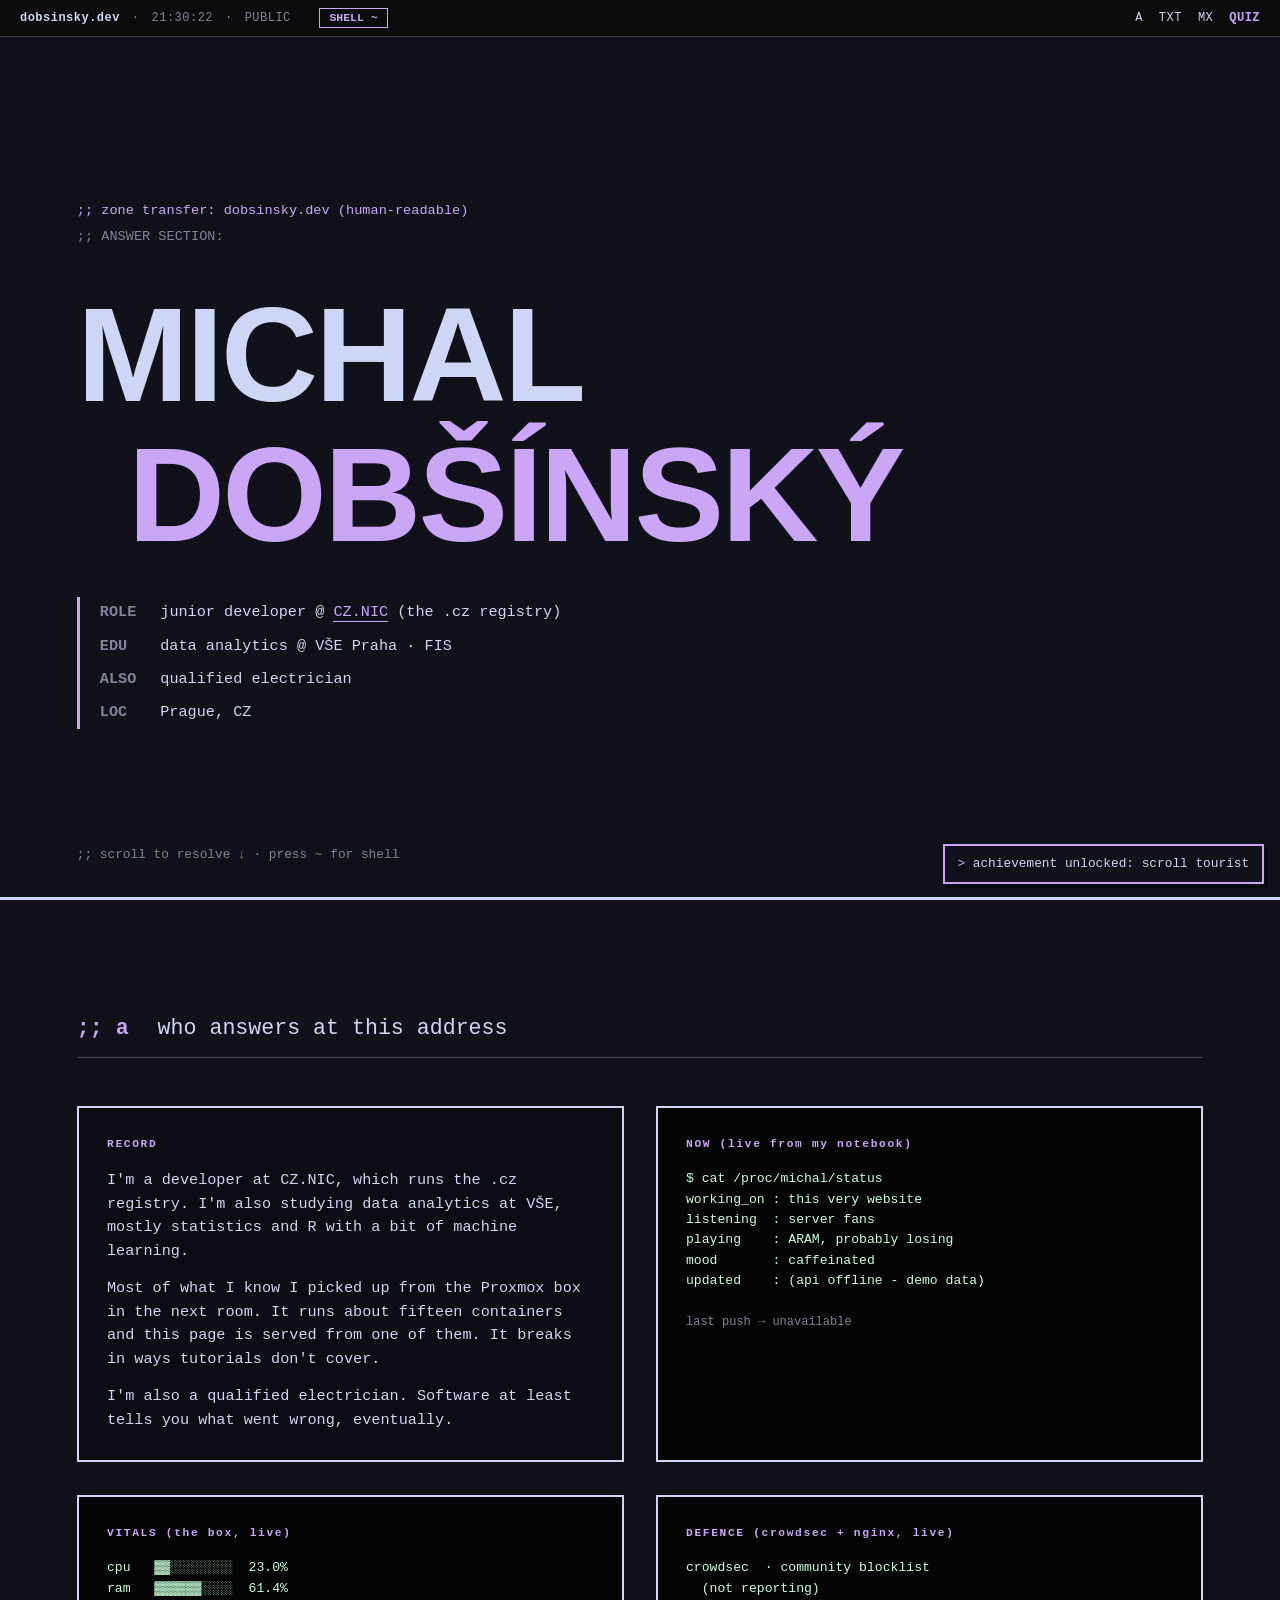
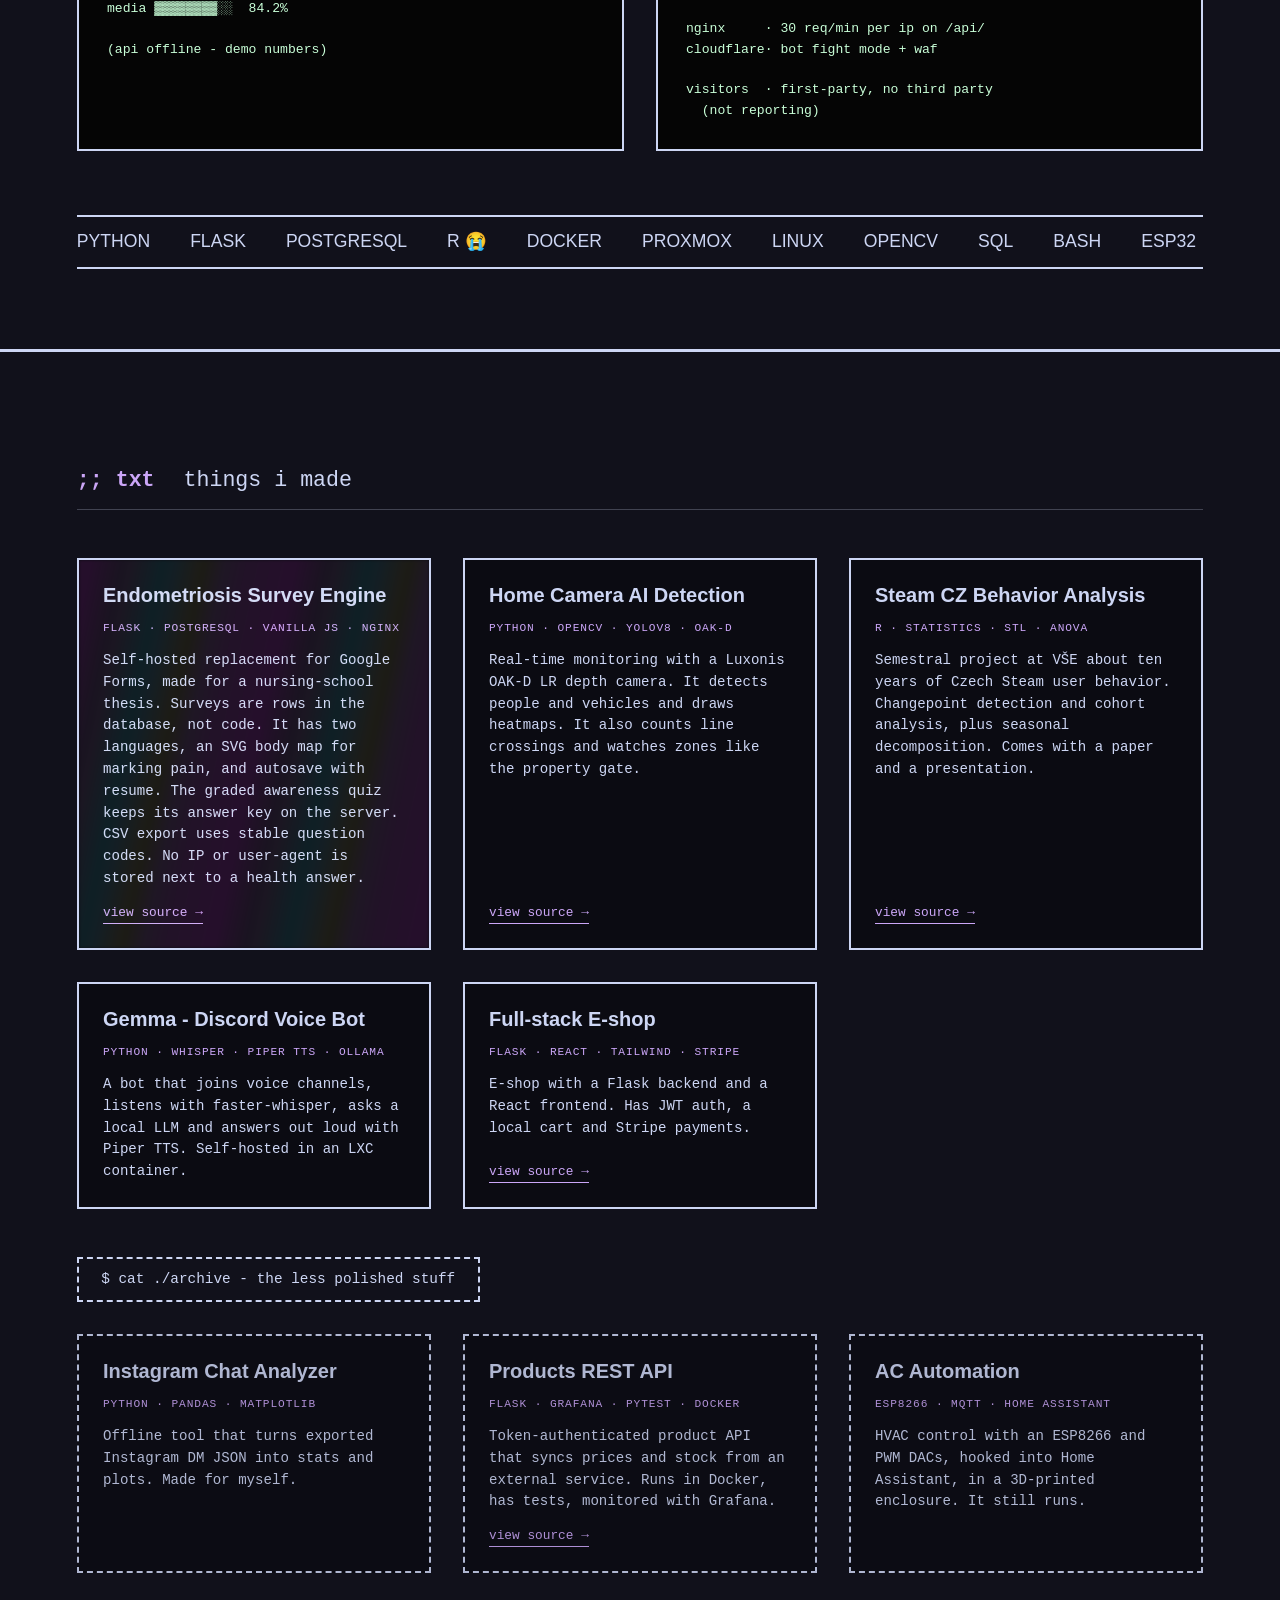
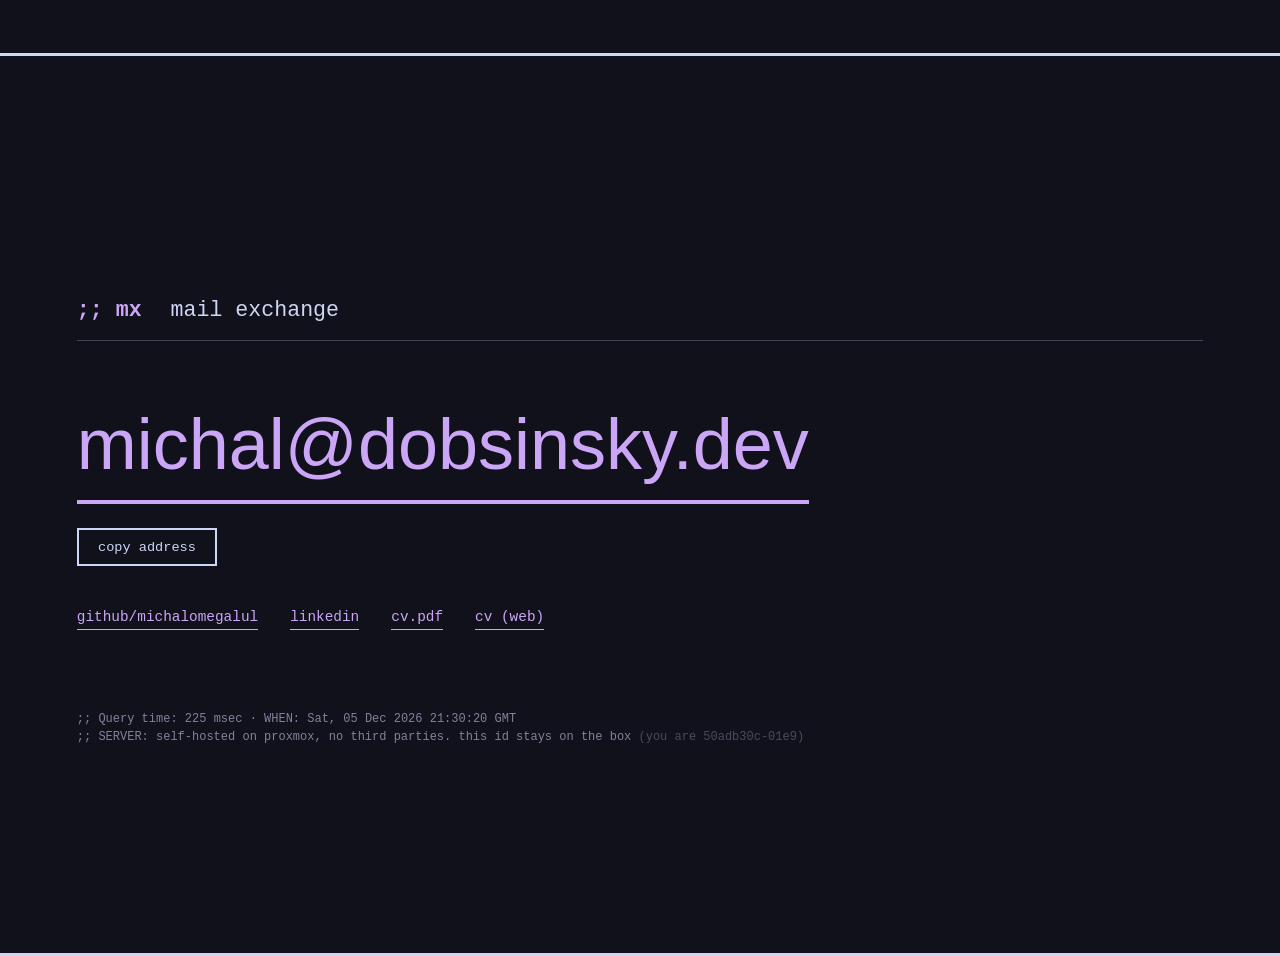
==== portfolio/site/index.html @ d2b20654 "fixup! fixup! fixup! fixup! portfolio: plainer text, CV, cursor, shell games and achievements" ====
<!DOCTYPE html>
<html lang="en">
<head>
<meta charset="UTF-8">
<meta name="viewport" content="width=device-width, initial-scale=1.0">
<title>Michal Dobšínský | dobsinsky.dev</title>
<meta name="description" content="Michal Dobšínský, junior developer at CZ.NIC. Data analytics student at VŠE, homelab on the side.">
<meta name="author" content="Michal Dobšínský">
<link rel="canonical" href="https://dobsinsky.dev/">
<link rel="icon" href="/favicon.svg" type="image/svg+xml">

<!-- Link preview, for when this gets pasted into a chat or a job application. -->
<meta property="og:type" content="profile">
<meta property="og:url" content="https://dobsinsky.dev/">
<meta property="og:title" content="Michal Dobšínský | dobsinsky.dev">
<meta property="og:description" content="Junior developer at CZ.NIC, the .cz registry. Data analytics at VŠE. This page is served from a Proxmox box in the next room.">
<meta property="og:image" content="https://dobsinsky.dev/img/og.png">
<meta property="og:image:width" content="1200">
<meta property="og:image:height" content="630">
<meta name="twitter:card" content="summary_large_image">

<!-- Structured data: tells search engines this page IS the person, not just a
     page about them - the thing that makes a name search resolve here instead
     of to a LinkedIn or GitHub listing. -->
<script type="application/ld+json">
{
  "@context": "https://schema.org",
  "@graph": [
    {
      "@type": "WebSite",
      "@id": "https://dobsinsky.dev/#website",
      "url": "https://dobsinsky.dev/",
      "name": "Michal Dobšínský",
      "alternateName": [
        "dobsinsky.dev",
        "Michal Dobsinsky"
      ],
      "inLanguage": "en"
    },
    {
      "@type": "ProfilePage",
      "@id": "https://dobsinsky.dev/#profile",
      "url": "https://dobsinsky.dev/",
      "name": "Michal Dobšínský",
      "isPartOf": {
        "@id": "https://dobsinsky.dev/#website"
      },
      "mainEntity": {
        "@id": "https://dobsinsky.dev/#me"
      }
    },
    {
      "@type": "Person",
      "@id": "https://dobsinsky.dev/#me",
      "name": "Michal Dobšínský",
      "givenName": "Michal",
      "familyName": "Dobšínský",
      "alternateName": [
        "Michal Dobsinsky",
        "Dobšínský"
      ],
      "url": "https://dobsinsky.dev/",
      "email": "mailto:michal@dobsinsky.dev",
      "image": "https://dobsinsky.dev/img/og.png",
      "jobTitle": "Junior Developer",
      "worksFor": {
        "@type": "Organization",
        "name": "CZ.NIC",
        "url": "https://www.nic.cz"
      },
      "alumniOf": {
        "@type": "CollegeOrUniversity",
        "name": "Vysoká škola ekonomická v Praze"
      },
      "address": {
        "@type": "PostalAddress",
        "addressLocality": "Prague",
        "addressCountry": "CZ"
      },
      "knowsAbout": [
        "Python",
        "Django",
        "PostgreSQL",
        "Data analytics",
        "Proxmox",
        "Electrical installations"
      ],
      "sameAs": [
        "https://github.com/michalomegalul",
        "https://www.linkedin.com/in/michal-dobsinsky-496617268"
      ]
    }
  ]
}
</script>
<!-- Fonts are self-hosted. No preconnect, no third-party stylesheet, and no
     round trip to Google before the first glyph can render. Preloaded because
     the CSS that references them is discovered one file later. -->
<link rel="preload" href="/fonts/ArchivoBlack-400-latin.woff2" as="font" type="font/woff2" crossorigin>
<link rel="preload" href="/fonts/IBMPlexMono-400-latin.woff2" as="font" type="font/woff2" crossorigin>
<link rel="stylesheet" href="css/fonts.css">
<link rel="stylesheet" href="css/style.css">
<link rel="stylesheet" href="css/achievements.css">
</head>
<body data-bg="ink">

<!-- ============ STICKY STATUS BAR ============ -->
<header class="statusbar" id="statusbar">
  <span class="statusbar__zone">dobsinsky.dev</span>
  <span class="statusbar__sep">·</span>
  <span class="statusbar__item" id="clock">--:--:--</span>
  <span class="statusbar__sep">·</span>
  <span class="statusbar__item" id="conn-status" data-state="public">PUBLIC</span>
  <span class="statusbar__sep" id="crowdsec-sep" hidden>·</span>
  <span class="statusbar__item statusbar__shield" id="crowdsec-stat" hidden></span>
  <button class="statusbar__shell" id="term-open">SHELL ~</button>
  <nav class="statusbar__nav">
    <a href="#rec-a">A</a>
    <a href="#rec-txt">TXT</a>
    <a href="#rec-srv" id="nav-srv" hidden>SRV</a>
    <a href="#rec-mx">MX</a>
    <!-- Public target by default; enterTrustedMode() repoints it at the LAN
         hostname, where the same page also carries the admin block. -->
    <a href="https://quiz.dobsinsky.dev/" id="nav-quiz" class="statusbar__nav-out">QUIZ</a>
  </nav>
</header>

<!-- ============ HERO / SOA RECORD ============ -->
<section class="sec sec--hero" data-bg="ink" id="top">
  <p class="dig-line">;; zone transfer: dobsinsky.dev (human-readable)</p>
  <p class="dig-line dig-line--dim">;; ANSWER SECTION:</p>

  <h1 class="hero__name">
    <span class="hero__row" data-depth="1">MICHAL</span>
    <span class="hero__row hero__row--offset" data-depth="2">DOBŠÍNSKÝ</span>
  </h1>

  <div class="hero__soa">
    <div class="soa__line"><span class="soa__key">ROLE</span><span>junior developer @ <a href="https://www.nic.cz" target="_blank" rel="noopener">CZ.NIC</a> (the .cz registry)</span></div>
    <div class="soa__line"><span class="soa__key">EDU</span><span>data analytics @ VŠE Praha · FIS</span></div>
    <div class="soa__line"><span class="soa__key">ALSO</span><span>qualified electrician</span></div>
    <div class="soa__line"><span class="soa__key">LOC</span><span>Prague, CZ</span></div>
  </div>

  <p class="hero__greeting" id="friend-greeting" hidden></p>

  <p class="hero__scrollhint" aria-hidden="true">;; scroll to resolve ↓ · press ~ for shell</p>
</section>

<!-- ============ A RECORD - WHO / NOW ============ -->
<section class="sec" data-bg="ink" id="rec-a">
  <h2 class="rec__header"><span class="rec__type">;; A</span> who answers at this address</h2>

  <div class="grid grid--2">
    <div class="panel" data-tilt>
      <p class="panel__label">RECORD</p>
      <p class="panel__body">
        I'm a developer at CZ.NIC, which runs the .cz registry. I'm also
        studying data analytics at VŠE, mostly statistics and R with a
        bit of machine learning.
      </p>
      <p class="panel__body">
        Most of what I know I picked up from the Proxmox box in the next room.
        It runs about fifteen containers and this page is served from one of them.
        It breaks in ways tutorials don't cover.
      </p>
      <p class="panel__body">
        I'm also a qualified electrician. Software at least tells you what
        went wrong, eventually.
      </p>
      <p class="panel__foot" id="steam-now" hidden></p>
    </div>

    <div class="panel panel--terminal" data-tilt>
      <p class="panel__label" id="now-label">NOW (live from my notebook)</p>
      <pre class="now__output" id="now-output">loading...</pre>
      <p class="panel__foot" id="last-commit">fetching last commit...</p>
    </div>

    <div class="panel panel--terminal" data-tilt>
      <p class="panel__label">VITALS (the box, live)</p>
      <pre class="now__output" id="pulse-output">querying...</pre>
    </div>

    <div class="panel panel--terminal" data-tilt>
      <p class="panel__label">DEFENCE (crowdsec + nginx, live)</p>
      <pre class="now__output" id="defence-output">querying...</pre>
    </div>
  </div>

  <div class="stack__marquee" aria-hidden="true">
    <div class="stack__track">
      <span>PYTHON</span><span>FLASK</span><span>POSTGRESQL</span><span>R 😭</span><span>DOCKER</span><span>PROXMOX</span><span>LINUX</span><span>OPENCV</span><span>SQL</span><span>BASH</span><span>ESP32</span><span>HOME ASSISTANT</span><span>NGINX</span><span>GIT</span>
      <span>PYTHON</span><span>FLASK</span><span>POSTGRESQL</span><span>R 😭</span><span>DOCKER</span><span>PROXMOX</span><span>LINUX</span><span>OPENCV</span><span>SQL</span><span>BASH</span><span>ESP32</span><span>HOME ASSISTANT</span><span>NGINX</span><span>GIT</span>
    </div>
  </div>
</section>

<!-- ============ TXT RECORDS - PROJECTS ============ -->
<section class="sec" data-bg="ink" id="rec-txt">
  <h2 class="rec__header"><span class="rec__type">;; TXT</span> things I made</h2>
  <div class="projects" id="projects-featured"></div>

  <button class="archive-toggle" id="archive-toggle" aria-expanded="false">
    $ cat ./archive - the less polished stuff
  </button>
  <div class="projects projects--archive" id="projects-archive" hidden></div>
</section>

<!-- ============ SRV RECORDS - HOMELAB (TRUSTED ONLY) ============ -->
<section class="sec sec--srv" data-bg="ink" id="rec-srv" hidden>
  <h2 class="rec__header"><span class="rec__type">;; SRV</span> internal services <span class="rec__badge">TRUSTED NET</span></h2>

  <div class="grid grid--stats" id="pve-stats">
    <p class="dig-line">querying proxmox...</p>
  </div>

  <div class="grid grid--services" id="service-links"></div>

  <details class="visitors">
    <summary>$ tail -f visitors.log</summary>
    <div id="visitors-list"></div>
  </details>
</section>

<!-- ============ MX RECORD - CONTACT ============ -->
<section class="sec sec--mx" data-bg="ink" id="rec-mx">
  <h2 class="rec__header"><span class="rec__type">;; MX</span> mail exchange</h2>
  <a class="mx__addr" href="mailto:michal@dobsinsky.dev" id="mx-addr">michal<span class="mx__at">@</span>dobsinsky.dev</a>
  <button class="mx__copy" id="mx-copy">copy address</button>
  <div class="mx__links">
    <a href="https://github.com/michalomegalul" target="_blank" rel="noopener">github/michalomegalul</a>
    <a href="https://www.linkedin.com/in/michal-dobsinsky-496617268" target="_blank" rel="noopener">linkedin</a>
    <a href="/cv.pdf" download>cv.pdf</a>
    <a href="/cv.html">cv (web)</a>
  </div>
  <footer class="footer">
    <p>;; Query time: <span id="render-time">0</span> msec · WHEN: <span id="footer-date"></span></p>
    <p>;; SERVER: self-hosted on proxmox, no third parties. this id stays on the box <span class="footer__vid" id="footer-vid"></span></p>
  </footer>
</section>


<!-- ============ TERMINAL OVERLAY ============ -->
<div class="term" id="term" hidden>
  <div class="term__win" role="dialog" aria-label="pseudo-shell">
    <div class="term__bar">
      <span>guest@dobsinsky.dev - pts/0</span>
      <button class="term__close" id="term-close" aria-label="close">✕</button>
    </div>
    <div class="term__out" id="term-out"></div>
    <div class="term__inputrow">
      <span class="term__ps1">guest@dobsinsky.dev:~$</span>
      <input class="term__input" id="term-in" autocomplete="off" autocapitalize="off" spellcheck="false" aria-label="command input">
    </div>
  </div>
</div>

<!-- GSAP vendored at 3.12.5 rather than pulled from cdnjs: one less origin to
     trust, and the animation no longer depends on someone else's uptime.
     ALL FOUR are deferred, and that is load-bearing. Deferred scripts run in
     document order after parsing, so app.js still sees window.gsap; deferring
     only the GSAP pair would have app.js run first, find no gsap, and silently
     drop every animation on the page. -->
<script defer src="vendor/gsap.min.js"></script>
<script defer src="vendor/ScrollTrigger.min.js"></script>
<script defer src="js/app.js"></script>
<script defer src="js/cursor.js"></script>
<script defer src="js/terminal.js"></script>
</body>
</html>
---- portfolio/site/css/fonts.css ----
/* Self-hosted, generated from the Google Fonts CSS and then committed.
 * Only latin and latin-ext are kept - latin-ext carries the Czech
 * diacritics, and cyrillic/vietnamese were dead weight. Only weights 400
 * and 700 are here because those are the only two the stylesheet uses; the
 * old <link> was fetching 500 and an italic that nothing referenced.
 */

/* latin-ext */
@font-face {
  font-display: swap;
  font-family: 'Archivo Black';
  font-style: normal;
  font-weight: 400;
  font-display: swap;
  src: url(/fonts/ArchivoBlack-400-latin-ext.woff2) format('woff2');
  unicode-range: U+0100-02BA, U+02BD-02C5, U+02C7-02CC, U+02CE-02D7, U+02DD-02FF, U+0304, U+0308, U+0329, U+1D00-1DBF, U+1E00-1E9F, U+1EF2-1EFF, U+2020, U+20A0-20AB, U+20AD-20C0, U+2113, U+2C60-2C7F, U+A720-A7FF;
}

/* latin */
@font-face {
  font-display: swap;
  font-family: 'Archivo Black';
  font-style: normal;
  font-weight: 400;
  font-display: swap;
  src: url(/fonts/ArchivoBlack-400-latin.woff2) format('woff2');
  unicode-range: U+0000-00FF, U+0131, U+0152-0153, U+02BB-02BC, U+02C6, U+02DA, U+02DC, U+0304, U+0308, U+0329, U+2000-206F, U+20AC, U+2122, U+2191, U+2193, U+2212, U+2215, U+FEFF, U+FFFD;
}

/* latin-ext */
@font-face {
  font-display: swap;
  font-family: 'IBM Plex Mono';
  font-style: normal;
  font-weight: 400;
  font-display: swap;
  src: url(/fonts/IBMPlexMono-400-latin-ext.woff2) format('woff2');
  unicode-range: U+0100-02BA, U+02BD-02C5, U+02C7-02CC, U+02CE-02D7, U+02DD-02FF, U+0304, U+0308, U+0329, U+1D00-1DBF, U+1E00-1E9F, U+1EF2-1EFF, U+2020, U+20A0-20AB, U+20AD-20C0, U+2113, U+2C60-2C7F, U+A720-A7FF;
}

/* latin */
@font-face {
  font-display: swap;
  font-family: 'IBM Plex Mono';
  font-style: normal;
  font-weight: 400;
  font-display: swap;
  src: url(/fonts/IBMPlexMono-400-latin.woff2) format('woff2');
  unicode-range: U+0000-00FF, U+0131, U+0152-0153, U+02BB-02BC, U+02C6, U+02DA, U+02DC, U+0304, U+0308, U+0329, U+2000-206F, U+20AC, U+2122, U+2191, U+2193, U+2212, U+2215, U+FEFF, U+FFFD;
}

/* latin-ext */
@font-face {
  font-display: swap;
  font-family: 'IBM Plex Mono';
  font-style: normal;
  font-weight: 700;
  font-display: swap;
  src: url(/fonts/IBMPlexMono-700-latin-ext.woff2) format('woff2');
  unicode-range: U+0100-02BA, U+02BD-02C5, U+02C7-02CC, U+02CE-02D7, U+02DD-02FF, U+0304, U+0308, U+0329, U+1D00-1DBF, U+1E00-1E9F, U+1EF2-1EFF, U+2020, U+20A0-20AB, U+20AD-20C0, U+2113, U+2C60-2C7F, U+A720-A7FF;
}

/* latin */
@font-face {
  font-display: swap;
  font-family: 'IBM Plex Mono';
  font-style: normal;
  font-weight: 700;
  font-display: swap;
  src: url(/fonts/IBMPlexMono-700-latin.woff2) format('woff2');
  unicode-range: U+0000-00FF, U+0131, U+0152-0153, U+02BB-02BC, U+02C6, U+02DA, U+02DC, U+0304, U+0308, U+0329, U+2000-206F, U+20AC, U+2122, U+2191, U+2193, U+2212, U+2215, U+FEFF, U+FFFD;
}
---- portfolio/site/css/style.css ----
/* ============================================================
   dobsinsky.dev - zone file
   palette: ink #0C0C0E · cobalt #152A52 · oxide #5E2218 · bone #DFD9CB
   accent:  signal #FFB000 (amber terminal)
   type:    Archivo Black (display) · IBM Plex Mono (everything else)
   ============================================================ */

:root {
  --ink: #0C0C0E;
  --cobalt: #152A52;
  --oxide: #5E2218;
  --bone: #DFD9CB;
  --signal: #FFB000;
  --fg: #EDEAE2;
  --fg-dim: #8d8a82;
  --line: rgba(237, 234, 226, 0.25);
  --mono: 'IBM Plex Mono', ui-monospace, monospace;
  --display: 'Archivo Black', sans-serif;
}

* { margin: 0; padding: 0; box-sizing: border-box; }

html { scroll-behavior: smooth; }

body {
  font-family: var(--mono);
  background: var(--ink);
  color: var(--fg);
  line-height: 1.55;
  overflow-x: hidden;
}

a { color: var(--signal); text-decoration: none; border-bottom: 1px solid currentColor; }
a:hover { background: var(--signal); color: var(--ink); }

::selection { background: var(--signal); color: var(--ink); }

:focus-visible { outline: 2px solid var(--signal); outline-offset: 3px; }

/* ---------- status bar ---------- */
.statusbar {
  position: fixed; top: 0; left: 0; right: 0; z-index: 100;
  display: flex; align-items: center; gap: 0.75rem;
  padding: 0.5rem 1.25rem;
  font-size: 0.75rem; letter-spacing: 0.04em;
  background: rgba(12, 12, 14, 0.85);
  backdrop-filter: blur(6px);
  border-bottom: 1px solid var(--line);
}
.statusbar__zone { font-weight: 700; }
.statusbar__sep { color: var(--fg-dim); }
.statusbar__item { color: var(--fg-dim); }
#conn-status[data-state="trusted"] { color: var(--signal); font-weight: 700; }
/* CrowdSec counter. Stays hidden unless the API answers, so the bar never
   shows a stale or dead number. */
.statusbar__shield { color: var(--fg); cursor: help; white-space: nowrap; }
@media (max-width: 640px) { .statusbar__shield, #crowdsec-sep { display: none; } }
/* Phone: the clock, separators and status label don't fit next to the nav,
   and the bar used to push the page into sideways scrolling. */
@media (max-width: 480px) {
  .statusbar { gap: 0.5rem; padding: 0.5rem 0.9rem; }
  .statusbar__sep, #clock { display: none; }
  .statusbar__shell { white-space: nowrap; }
  .statusbar__nav { gap: 0.7rem; }
}
.statusbar__nav { margin-left: auto; display: flex; gap: 1rem; }
.statusbar__nav a { border-bottom: none; color: var(--fg); }
.statusbar__nav a:hover { color: var(--ink); }
/* Off-site link, so it reads differently from the in-page anchors beside it. */
.statusbar__nav-out { color: var(--signal) !important; font-weight: 700; }

/* ---------- sections ---------- */
.sec {
  min-height: 100vh;
  padding: 7rem 6vw 5rem;
  position: relative;
  border-bottom: 3px solid var(--fg);
}

.rec__header {
  font-family: var(--mono);
  font-weight: 400;
  font-size: clamp(1rem, 2vw, 1.35rem);
  margin-bottom: 3rem;
  text-transform: lowercase;
  border-bottom: 1px solid var(--line);
  padding-bottom: 0.75rem;
}
.rec__type { color: var(--signal); font-weight: 700; margin-right: 1rem; }
.rec__badge {
  float: right; font-size: 0.7rem; font-weight: 700;
  background: var(--signal); color: var(--ink);
  padding: 0.15rem 0.6rem;
}

.dig-line { font-size: 0.85rem; color: var(--signal); margin-bottom: 0.35rem; }
.dig-line--dim { color: var(--fg-dim); }

/* ---------- hero ---------- */
.sec--hero { display: flex; flex-direction: column; justify-content: center; }

.hero__name {
  font-family: var(--display);
  /* Tuned to the LONGER row: "DOBŠÍNSKÝ" is 9 glyphs of Archivo Black, which
     averages ~0.78em of advance each - about 7em - and the offset row gives up
     another 4vw to its indent. At the old 13vw it ran off the right edge on any
     normal laptop. Keep this in step with the indent below if the name changes. */
  font-size: clamp(2.25rem, 10.5vw, 9.5rem);
  /* 0.92 cropped the háček on Š and the acutes on Í and Ý: those glyphs reach
     above cap height, so the line box has to be taller than 1em, not shorter.
     Czech diacritics are the reason this cannot be tightened back up. */
  line-height: 1.04;
  letter-spacing: -0.02em;
  margin: 2rem 0;
  perspective: 800px;
}
.hero__row { display: block; white-space: nowrap; will-change: transform; }
.hero__row--offset { margin-left: clamp(0.5rem, 4vw, 3.5rem); color: var(--signal); }

.hero__soa { max-width: 46rem; border-left: 3px solid var(--signal); padding-left: 1.25rem; }
.soa__line { display: flex; gap: 1.5rem; padding: 0.3rem 0; font-size: 0.95rem; }
.soa__key { color: var(--fg-dim); min-width: 4ch; font-weight: 700; }

.hero__greeting {
  margin-top: 2rem; font-size: 1.2rem; color: var(--signal);
  border: 1px dashed var(--signal); padding: 0.75rem 1rem; max-width: max-content;
}

.hero__scrollhint {
  position: absolute; bottom: 2rem; left: 6vw;
  color: var(--fg-dim); font-size: 0.8rem;
  animation: bob 2.4s ease-in-out infinite;
}
@keyframes bob { 50% { transform: translateY(6px); } }

/* ---------- grids & panels ---------- */
.grid { display: grid; gap: 2rem; }
.grid--2 { grid-template-columns: repeat(auto-fit, minmax(min(100%, 24rem), 1fr)); }

.panel {
  /* Same var-driven transform as .project - attachTilt writes these and no
     longer touches style.transform, so the stylesheet has to compose it here or
     the panels would not tilt at all. */
  --rx: 0deg; --ry: 0deg; --lift: 0;

  border: 2px solid var(--fg);
  padding: 1.75rem;
  background: rgba(0, 0, 0, 0.25);
  transform-style: preserve-3d;
  will-change: transform;
  transform: rotateX(var(--rx)) rotateY(var(--ry))
             translateZ(calc(var(--lift) * 8px));
  transition: transform .14s ease-out;
}
@media (prefers-reduced-motion: reduce) {
  .panel { transform: none; transition: none; }
}
.panel__label {
  font-size: 0.7rem; font-weight: 700; letter-spacing: 0.15em;
  color: var(--signal); margin-bottom: 1rem;
}
.panel__body { font-size: 0.95rem; }
.panel__body + .panel__body { margin-top: 0.9em; }
.panel--terminal { background: #050505; }
.now__output { font-size: 0.82rem; white-space: pre-wrap; color: #c9ffd8; min-height: 8rem; }
.now--stale { opacity: 0.5; }
.panel__foot { margin-top: 1rem; font-size: 0.75rem; color: var(--fg-dim); }

/* ---------- marquee ---------- */
.stack__marquee {
  margin-top: 4rem; overflow: hidden;
  border-top: 2px solid var(--fg); border-bottom: 2px solid var(--fg);
  padding: 0.7rem 0;
}
.stack__track {
  display: flex; gap: 2.5rem; width: max-content;
  animation: marquee 28s linear infinite;
  font-family: var(--display); font-size: 1.1rem;
}
@keyframes marquee { to { transform: translateX(-50%); } }

/* ---------- projects ---------- */
.projects { display: grid; gap: 2rem; grid-template-columns: repeat(auto-fill, minmax(min(100%, 21rem), 1fr)); perspective: 1200px; }

.project {
  /* Defaults matter: attachTilt only sets these on pointer interaction, and on
     a touch device it never runs at all. */
  --rx: 0deg; --ry: 0deg;
  --mx: 50%; --my: 50%;
  --bx: 50%; --by: 50%;
  /* Unitless, and they must have a value here: the variants feed them to calc()
     inside hue-rotate() and conic-gradient(), and an unresolved var makes the
     whole declaration invalid rather than just falling back. */
  --hx: 50; --hy: 50;
  --lift: 0;

  position: relative;
  border: 2px solid var(--fg);
  padding: 1.5rem;
  background: rgba(0, 0, 0, 0.3);
  transform-style: preserve-3d;
  will-change: transform;
  display: flex; flex-direction: column; gap: 0.8rem;

  /* CSS owns the transform so nothing races an inline style. .projects already
     establishes the perspective, so these are plain rotations. */
  transform: rotateX(var(--rx)) rotateY(var(--ry))
             translateZ(calc(var(--lift) * 10px));
  transition: transform .14s ease-out, border-color .25s ease;
}
.project:hover { border-color: var(--signal); }

/* ---------- holographic foil (featured cards only) ---------- */
/* Two stacked layers, the way a foil card actually reads: a rainbow diffraction
   pattern that slides against the tilt, and a specular highlight that tracks
   the cursor. isolation:isolate keeps the blend modes inside the card instead
   of letting them punch through to the page background. */
.project--holo { overflow: hidden; isolation: isolate; }

.project__foil, .project__glare {
  position: absolute; inset: 0;
  pointer-events: none;
  opacity: 0;
  transition: opacity .3s ease;
  border-radius: inherit;
}
.project--holo:hover .project__foil { opacity: .55; }
.project--holo:hover .project__glare { opacity: 1; }

/* Shared specular highlight. Variants override it where the look needs
   something other than a round hotspot. */
.project__glare {
  background: radial-gradient(
    circle at var(--mx) var(--my),
    rgba(255, 255, 255, .30),
    rgba(255, 255, 255, .07) 32%,
    transparent 62%
  );
  mix-blend-mode: overlay;
}

/* ---- 1. HOLOGRAPHIC (Balatro) ------------------------------------------- */
/* Magenta-dominant with cyan and gold streaks, not a full rainbow - that is
   what separates Balatro's Holographic from its Polychrome. The hue rotates
   with pointer x, because a hologram changes colour with viewing angle; a fixed
   gradient just looks like a sticker. Faintly present at rest and drifting,
   since these cards are always holographic in-game, not only on hover. */
.project--fx-holo .project__foil {
  background: repeating-linear-gradient(
    102deg,
    rgba(255, 92, 190, .70) 0%,
    rgba(255, 170, 235, .40) 4%,
    rgba(130, 225, 255, .55) 9%,
    rgba(255, 232, 150, .45) 14%,
    rgba(196, 120, 255, .60) 19%,
    rgba(255, 92, 190, .70) 25%
  );
  background-size: 190% 190%;
  background-position: var(--bx) var(--by);
  mix-blend-mode: color-dodge;
  filter: saturate(1.9) contrast(1.15) hue-rotate(calc((var(--hx) - 50) * 1.4deg)) blur(1.5px);
  opacity: .22;
  animation: holo-drift 7s ease-in-out infinite;
}
.project--fx-holo:hover .project__foil {
  opacity: .62;
  animation: none;                 /* pointer takes over from the idle drift */
}
@keyframes holo-drift {
  0%, 100% { background-position: 22% 32%; }
  50%      { background-position: 78% 68%; }
}

/* ---- 2. FOIL ------------------------------------------------------------ */
/* Cool, narrow, mirror-like. Screen rather than color-dodge keeps it metallic
   instead of neon. */
.project--fx-foil .project__foil {
  background: repeating-linear-gradient(
    74deg,
    rgba(120, 190, 255, 0) 0 3%,
    rgba(205, 235, 255, .80) 5%,
    rgba(70, 130, 225, .35) 8%,
    rgba(120, 190, 255, 0) 11% 17%
  );
  background-size: 165% 165%;
  background-position: var(--bx) var(--by);
  mix-blend-mode: screen;
  filter: contrast(1.35) blur(.5px);
}
.project--fx-foil:hover .project__foil { opacity: .8; }

/* ---- 3. POLYCHROME ----------------------------------------------------- */
/* Oil slick: a wide conic sweep, heavily blurred so there are no visible bands,
   rotating with the pointer. */
.project--fx-poly .project__foil {
  background: conic-gradient(
    from calc(var(--hx) * 3.6deg) at var(--mx) var(--my),
    #ff5ea8, #ffd166, #4ade80, #38bdf8, #a855f7, #ff5ea8
  );
  mix-blend-mode: color-dodge;
  filter: blur(18px) saturate(1.35);
}
.project--fx-poly:hover .project__foil { opacity: .45; }

/* ---- 4. CRT ------------------------------------------------------------- */
/* Scanlines plus a phosphor band that follows the cursor. The one variant that
   belongs to this site's own terminal idiom rather than to a card game. */
.project--fx-crt .project__foil {
  background: repeating-linear-gradient(
    0deg,
    rgba(120, 255, 200, .16) 0 1px,
    transparent 1px 3px
  );
  mix-blend-mode: screen;
}
.project--fx-crt:hover .project__foil { opacity: .9; }
.project--fx-crt .project__glare {
  background: radial-gradient(
    130% 16% at 50% var(--my),
    rgba(170, 255, 220, .38),
    transparent 70%
  );
  mix-blend-mode: screen;
}

/* ---- 5. GLASS ---------------------------------------------------------- */
/* Restrained: one diagonal light sweep and a lit top edge. The option that does
   not announce itself, for comparison against the loud four. */
.project--fx-glass .project__foil {
  background:
    linear-gradient(
      calc((var(--hx) - 50) * 0.9deg + 115deg),
      transparent 35%,
      rgba(255, 255, 255, .16) 48%,
      rgba(255, 255, 255, .04) 55%,
      transparent 68%
    );
  box-shadow: inset 0 1px 0 rgba(255, 255, 255, .22);
  mix-blend-mode: screen;
}
.project--fx-glass:hover .project__foil { opacity: 1; }

/* The tilt and the foil are both motion. Leave the border cue, drop the rest. */
@media (prefers-reduced-motion: reduce) {
  .project { transition: border-color .25s ease; transform: none; }
  .project__foil, .project__glare { display: none; }
}
.project__name { font-family: var(--display); font-size: 1.25rem; line-height: 1.15; }
.project__stack { font-size: 0.7rem; color: var(--signal); letter-spacing: 0.08em; }
.project__desc { font-size: 0.88rem; color: var(--fg); flex: 1; }
.project__link { align-self: flex-start; font-size: 0.8rem; }
.project__count { font-size: 0.75rem; color: var(--fg-dim); }
.project--archive { opacity: 0.85; border-style: dashed; }

.archive-toggle {
  margin-top: 3rem;
  font-family: var(--mono); font-size: 0.9rem;
  background: none; border: 2px dashed var(--fg); color: var(--fg);
  padding: 0.8rem 1.4rem; cursor: pointer;
}
.archive-toggle:hover { background: var(--fg); color: var(--ink); }
.projects--archive { margin-top: 2rem; }

/* ---------- SRV / homelab ---------- */
/* Every section is now `ink`, so this block reads on dark. It used to sit on
   `bone` and hard-coded ink text and rgba(12,12,14,...) borders - on a dark
   background that was ink-on-ink, i.e. invisible. Everything here goes through
   --fg / --signal instead, so it survives a theme change too. */
.sec--srv .rec__header { border-color: rgba(255,255,255,0.22); }
.sec--srv .dig-line { color: var(--signal); }
.sec--srv .panel, .sec--srv .stat {
  border-color: rgba(255,255,255,0.22); background: rgba(255,255,255,0.04);
}

.grid--stats { grid-template-columns: repeat(auto-fit, minmax(min(100%, 13rem), 1fr)); margin-bottom: 3rem; }
.stat { border: 2px solid rgba(255,255,255,0.22); padding: 1.25rem; }
.stat__label { font-size: 0.7rem; font-weight: 700; letter-spacing: 0.12em; color: var(--fg-dim); }
.stat__value { font-family: var(--display); font-size: 2.2rem; margin: 0.4rem 0; }
.stat__bar { height: 8px; background: rgba(255,255,255,0.12); }
.stat__bar i { display: block; height: 100%; background: var(--signal); }
.stat__bar i.warn { background: #ff6b3d; }
.stat__sub { font-size: 0.72rem; margin-top: 0.4rem; color: var(--fg-dim); }

.grid--services { grid-template-columns: repeat(auto-fill, minmax(min(100%, 11rem), 1fr)); gap: 0.75rem; }
.svc {
  border: 2px solid rgba(255,255,255,0.22); color: var(--fg);
  padding: 0.9rem 1rem; font-size: 0.85rem; font-weight: 700;
  display: flex; justify-content: space-between;
}
.svc:hover { background: var(--signal); color: var(--ink); }
.svc small { font-weight: 400; opacity: 0.65; }

.visitors { margin-top: 3rem; font-size: 0.85rem; }
.visitors summary { cursor: pointer; font-weight: 700; }
.visitor {
  display: flex; flex-wrap: wrap; gap: 1rem; align-items: center;
  border-bottom: 1px solid rgba(255,255,255,0.18); padding: 0.6rem 0;
}
.visitor__vid { font-size: 0.72rem; opacity: 0.6; }
.visitor input {
  font-family: var(--mono); font-size: 0.8rem;
  border: 1px solid rgba(255,255,255,0.3); background: transparent; color: var(--fg);
  padding: 0.25rem 0.5rem;
}
.visitor button {
  font-family: var(--mono); border: 2px solid rgba(255,255,255,0.3); background: none;
  color: var(--fg); padding: 0.25rem 0.7rem; cursor: pointer;
}
.visitor button:hover { background: var(--signal); color: var(--ink); }

/* ---------- MX / contact ---------- */
.sec--mx { display: flex; flex-direction: column; justify-content: center; }
.mx__addr {
  font-family: var(--display);
  font-size: clamp(1.6rem, 6vw, 4.5rem);
  border-bottom: 4px solid var(--signal);
  align-self: flex-start;
  word-break: break-all;
}
.mx__at { color: var(--signal); }
.mx__copy {
  margin-top: 1.5rem; align-self: flex-start;
  font-family: var(--mono); font-size: 0.85rem;
  background: none; border: 2px solid var(--fg); color: var(--fg);
  padding: 0.6rem 1.2rem; cursor: pointer;
}
.mx__copy:hover { background: var(--signal); border-color: var(--signal); color: var(--ink); }
.mx__links { display: flex; flex-wrap: wrap; gap: 0.8rem 2rem; margin-top: 2.5rem; font-size: 0.9rem; }

.footer { margin-top: 5rem; font-size: 0.75rem; color: var(--fg-dim); }
.footer__vid { opacity: 0.5; }

/* ---------- motion safety ---------- */
@media (prefers-reduced-motion: reduce) {
  .stack__track { animation: none; }
  .hero__scrollhint { animation: none; }
  html { scroll-behavior: auto; }
  * { transition: none !important; }
}

@media (max-width: 640px) {
  .sec { padding: 6rem 5vw 4rem; }
  .statusbar { font-size: 0.68rem; gap: 0.4rem; }
}

/* ---------- terminal overlay ---------- */
.statusbar__shell {
  font-family: var(--mono); font-size: 0.72rem; font-weight: 700;
  background: none; border: 1px solid var(--signal); color: var(--signal);
  padding: 0.15rem 0.6rem; cursor: pointer; margin-left: 1rem;
}
.statusbar__shell:hover { background: var(--signal); color: var(--ink); }

.term[hidden] { display: none; }

.term {
  position: fixed; inset: 0; z-index: 200;
  background: rgba(0, 0, 0, 0.6);
  display: flex; align-items: flex-start; justify-content: center;
  padding: 8vh 4vw;
}
.term__win {
  width: min(60rem, 100%);
  background: #050505;
  border: 2px solid var(--signal);
  box-shadow: 10px 10px 0 rgba(0,0,0,0.45);
  transform: translateY(-30px); opacity: 0;
  transition: transform 0.25s ease, opacity 0.25s ease;
  display: flex; flex-direction: column;
  max-height: 80vh;
}
.term--open .term__win { transform: translateY(0); opacity: 1; }

.term__bar {
  display: flex; justify-content: space-between; align-items: center;
  border-bottom: 1px solid var(--signal);
  padding: 0.4rem 0.9rem; font-size: 0.72rem; color: var(--signal);
}
.term__close {
  font-family: var(--mono); background: none; border: none;
  color: var(--signal); cursor: pointer; font-size: 0.9rem;
}
.term__close:hover { color: var(--fg); }

.term__out {
  padding: 0.9rem; overflow-y: auto; flex: 1;
  font-size: 0.82rem; min-height: 14rem;
}
.term__line { white-space: pre-wrap; color: var(--fg); }
.term__line a { color: var(--signal); }
.term__prompt { color: var(--signal); }
.term__dim { color: var(--fg-dim); }
.term__accent { color: var(--signal); }
.term__err { color: #ff5544; }

.term__inputrow {
  display: flex; gap: 0.6rem; align-items: center;
  border-top: 1px solid rgba(255, 176, 0, 0.3);
  padding: 0.6rem 0.9rem;
}
.term__ps1 { color: var(--signal); font-size: 0.82rem; white-space: nowrap; }
.term__input {
  flex: 1; font-family: var(--mono); font-size: 0.85rem;
  background: none; border: none; color: var(--fg); caret-color: var(--signal);
}
.term__input:focus { outline: none; }

@media (max-width: 640px) {
  .term { padding: 4vh 2vw; }
  .term__ps1 { display: none; }
}

/* ---------- editor in terminal ---------- */
.ted { border: 1px solid var(--signal); margin: 0.5rem 0; }
.ted__bar {
  display: flex; justify-content: space-between;
  font-size: 0.7rem; color: var(--ink);
  background: var(--signal); padding: 0.2rem 0.6rem;
}
.ted__area {
  width: 100%; min-height: 11rem; resize: vertical;
  font-family: var(--mono); font-size: 0.82rem;
  background: transparent; color: var(--fg);
  border: none; padding: 0.6rem;
}
.ted__area:focus { outline: none; }

/* ---------- themes ----------
   theme switching redefines the core vars; app.js reads section
   colors from these at scroll time, so everything follows. */
[data-theme="magma"] {
  --ink: #0D0506;
  --cobalt: #38090B;
  --oxide: #6E1A00;
  --bone: #F2C29B;
  --signal: #FF4D00;
  --fg: #F6E3D7;
  --fg-dim: #9c7f72;
  --line: rgba(246, 227, 215, 0.25);
}
[data-theme="mocha"] {
  --ink: #11111B;
  --cobalt: #1E1E2E;
  --oxide: #313244;
  --bone: #F5E0DC;
  --signal: #CBA6F7;
  --fg: #CDD6F4;
  --fg-dim: #7f849c;
  --line: rgba(205, 214, 244, 0.25);
}
[data-theme="latte"] {
  --ink: #EFF1F5;
  --cobalt: #DCE0E8;
  --oxide: #E6D6C8;
  --bone: #4C4F69;
  --signal: #FE640B;
  --fg: #4C4F69;
  --fg-dim: #8c8fa1;
  --line: rgba(76, 79, 105, 0.3);
}
/* light theme: dark chrome elements need flipping */
[data-theme="latte"] .statusbar { background: rgba(239, 241, 245, 0.85); }
[data-theme="latte"] .panel, [data-theme="latte"] .project { background: rgba(76, 79, 105, 0.06); }
[data-theme="latte"] .panel--terminal, [data-theme="latte"] .term__win { background: #E6E9EF; }
[data-theme="latte"] .now__output { color: #2a6b3f; }
[data-theme="latte"] .term__win { box-shadow: 10px 10px 0 rgba(76,79,105,0.25); }
/* in latte the SRV section bg (--bone) is dark, so flip its text */
[data-theme="latte"] .sec--srv { color: #EFF1F5; }
[data-theme="latte"] .sec--srv .panel, [data-theme="latte"] .sec--srv .stat,
[data-theme="latte"] .sec--srv .svc, [data-theme="latte"] .sec--srv .visitor input,
[data-theme="latte"] .sec--srv .visitor button { border-color: #EFF1F5; color: #EFF1F5; background: transparent; }

/* scroll lock while terminal is open */
body.term-open { overflow: hidden; }

/* ---------- more themes ---------- */
[data-theme="dracula"] {
  --ink: #191a24; --cobalt: #282a36; --oxide: #44475a; --bone: #f8f8f2;
  --signal: #ff79c6; --fg: #f8f8f2; --fg-dim: #6272a4; --line: rgba(248,248,242,.25);
}
[data-theme="gruvbox"] {
  --ink: #1d2021; --cobalt: #3c3836; --oxide: #af3a03; --bone: #fbf1c7;
  --signal: #fabd2f; --fg: #ebdbb2; --fg-dim: #928374; --line: rgba(235,219,178,.25);
}
[data-theme="nord"] {
  --ink: #2e3440; --cobalt: #3b4252; --oxide: #4c566a; --bone: #eceff4;
  --signal: #88c0d0; --fg: #e5e9f0; --fg-dim: #7b88a1; --line: rgba(229,233,240,.25);
}

/* ---------- slots foreclosure ---------- */
.wasted {
  position: fixed; inset: 0; z-index: 999;
  background: #000; color: #c33;
  display: flex; flex-direction: column; align-items: center; justify-content: center;
  font-family: var(--display); font-size: clamp(1.6rem, 5vw, 3.5rem);
  gap: 1rem; text-align: center; padding: 2rem;
}
.wasted__sub { font-family: var(--mono); font-size: 0.95rem; color: #777; }

/* ---------- cursor tag (js/cursor.js) ---------- */
.cursor-tag {
  position: fixed; left: 0; top: 0; z-index: 2147483000; pointer-events: none;
  font: 700 0.72rem/1 var(--mono); white-space: nowrap;
  color: var(--ink); background: var(--signal);
  width: 0.5rem; height: 0.95rem; padding: 0; overflow: hidden;
  opacity: 0; transition: opacity 0.2s, width 0.2s, padding 0.2s;
  will-change: transform;
}
.cursor-tag--on { opacity: 0.85; animation: cursor-blink 1.1s steps(1) infinite; }
.cursor-tag--open { width: auto; height: auto; padding: 0.3rem 0.5rem; opacity: 1; animation: none; }
.cursor-tag--skip { opacity: 0; animation: none; }
.cursor-tag--typing { opacity: 1; }
.cursor-tag__meta { margin-left: 0.6rem; opacity: 0.6; font-weight: 400; }
::highlight(caret-find) { background-color: var(--signal); color: var(--ink); }
@keyframes cursor-blink { 50% { opacity: 0.15; } }
@media (prefers-reduced-motion: reduce) {
  .cursor-tag--on { animation: none; }
}
---- portfolio/site/css/achievements.css ----
/* achievement toasts + dog art (used by js/terminal.js) */

#ach-toasts {
  position: fixed; right: 1rem; bottom: 1rem; z-index: 300;
  display: flex; flex-direction: column; align-items: flex-end; gap: 0.5rem;
  pointer-events: none;
}
.ach-toast {
  font-family: var(--mono); font-size: 0.8rem;
  color: var(--fg); background: var(--ink);
  border: 2px solid var(--signal);
  box-shadow: 4px 4px 0 rgba(0, 0, 0, 0.45);
  padding: 0.5rem 0.8rem; max-width: min(24rem, calc(100vw - 2rem));
  opacity: 0; transform: translateY(12px);
  transition: opacity 0.25s ease, transform 0.25s ease;
}
.ach-toast::before { content: '> '; color: var(--signal); }
.ach-toast--in { opacity: 1; transform: none; }

.term__dog { line-height: 1.05; font-size: clamp(0.4rem, 1.6vw, 0.85rem); }

@media (prefers-reduced-motion: reduce) {
  .ach-toast { transition: none; transform: none; }
}

/* Phone: toasts go to the top so they don't cover the footer. */
@media (max-width: 640px) {
  #ach-toasts { top: 3rem; bottom: auto; left: 1rem; right: 1rem; align-items: stretch; }
}
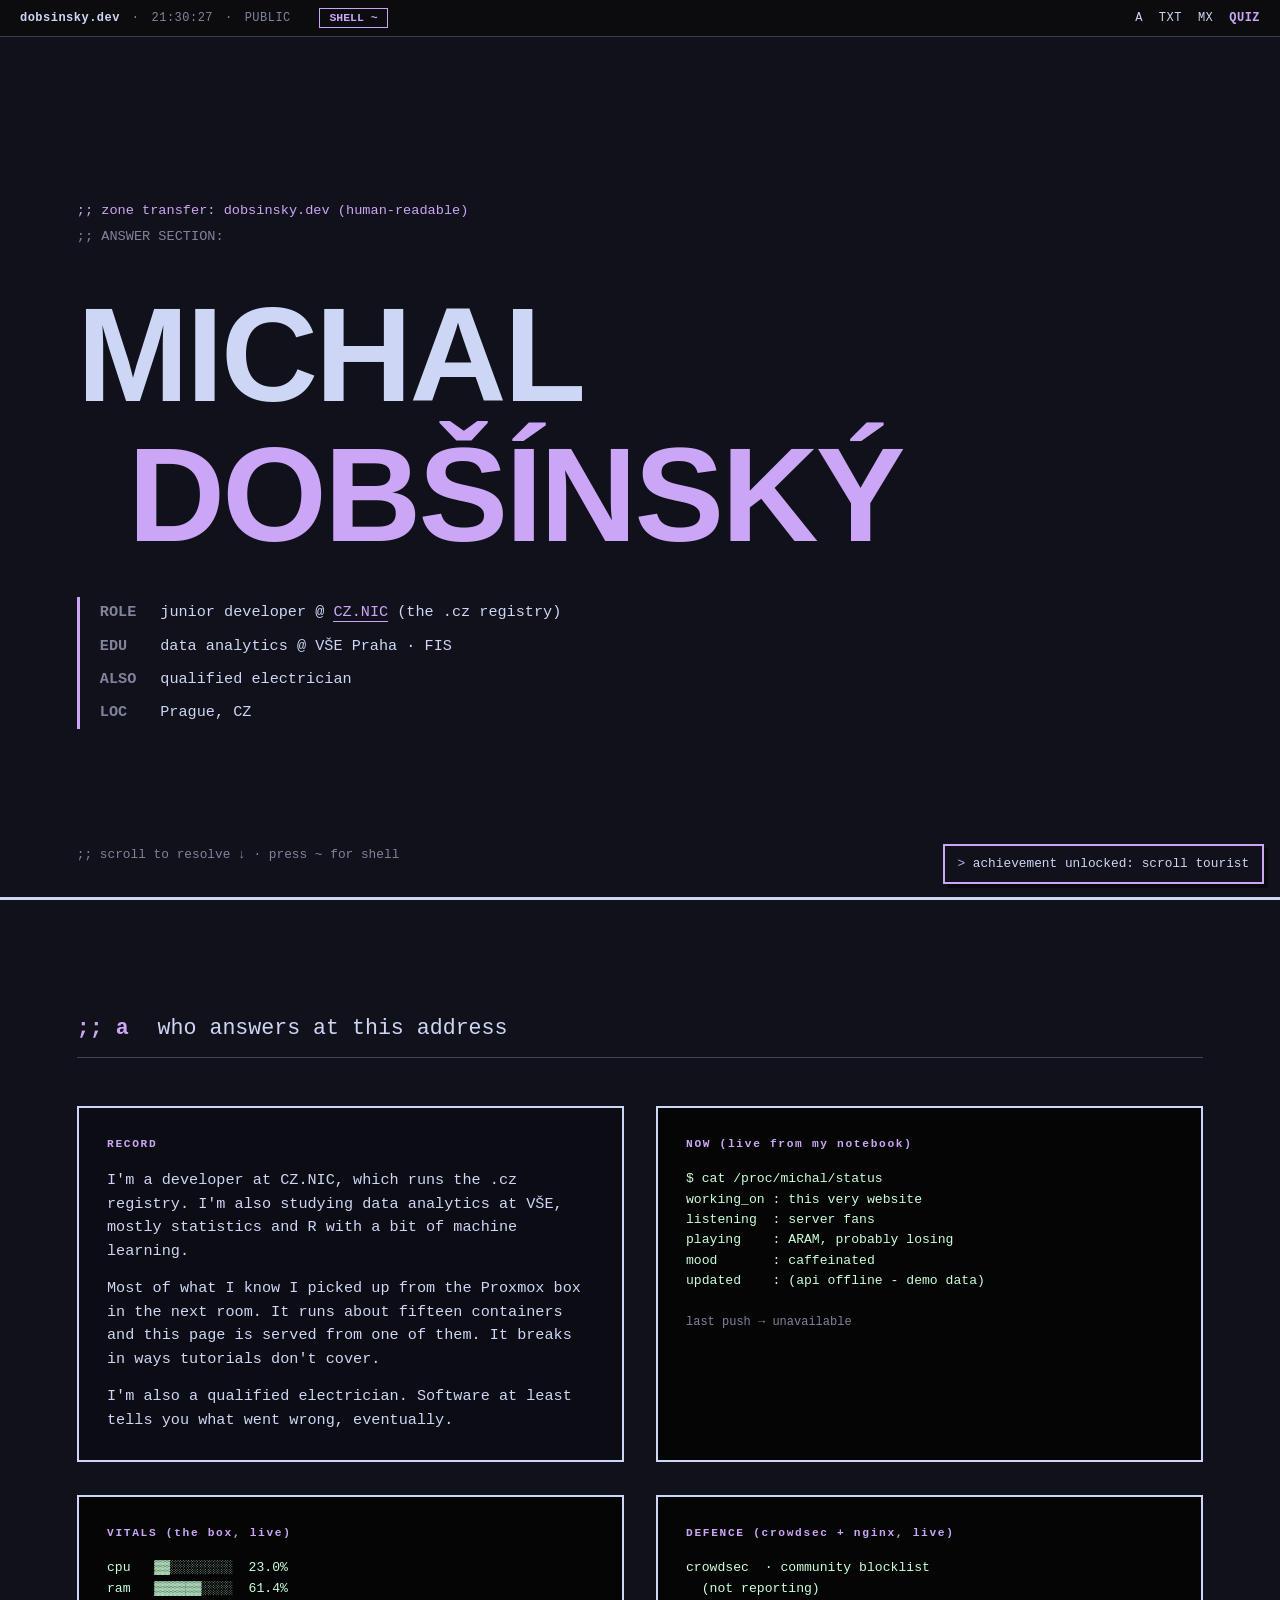
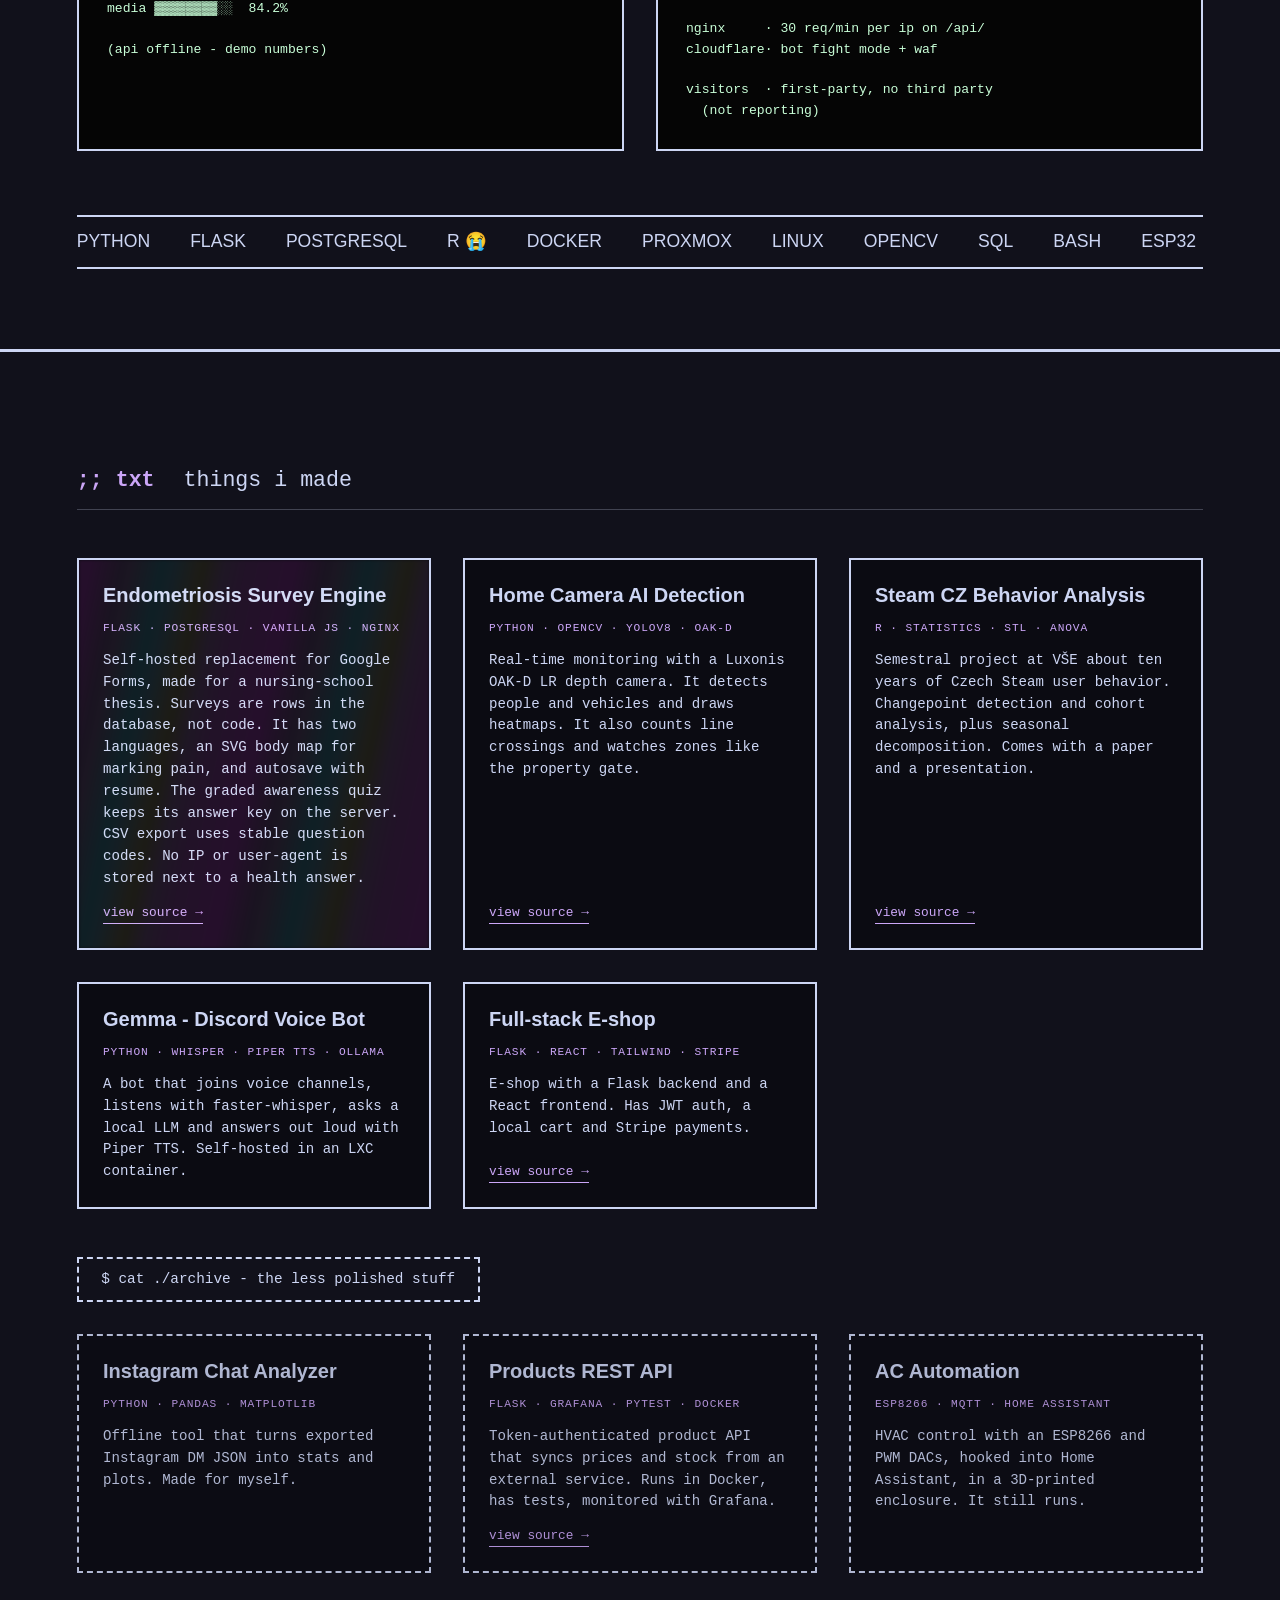
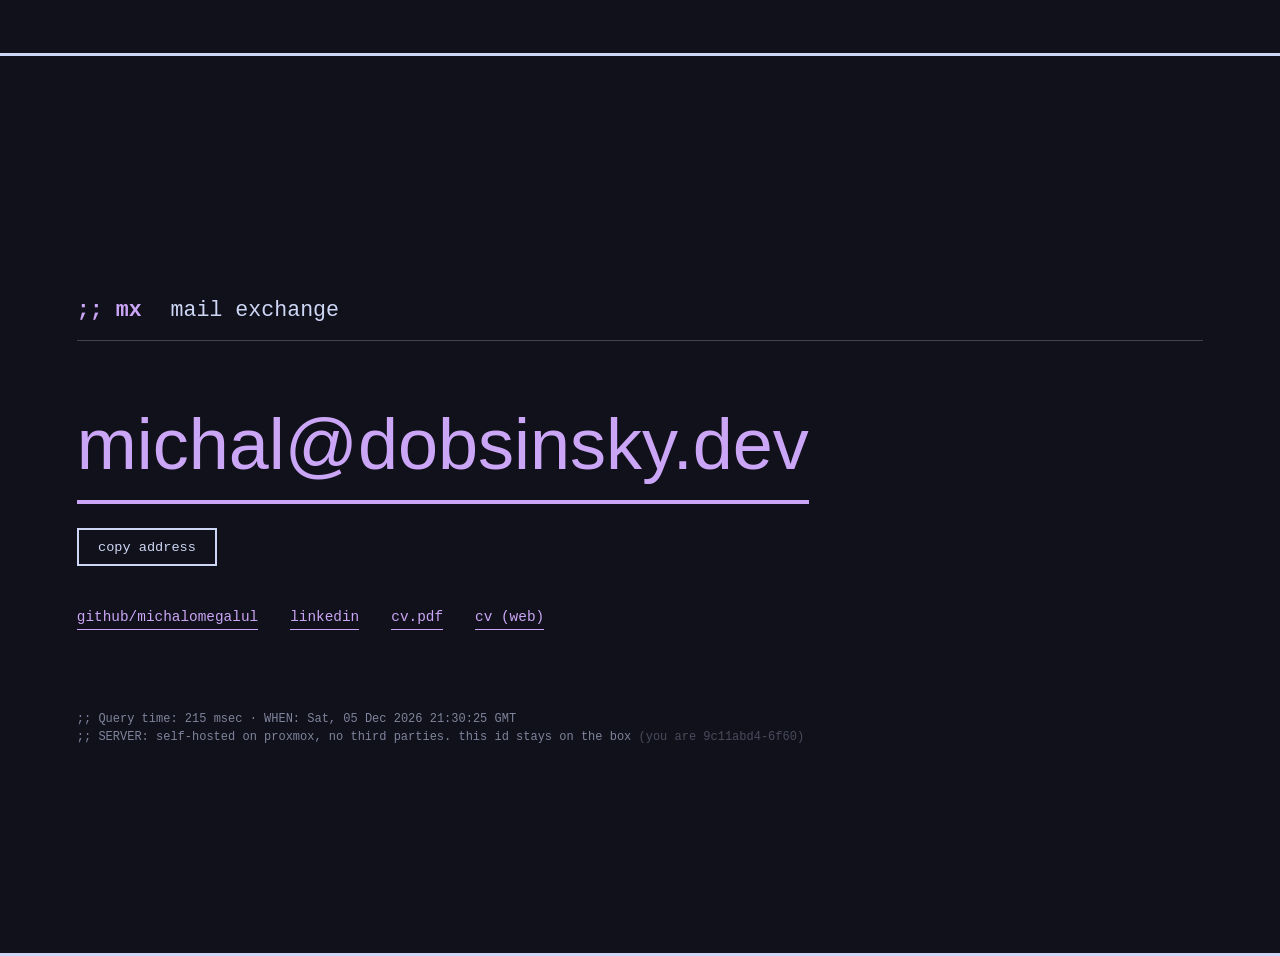
==== commit f46b678c: "fixup! fixup! quiz: link preview says 17 questions, ~7 min, and the .dev domain" ====
--- a/portfolio/site/index.html
+++ b/portfolio/site/index.html
@@ -121,7 +121,7 @@
     <a href="#rec-mx">MX</a>
     <!-- Public target by default; enterTrustedMode() repoints it at the LAN
          hostname, where the same page also carries the admin block. -->
-    <a href="https://quiz.dobsinsky.dev/" id="nav-quiz" class="statusbar__nav-out">QUIZ</a>
+    <a href="https://quiz.dobsinsky.dev/?src=web" id="nav-quiz" class="statusbar__nav-out">QUIZ</a>
   </nav>
 </header>
 
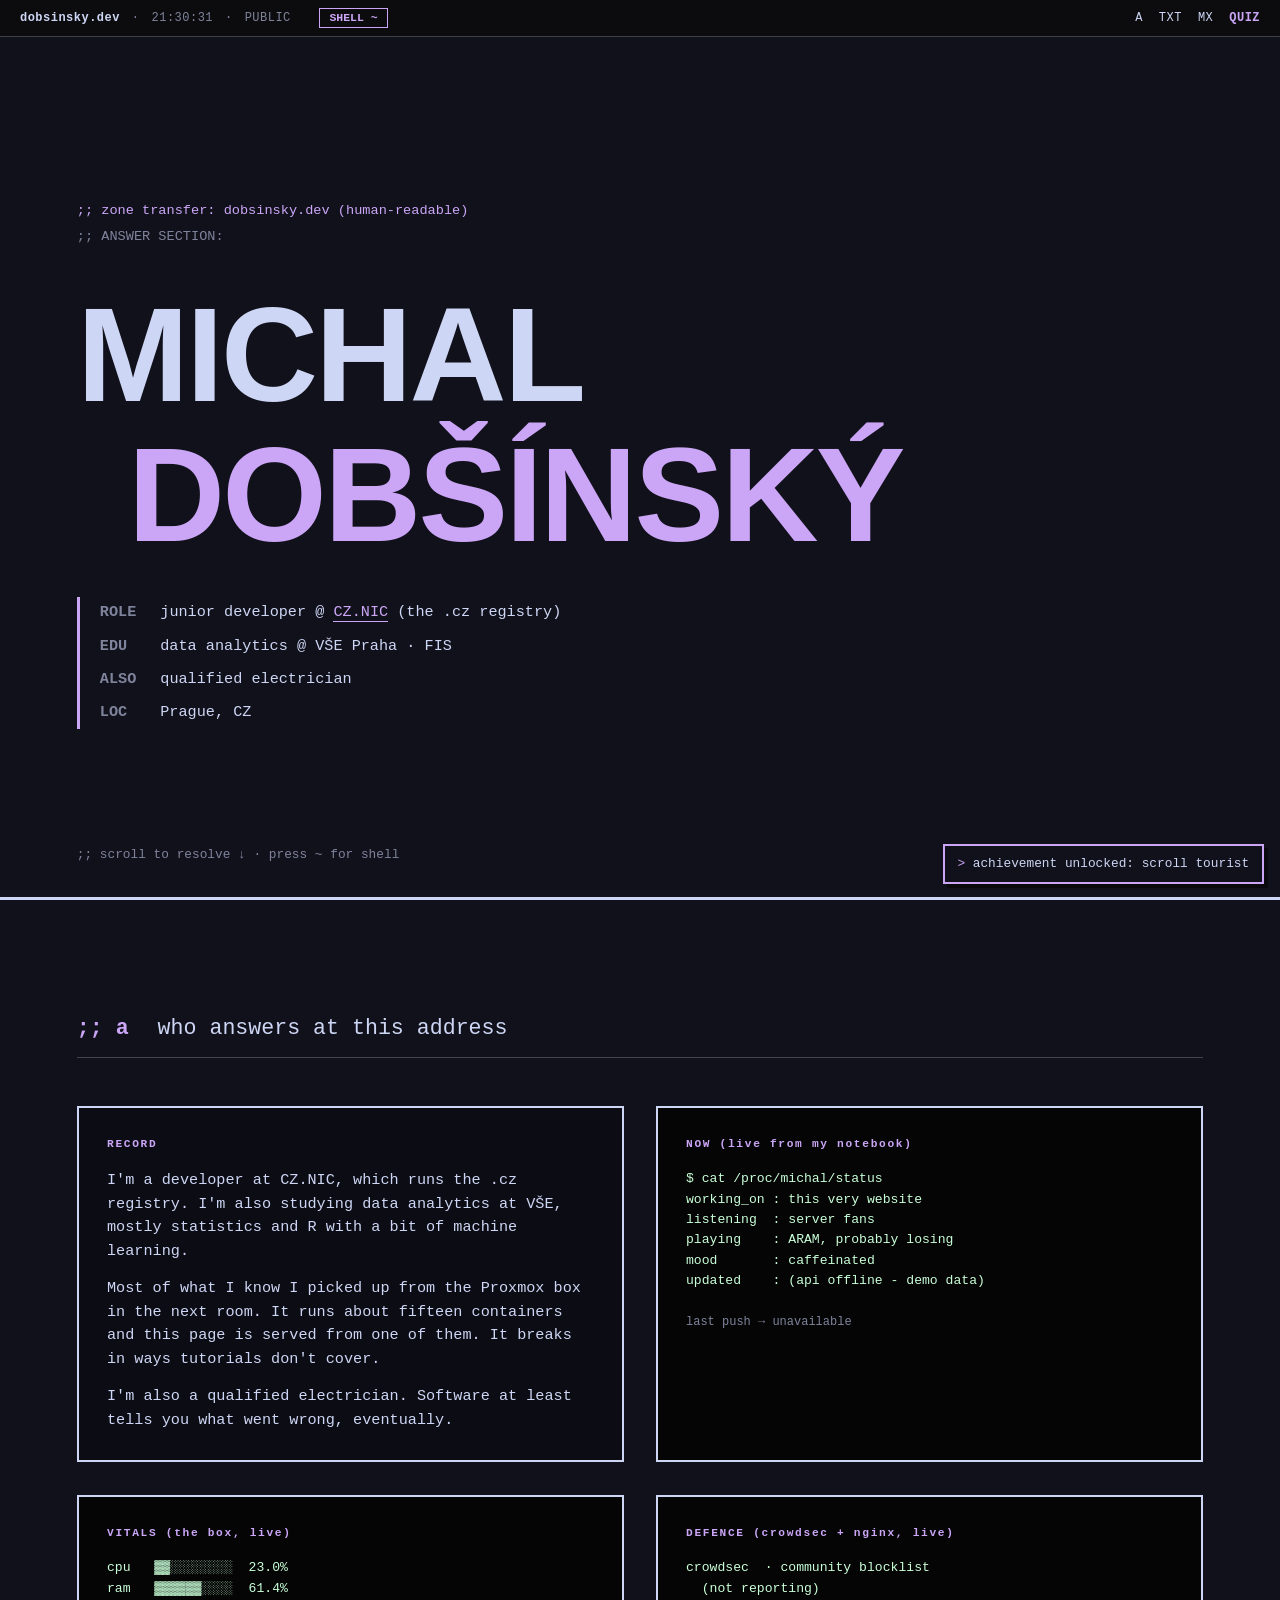
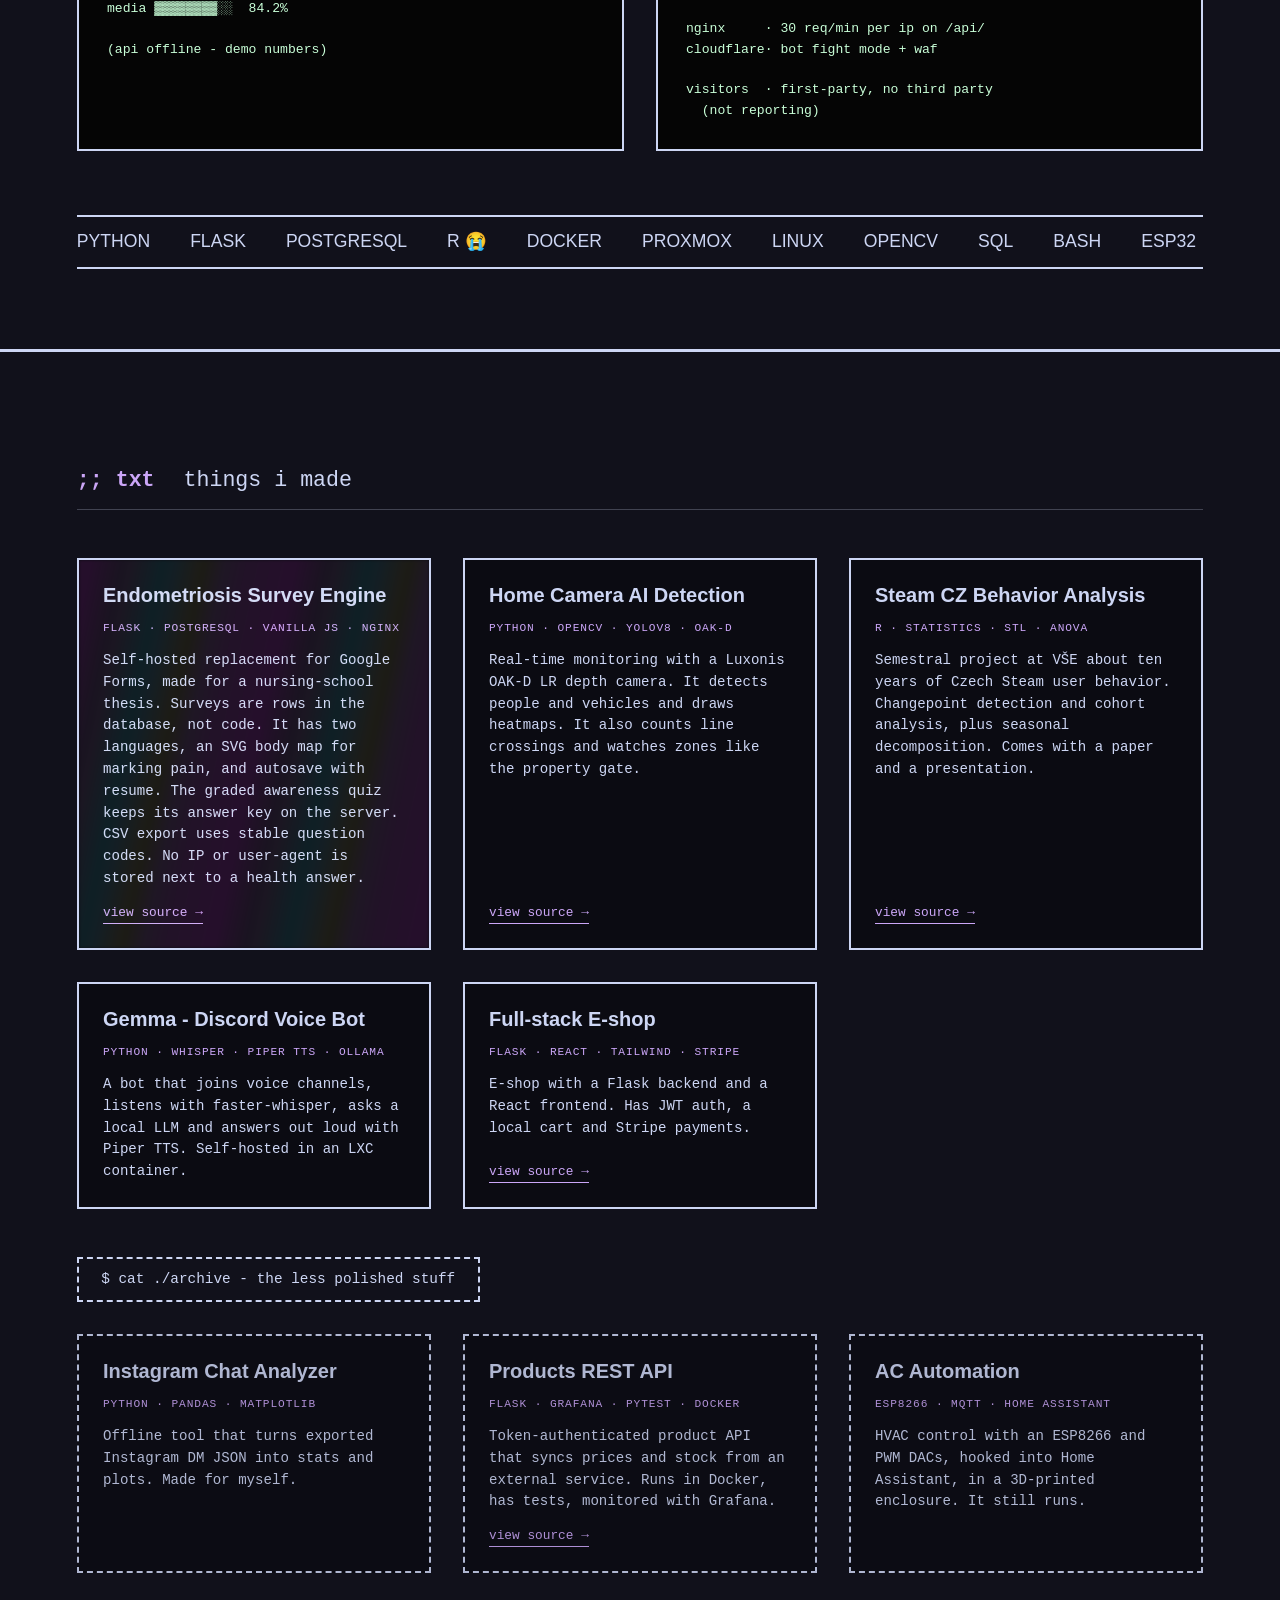
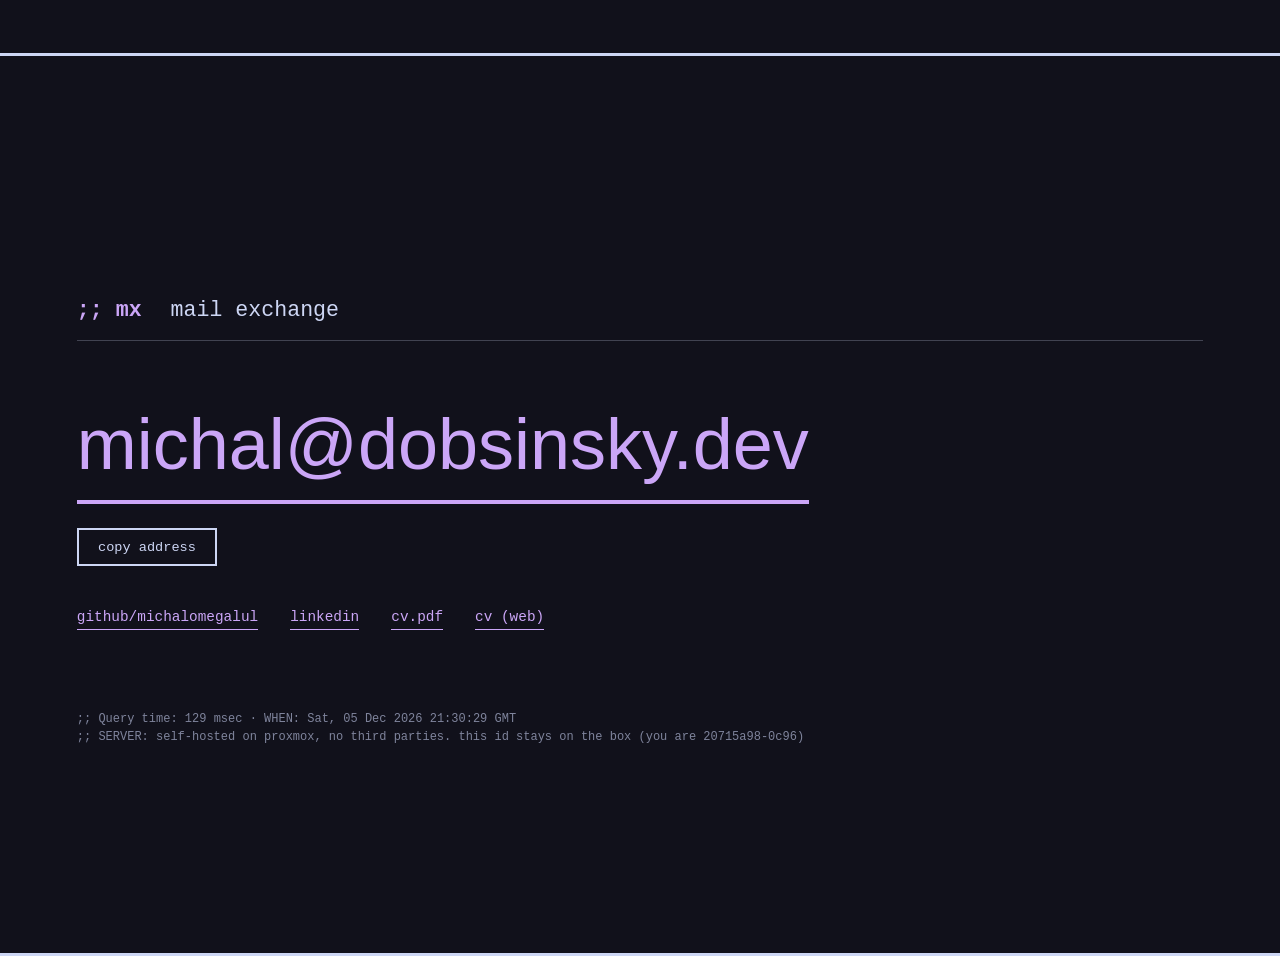
==== commit 85763880: "portfolio: keep Cloudflare off the e-mail address, preload latin-ext" ====
--- a/portfolio/site/index.html
+++ b/portfolio/site/index.html
@@ -57,7 +57,8 @@
       "familyName": "Dobšínský",
       "alternateName": [
         "Michal Dobsinsky",
-        "Dobšínský"
+        "Dobšínský",
+        "Dobsinsky"
       ],
       "url": "https://dobsinsky.dev/",
       "email": "mailto:michal@dobsinsky.dev",
@@ -98,6 +99,8 @@
      the CSS that references them is discovered one file later. -->
 <link rel="preload" href="/fonts/ArchivoBlack-400-latin.woff2" as="font" type="font/woff2" crossorigin>
 <link rel="preload" href="/fonts/IBMPlexMono-400-latin.woff2" as="font" type="font/woff2" crossorigin>
+<!-- The Š in DOBŠÍNSKÝ is the LCP element and lives in the latin-ext subset. -->
+<link rel="preload" href="/fonts/ArchivoBlack-400-latin-ext.woff2" as="font" type="font/woff2" crossorigin>
 <link rel="stylesheet" href="css/fonts.css">
 <link rel="stylesheet" href="css/style.css">
 <link rel="stylesheet" href="css/achievements.css">
@@ -226,7 +229,10 @@
 <!-- ============ MX RECORD - CONTACT ============ -->
 <section class="sec sec--mx" data-bg="ink" id="rec-mx">
   <h2 class="rec__header"><span class="rec__type">;; MX</span> mail exchange</h2>
-  <a class="mx__addr" href="mailto:michal@dobsinsky.dev" id="mx-addr">michal<span class="mx__at">@</span>dobsinsky.dev</a>
+  <!-- email_off stops Cloudflare Email Obfuscation rewriting the address and
+       injecting its render-blocking decoder script. The address is public on
+       purpose. Same for the shell prompts below. -->
+  <!--email_off--><a class="mx__addr" href="mailto:michal@dobsinsky.dev" id="mx-addr">michal<span class="mx__at">@</span>dobsinsky.dev</a><!--/email_off-->
   <button class="mx__copy" id="mx-copy">copy address</button>
   <div class="mx__links">
     <a href="https://github.com/michalomegalul" target="_blank" rel="noopener">github/michalomegalul</a>
@@ -245,12 +251,12 @@
 <div class="term" id="term" hidden>
   <div class="term__win" role="dialog" aria-label="pseudo-shell">
     <div class="term__bar">
-      <span>guest@dobsinsky.dev - pts/0</span>
+      <!--email_off--><span>guest@dobsinsky.dev - pts/0</span><!--/email_off-->
       <button class="term__close" id="term-close" aria-label="close">✕</button>
     </div>
     <div class="term__out" id="term-out"></div>
     <div class="term__inputrow">
-      <span class="term__ps1">guest@dobsinsky.dev:~$</span>
+      <!--email_off--><span class="term__ps1">guest@dobsinsky.dev:~$</span><!--/email_off-->
       <input class="term__input" id="term-in" autocomplete="off" autocapitalize="off" spellcheck="false" aria-label="command input">
     </div>
   </div>
--- a/portfolio/site/css/style.css
+++ b/portfolio/site/css/style.css
@@ -428,7 +428,6 @@
 .mx__links { display: flex; flex-wrap: wrap; gap: 0.8rem 2rem; margin-top: 2.5rem; font-size: 0.9rem; }
 
 .footer { margin-top: 5rem; font-size: 0.75rem; color: var(--fg-dim); }
-.footer__vid { opacity: 0.5; }
 
 /* ---------- motion safety ---------- */
 @media (prefers-reduced-motion: reduce) {
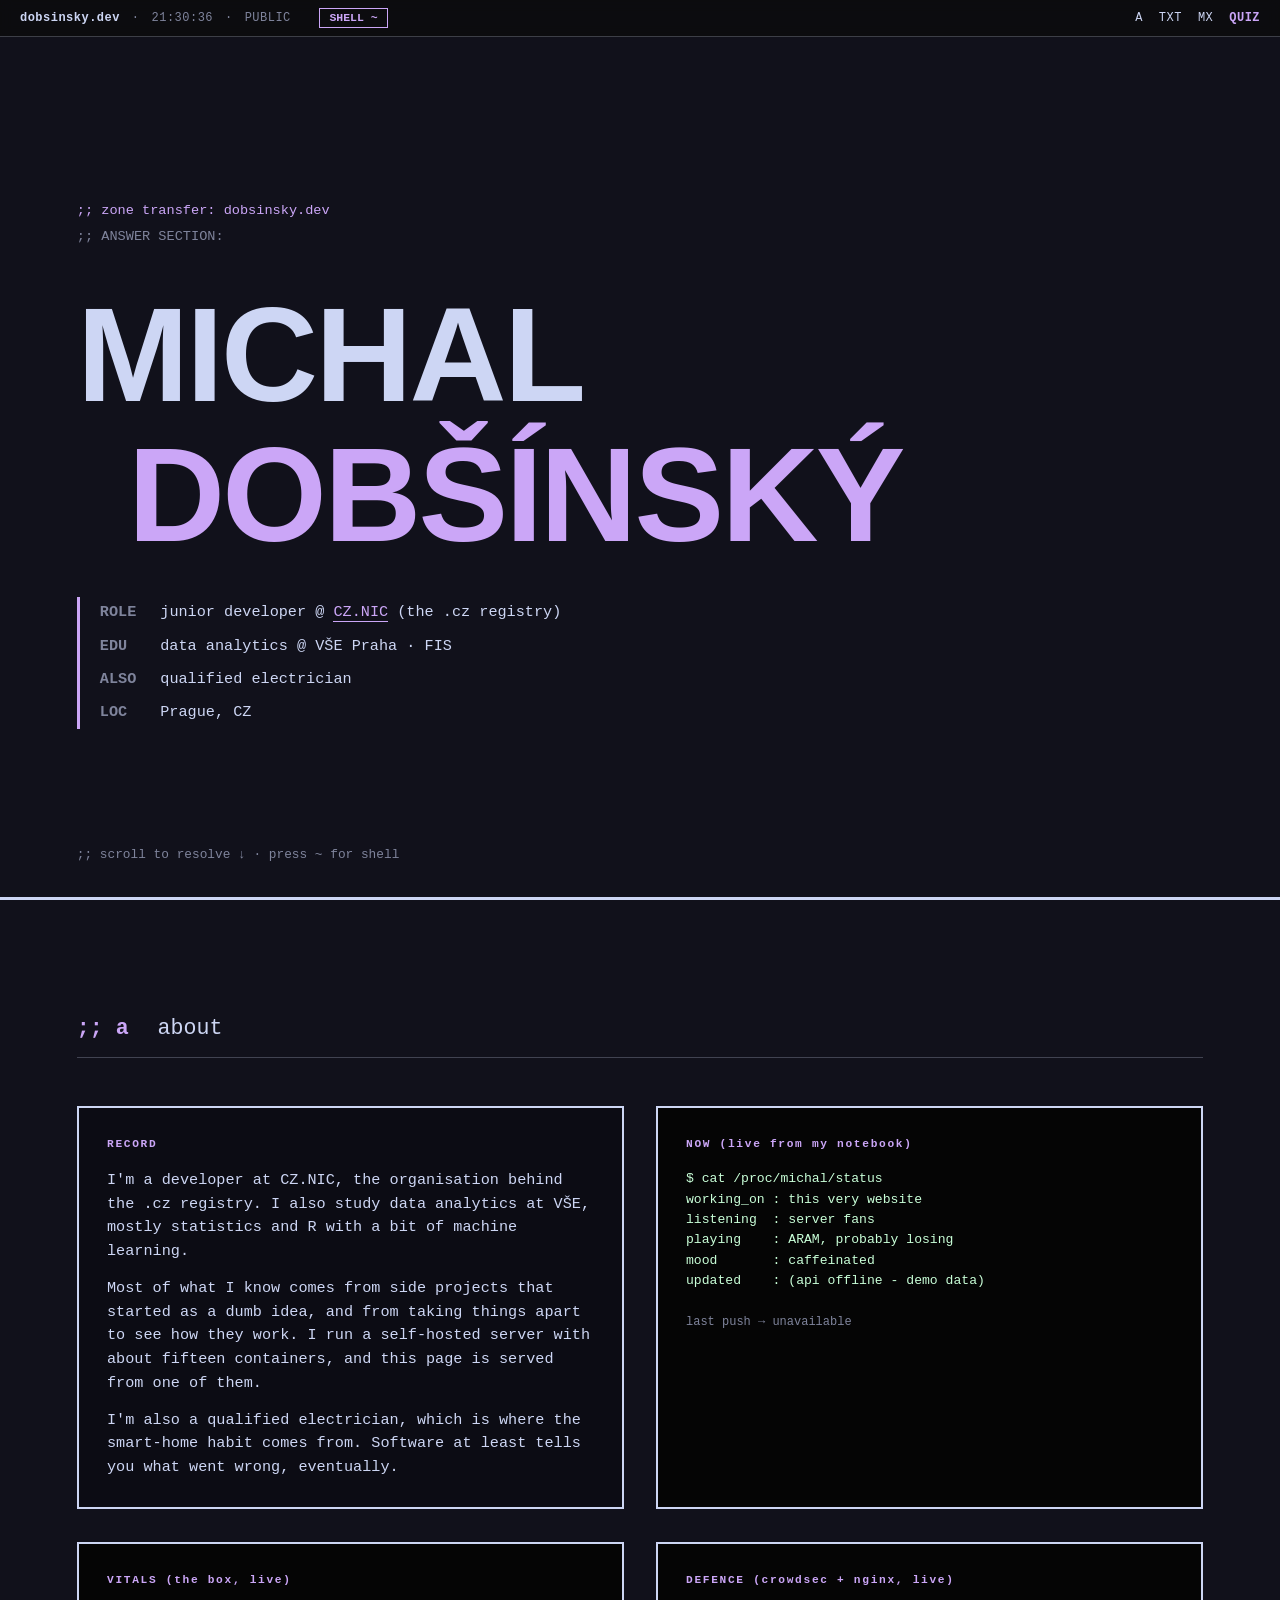
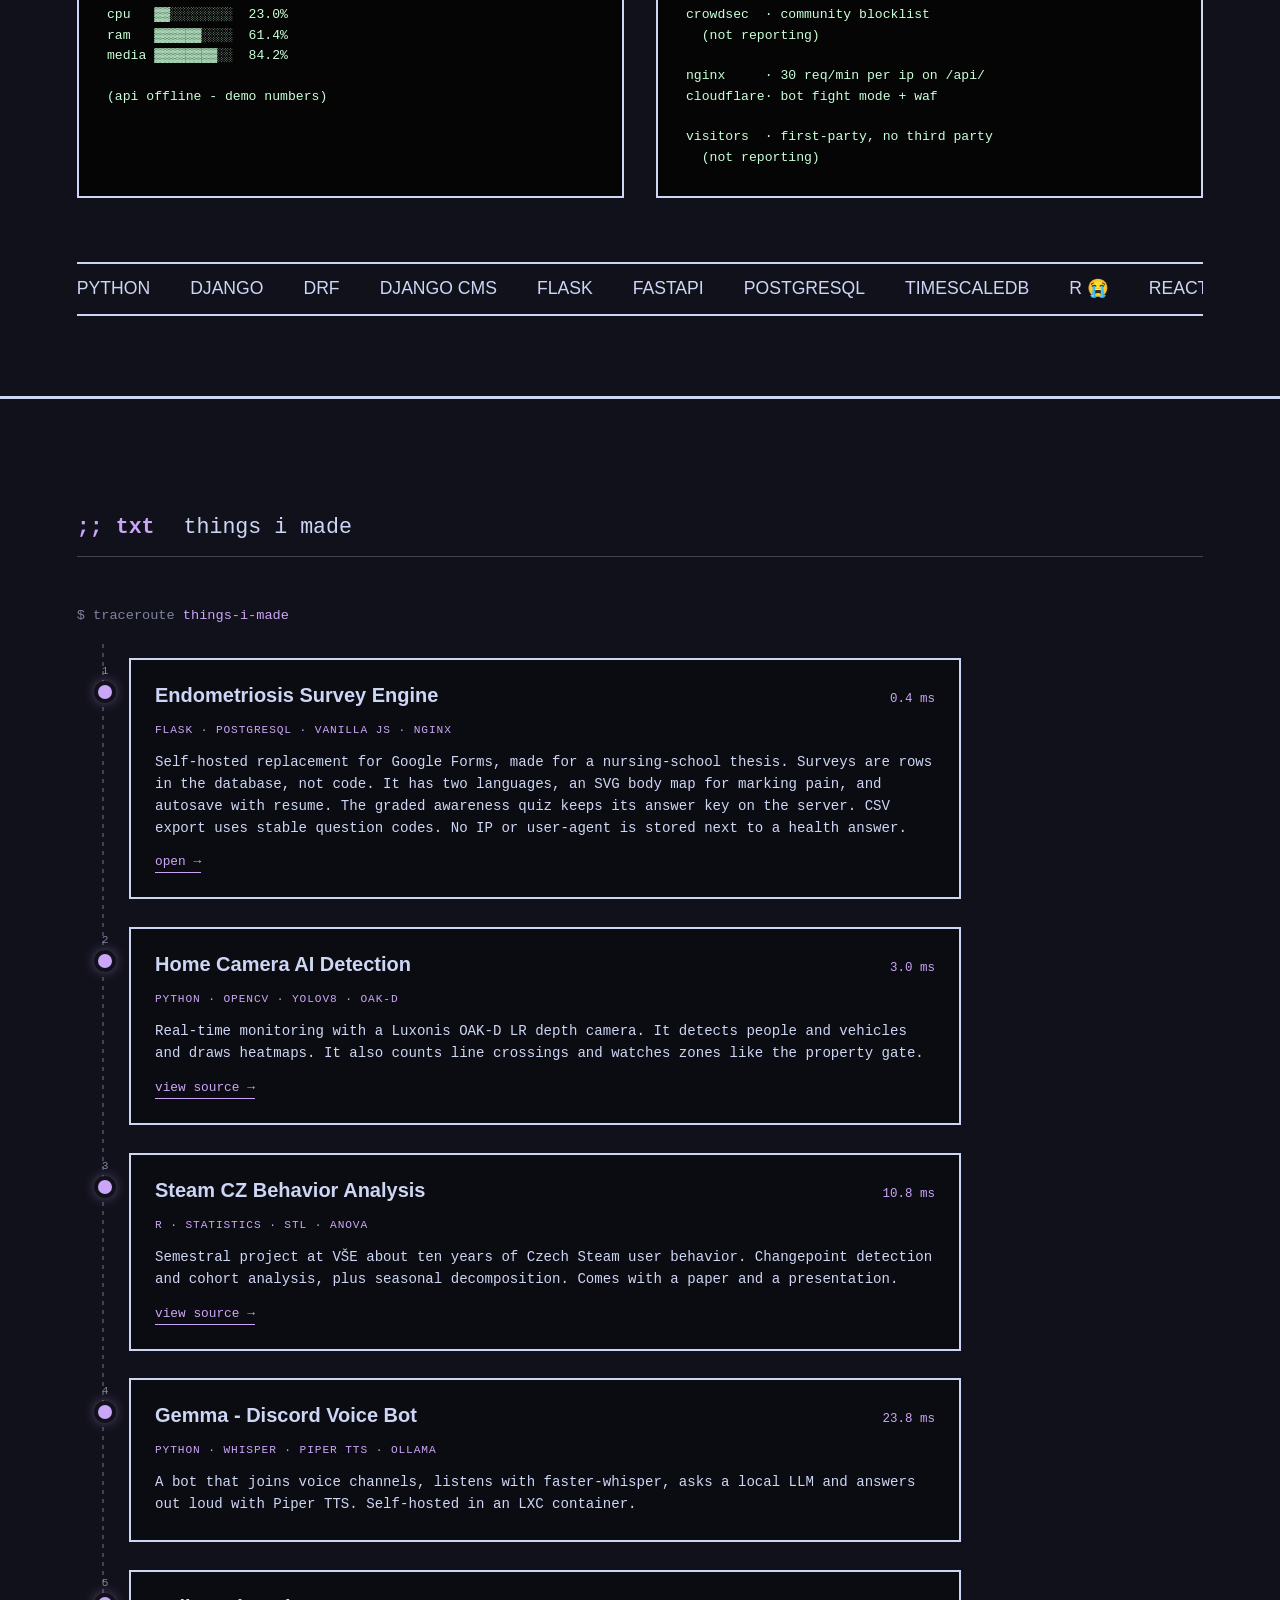
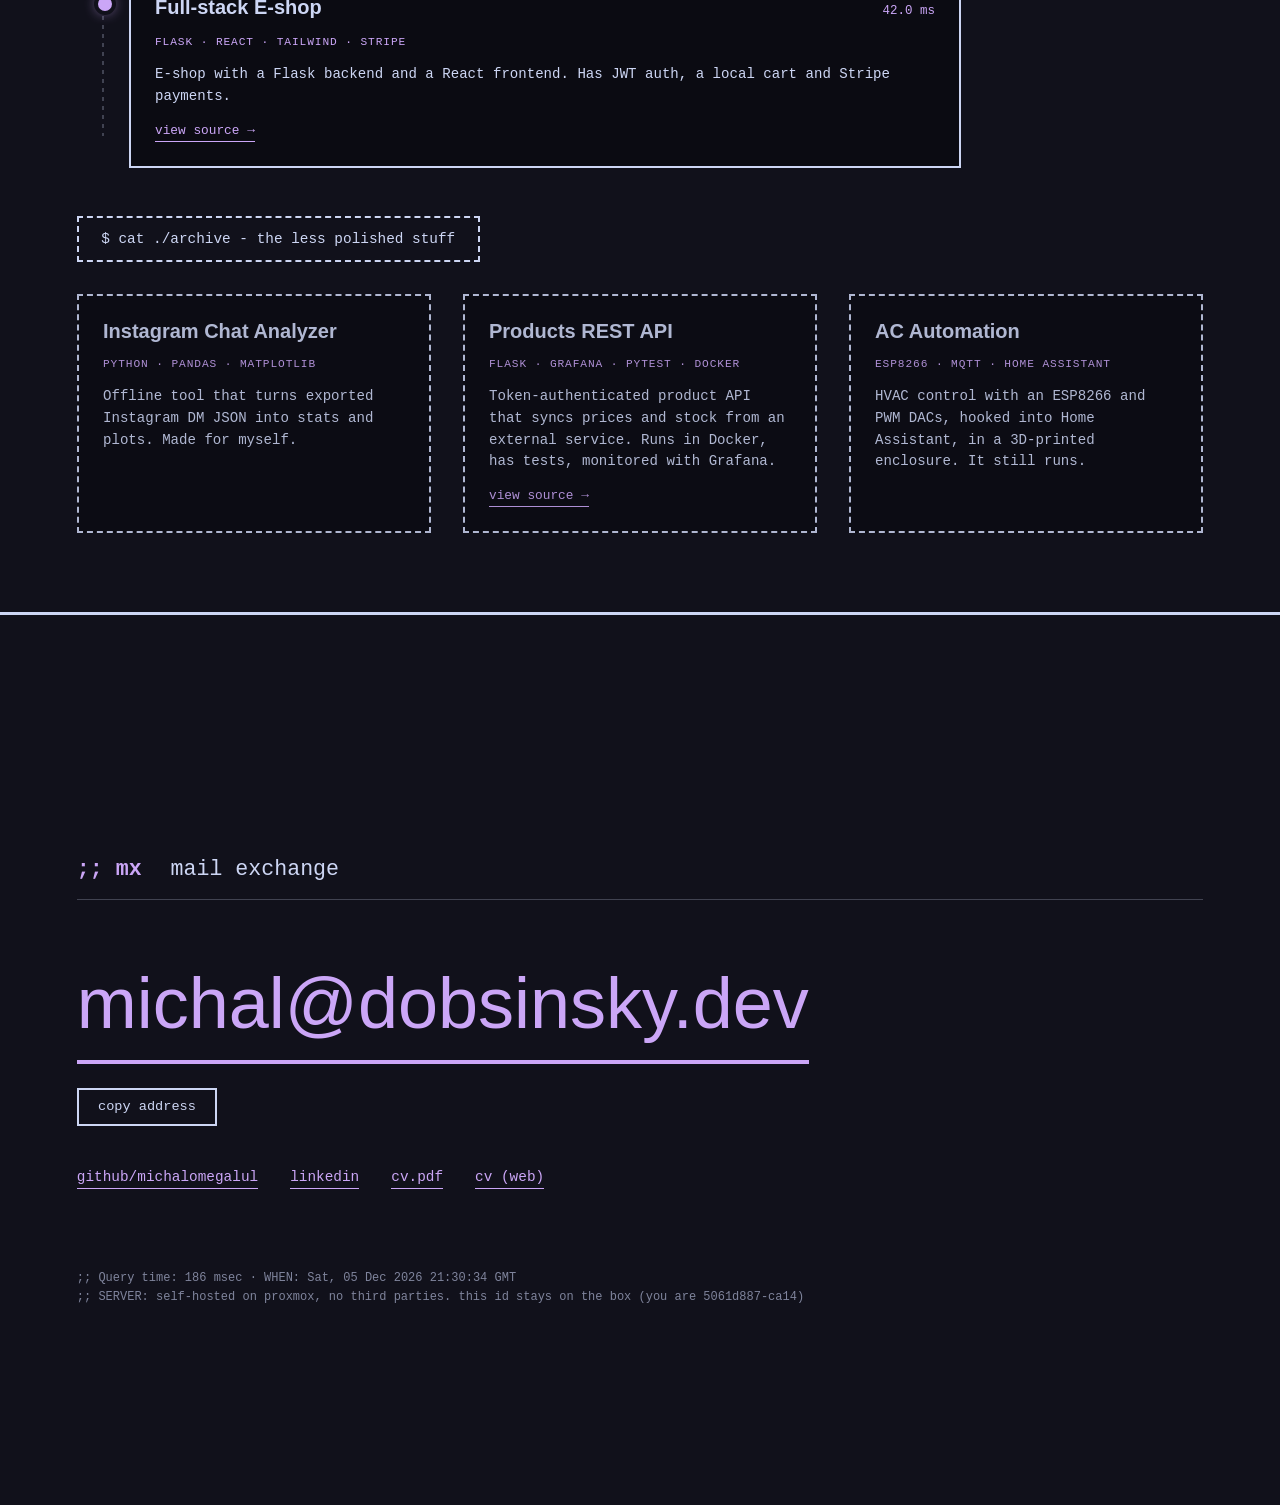
==== commit 30f409ec: "portfolio: security headers, API rate limit, cache busting, SEO redirects" ====
--- a/portfolio/site/index.html
+++ b/portfolio/site/index.html
@@ -84,6 +84,10 @@
         "PostgreSQL",
         "Data analytics",
         "Proxmox",
+        "Rust",
+        "Kotlin",
+        "FastAPI",
+        "Home automation",
         "Electrical installations"
       ],
       "sameAs": [
@@ -101,9 +105,11 @@
 <link rel="preload" href="/fonts/IBMPlexMono-400-latin.woff2" as="font" type="font/woff2" crossorigin>
 <!-- The Š in DOBŠÍNSKÝ is the LCP element and lives in the latin-ext subset. -->
 <link rel="preload" href="/fonts/ArchivoBlack-400-latin-ext.woff2" as="font" type="font/woff2" crossorigin>
-<link rel="stylesheet" href="css/fonts.css">
-<link rel="stylesheet" href="css/style.css">
-<link rel="stylesheet" href="css/achievements.css">
+<!-- ?v= busts Cloudflare's four-hour edge cache and the browser's, so a deploy
+     never pairs this HTML with yesterday's CSS and JS. Bump it on every change
+     to a css/js file (and ASSET_V in app.js for the shell). -->
+<link rel="stylesheet" href="css/fonts.css?v=20261027">
+<link rel="stylesheet" href="css/style.css?v=20261027">
 </head>
 <body data-bg="ink">
 
@@ -130,7 +136,7 @@
 
 <!-- ============ HERO / SOA RECORD ============ -->
 <section class="sec sec--hero" data-bg="ink" id="top">
-  <p class="dig-line">;; zone transfer: dobsinsky.dev (human-readable)</p>
+  <p class="dig-line">;; zone transfer: dobsinsky.dev</p>
   <p class="dig-line dig-line--dim">;; ANSWER SECTION:</p>
 
   <h1 class="hero__name">
@@ -152,24 +158,25 @@
 
 <!-- ============ A RECORD - WHO / NOW ============ -->
 <section class="sec" data-bg="ink" id="rec-a">
-  <h2 class="rec__header"><span class="rec__type">;; A</span> who answers at this address</h2>
+  <h2 class="rec__header"><span class="rec__type">;; A</span> about</h2>
 
   <div class="grid grid--2">
     <div class="panel" data-tilt>
       <p class="panel__label">RECORD</p>
       <p class="panel__body">
-        I'm a developer at CZ.NIC, which runs the .cz registry. I'm also
-        studying data analytics at VŠE, mostly statistics and R with a
+        I'm a developer at CZ.NIC, the organisation behind the .cz registry.
+        I also study data analytics at VŠE, mostly statistics and R with a
         bit of machine learning.
       </p>
       <p class="panel__body">
-        Most of what I know I picked up from the Proxmox box in the next room.
-        It runs about fifteen containers and this page is served from one of them.
-        It breaks in ways tutorials don't cover.
+        Most of what I know comes from side projects that started as a dumb
+        idea, and from taking things apart to see how they work. I run a
+        self-hosted server with about fifteen containers, and this page is
+        served from one of them.
       </p>
       <p class="panel__body">
-        I'm also a qualified electrician. Software at least tells you what
-        went wrong, eventually.
+        I'm also a qualified electrician, which is where the smart-home habit
+        comes from. Software at least tells you what went wrong, eventually.
       </p>
       <p class="panel__foot" id="steam-now" hidden></p>
     </div>
@@ -193,8 +200,8 @@
 
   <div class="stack__marquee" aria-hidden="true">
     <div class="stack__track">
-      <span>PYTHON</span><span>FLASK</span><span>POSTGRESQL</span><span>R 😭</span><span>DOCKER</span><span>PROXMOX</span><span>LINUX</span><span>OPENCV</span><span>SQL</span><span>BASH</span><span>ESP32</span><span>HOME ASSISTANT</span><span>NGINX</span><span>GIT</span>
-      <span>PYTHON</span><span>FLASK</span><span>POSTGRESQL</span><span>R 😭</span><span>DOCKER</span><span>PROXMOX</span><span>LINUX</span><span>OPENCV</span><span>SQL</span><span>BASH</span><span>ESP32</span><span>HOME ASSISTANT</span><span>NGINX</span><span>GIT</span>
+      <span>PYTHON</span><span>DJANGO</span><span>DRF</span><span>DJANGO CMS</span><span>FLASK</span><span>FASTAPI</span><span>POSTGRESQL</span><span>TIMESCALEDB</span><span>R 😭</span><span>REACT</span><span>TYPESCRIPT</span><span>RUST</span><span>KOTLIN</span><span>C#</span><span>DOCKER</span><span>PROXMOX</span><span>LINUX</span><span>NGINX</span><span>CLOUDFLARE</span><span>CROWDSEC</span><span>REDPANDA</span><span>OLLAMA</span><span>OPENCV</span><span>SQL</span><span>BASH</span><span>GITHUB ACTIONS</span><span>ESP32</span><span>HOME ASSISTANT</span><span>GIT</span>
+      <span>PYTHON</span><span>DJANGO</span><span>DRF</span><span>DJANGO CMS</span><span>FLASK</span><span>FASTAPI</span><span>POSTGRESQL</span><span>TIMESCALEDB</span><span>R 😭</span><span>REACT</span><span>TYPESCRIPT</span><span>RUST</span><span>KOTLIN</span><span>C#</span><span>DOCKER</span><span>PROXMOX</span><span>LINUX</span><span>NGINX</span><span>CLOUDFLARE</span><span>CROWDSEC</span><span>REDPANDA</span><span>OLLAMA</span><span>OPENCV</span><span>SQL</span><span>BASH</span><span>GITHUB ACTIONS</span><span>ESP32</span><span>HOME ASSISTANT</span><span>GIT</span>
     </div>
   </div>
 </section>
@@ -202,7 +209,11 @@
 <!-- ============ TXT RECORDS - PROJECTS ============ -->
 <section class="sec" data-bg="ink" id="rec-txt">
   <h2 class="rec__header"><span class="rec__type">;; TXT</span> things I made</h2>
-  <div class="projects" id="projects-featured"></div>
+  <div class="trace" id="projects-featured">
+    <p class="trace__cmd" aria-hidden="true">$ traceroute <b>things-i-made</b></p>
+    <span class="trace__rail" aria-hidden="true"></span>
+    <span class="trace__line" aria-hidden="true"></span>
+  </div>
 
   <button class="archive-toggle" id="archive-toggle" aria-expanded="false">
     $ cat ./archive - the less polished stuff
@@ -264,14 +275,14 @@
 
 <!-- GSAP vendored at 3.12.5 rather than pulled from cdnjs: one less origin to
      trust, and the animation no longer depends on someone else's uptime.
-     ALL FOUR are deferred, and that is load-bearing. Deferred scripts run in
+     shell/terminal.js is not here: app.js loads it on demand (loadShell).
+     All of them are deferred, and that is load-bearing. Deferred scripts run in
      document order after parsing, so app.js still sees window.gsap; deferring
      only the GSAP pair would have app.js run first, find no gsap, and silently
      drop every animation on the page. -->
-<script defer src="vendor/gsap.min.js"></script>
-<script defer src="vendor/ScrollTrigger.min.js"></script>
-<script defer src="js/app.js"></script>
-<script defer src="js/cursor.js"></script>
-<script defer src="js/terminal.js"></script>
+<script defer src="vendor/gsap.min.js?v=20261027"></script>
+<script defer src="vendor/ScrollTrigger.min.js?v=20261027"></script>
+<script defer src="js/app.js?v=20261027"></script>
+<script defer src="js/cursor.js?v=20261027"></script>
 </body>
 </html>
--- a/portfolio/site/css/style.css
+++ b/portfolio/site/css/style.css
@@ -19,8 +19,6 @@
 }
 
 * { margin: 0; padding: 0; box-sizing: border-box; }
-
-html { scroll-behavior: smooth; }
 
 body {
   font-family: var(--mono);
@@ -174,7 +172,7 @@
 }
 .stack__track {
   display: flex; gap: 2.5rem; width: max-content;
-  animation: marquee 28s linear infinite;
+  animation: marquee 58s linear infinite;
   font-family: var(--display); font-size: 1.1rem;
 }
 @keyframes marquee { to { transform: translateX(-50%); } }
@@ -186,19 +184,12 @@
   /* Defaults matter: attachTilt only sets these on pointer interaction, and on
      a touch device it never runs at all. */
   --rx: 0deg; --ry: 0deg;
-  --mx: 50%; --my: 50%;
-  --bx: 50%; --by: 50%;
-  /* Unitless, and they must have a value here: the variants feed them to calc()
-     inside hue-rotate() and conic-gradient(), and an unresolved var makes the
-     whole declaration invalid rather than just falling back. */
-  --hx: 50; --hy: 50;
   --lift: 0;
 
   position: relative;
   border: 2px solid var(--fg);
   padding: 1.5rem;
   background: rgba(0, 0, 0, 0.3);
-  transform-style: preserve-3d;
   will-change: transform;
   display: flex; flex-direction: column; gap: 0.8rem;
 
@@ -210,140 +201,65 @@
 }
 .project:hover { border-color: var(--signal); }
 
-/* ---------- holographic foil (featured cards only) ---------- */
-/* Two stacked layers, the way a foil card actually reads: a rainbow diffraction
-   pattern that slides against the tilt, and a specular highlight that tracks
-   the cursor. isolation:isolate keeps the blend modes inside the card instead
-   of letting them punch through to the page background. */
-.project--holo { overflow: hidden; isolation: isolate; }
-
-.project__foil, .project__glare {
-  position: absolute; inset: 0;
-  pointer-events: none;
-  opacity: 0;
-  transition: opacity .3s ease;
-  border-radius: inherit;
-}
-.project--holo:hover .project__foil { opacity: .55; }
-.project--holo:hover .project__glare { opacity: 1; }
-
-/* Shared specular highlight. Variants override it where the look needs
-   something other than a round hotspot. */
-.project__glare {
-  background: radial-gradient(
-    circle at var(--mx) var(--my),
-    rgba(255, 255, 255, .30),
-    rgba(255, 255, 255, .07) 32%,
-    transparent 62%
-  );
-  mix-blend-mode: overlay;
-}
-
-/* ---- 1. HOLOGRAPHIC (Balatro) ------------------------------------------- */
-/* Magenta-dominant with cyan and gold streaks, not a full rainbow - that is
-   what separates Balatro's Holographic from its Polychrome. The hue rotates
-   with pointer x, because a hologram changes colour with viewing angle; a fixed
-   gradient just looks like a sticker. Faintly present at rest and drifting,
-   since these cards are always holographic in-game, not only on hover. */
-.project--fx-holo .project__foil {
-  background: repeating-linear-gradient(
-    102deg,
-    rgba(255, 92, 190, .70) 0%,
-    rgba(255, 170, 235, .40) 4%,
-    rgba(130, 225, 255, .55) 9%,
-    rgba(255, 232, 150, .45) 14%,
-    rgba(196, 120, 255, .60) 19%,
-    rgba(255, 92, 190, .70) 25%
-  );
-  background-size: 190% 190%;
-  background-position: var(--bx) var(--by);
-  mix-blend-mode: color-dodge;
-  filter: saturate(1.9) contrast(1.15) hue-rotate(calc((var(--hx) - 50) * 1.4deg)) blur(1.5px);
-  opacity: .22;
-  animation: holo-drift 7s ease-in-out infinite;
-}
-.project--fx-holo:hover .project__foil {
-  opacity: .62;
-  animation: none;                 /* pointer takes over from the idle drift */
-}
-@keyframes holo-drift {
-  0%, 100% { background-position: 22% 32%; }
-  50%      { background-position: 78% 68%; }
-}
-
-/* ---- 2. FOIL ------------------------------------------------------------ */
-/* Cool, narrow, mirror-like. Screen rather than color-dodge keeps it metallic
-   instead of neon. */
-.project--fx-foil .project__foil {
-  background: repeating-linear-gradient(
-    74deg,
-    rgba(120, 190, 255, 0) 0 3%,
-    rgba(205, 235, 255, .80) 5%,
-    rgba(70, 130, 225, .35) 8%,
-    rgba(120, 190, 255, 0) 11% 17%
-  );
-  background-size: 165% 165%;
-  background-position: var(--bx) var(--by);
-  mix-blend-mode: screen;
-  filter: contrast(1.35) blur(.5px);
-}
-.project--fx-foil:hover .project__foil { opacity: .8; }
-
-/* ---- 3. POLYCHROME ----------------------------------------------------- */
-/* Oil slick: a wide conic sweep, heavily blurred so there are no visible bands,
-   rotating with the pointer. */
-.project--fx-poly .project__foil {
-  background: conic-gradient(
-    from calc(var(--hx) * 3.6deg) at var(--mx) var(--my),
-    #ff5ea8, #ffd166, #4ade80, #38bdf8, #a855f7, #ff5ea8
-  );
-  mix-blend-mode: color-dodge;
-  filter: blur(18px) saturate(1.35);
-}
-.project--fx-poly:hover .project__foil { opacity: .45; }
-
-/* ---- 4. CRT ------------------------------------------------------------- */
-/* Scanlines plus a phosphor band that follows the cursor. The one variant that
-   belongs to this site's own terminal idiom rather than to a card game. */
-.project--fx-crt .project__foil {
-  background: repeating-linear-gradient(
-    0deg,
-    rgba(120, 255, 200, .16) 0 1px,
-    transparent 1px 3px
-  );
-  mix-blend-mode: screen;
-}
-.project--fx-crt:hover .project__foil { opacity: .9; }
-.project--fx-crt .project__glare {
-  background: radial-gradient(
-    130% 16% at 50% var(--my),
-    rgba(170, 255, 220, .38),
-    transparent 70%
-  );
-  mix-blend-mode: screen;
-}
-
-/* ---- 5. GLASS ---------------------------------------------------------- */
-/* Restrained: one diagonal light sweep and a lit top edge. The option that does
-   not announce itself, for comparison against the loud four. */
-.project--fx-glass .project__foil {
-  background:
-    linear-gradient(
-      calc((var(--hx) - 50) * 0.9deg + 115deg),
-      transparent 35%,
-      rgba(255, 255, 255, .16) 48%,
-      rgba(255, 255, 255, .04) 55%,
-      transparent 68%
-    );
-  box-shadow: inset 0 1px 0 rgba(255, 255, 255, .22);
-  mix-blend-mode: screen;
-}
-.project--fx-glass:hover .project__foil { opacity: 1; }
-
-/* The tilt and the foil are both motion. Leave the border cue, drop the rest. */
+/* ---------- traceroute (featured projects) ---------- */
+/* The featured list reads as a traceroute: a line runs down the gutter and each
+   project is a hop on it. app.js draws the line as the section scrolls and
+   lights each hop when the line reaches it. The resting state in this file is
+   "all lit", so without JS, without GSAP or with reduced motion the list is
+   simply complete; app.js adds .trace--live to opt into the animation. */
+.trace {
+  --gutter: 3.25rem;
+  position: relative;
+  display: flex; flex-direction: column; gap: 1.75rem;
+  padding-left: var(--gutter);
+  perspective: 1200px;
+}
+.trace__cmd { font-size: 0.85rem; color: var(--fg-dim); margin: 0 0 0.25rem calc(-1 * var(--gutter)); }
+.trace__cmd b { color: var(--signal); font-weight: 400; }
+.trace__rail, .trace__line {
+  position: absolute; top: 2.4rem; bottom: 2rem;
+  left: calc(var(--gutter) / 2 - 1px); width: 2px;
+}
+.trace__rail { background: repeating-linear-gradient(to bottom, var(--line) 0 4px, transparent 4px 9px); }
+.trace__line {
+  background: linear-gradient(to bottom, transparent, var(--signal) 3rem);
+  transform-origin: top;
+  box-shadow: 0 0 10px var(--signal);
+}
+
+.hop { max-width: 52rem; }
+.hop__n {
+  position: absolute; top: 1.55rem; left: calc(-1 * var(--gutter));
+  width: var(--gutter); text-align: center;
+  font-size: 0.7rem; color: var(--fg-dim);
+  transform: translateY(-1.35rem);
+}
+.hop__dot {
+  position: absolute; top: 1.55rem; left: calc(-1 * var(--gutter) / 2 - 7px);
+  width: 14px; height: 14px; border-radius: 50%;
+  border: 2px solid var(--signal); background: var(--signal);
+  box-shadow: 0 0 0 4px var(--ink), 0 0 14px var(--signal);
+  transition: background .3s ease, box-shadow .3s ease;
+}
+.hop__head { display: flex; align-items: baseline; justify-content: space-between; gap: 1rem; }
+.hop__rtt { font-size: 0.78rem; color: var(--signal); white-space: nowrap; font-variant-numeric: tabular-nums; }
+
+/* Unreached hops: hollow dot, dim border, timeout stars. */
+.trace--live .hop:not(.hop--lit) { border-color: var(--line); }
+.trace--live .hop:not(.hop--lit) .hop__dot { background: var(--ink); box-shadow: 0 0 0 4px var(--ink); }
+.trace--live .hop:not(.hop--lit) .hop__rtt { color: var(--fg-dim); }
+.hop--lit { animation: hop-ping .6s ease-out; }
+@keyframes hop-ping { from { box-shadow: 0 0 0 0 var(--signal); } to { box-shadow: 0 0 0 14px transparent; } }
+
+@media (max-width: 480px) {
+  .trace { --gutter: 2rem; }
+  .hop__head { flex-direction: column; gap: 0.3rem; }
+}
+
+/* The tilt is motion. Leave the border cue, drop the rest. */
 @media (prefers-reduced-motion: reduce) {
   .project { transition: border-color .25s ease; transform: none; }
-  .project__foil, .project__glare { display: none; }
+  .hop--lit { animation: none; }
 }
 .project__name { font-family: var(--display); font-size: 1.25rem; line-height: 1.15; }
 .project__stack { font-size: 0.7rem; color: var(--signal); letter-spacing: 0.08em; }
@@ -402,6 +318,7 @@
   border: 1px solid rgba(255,255,255,0.3); background: transparent; color: var(--fg);
   padding: 0.25rem 0.5rem;
 }
+.visitor input.visitor__theme { width: 6rem; }
 .visitor button {
   font-family: var(--mono); border: 2px solid rgba(255,255,255,0.3); background: none;
   color: var(--fg); padding: 0.25rem 0.7rem; cursor: pointer;
@@ -442,87 +359,13 @@
   .statusbar { font-size: 0.68rem; gap: 0.4rem; }
 }
 
-/* ---------- terminal overlay ---------- */
+/* ---------- shell button (the shell itself is shell/shell.css) ---------- */
 .statusbar__shell {
   font-family: var(--mono); font-size: 0.72rem; font-weight: 700;
   background: none; border: 1px solid var(--signal); color: var(--signal);
   padding: 0.15rem 0.6rem; cursor: pointer; margin-left: 1rem;
 }
 .statusbar__shell:hover { background: var(--signal); color: var(--ink); }
-
-.term[hidden] { display: none; }
-
-.term {
-  position: fixed; inset: 0; z-index: 200;
-  background: rgba(0, 0, 0, 0.6);
-  display: flex; align-items: flex-start; justify-content: center;
-  padding: 8vh 4vw;
-}
-.term__win {
-  width: min(60rem, 100%);
-  background: #050505;
-  border: 2px solid var(--signal);
-  box-shadow: 10px 10px 0 rgba(0,0,0,0.45);
-  transform: translateY(-30px); opacity: 0;
-  transition: transform 0.25s ease, opacity 0.25s ease;
-  display: flex; flex-direction: column;
-  max-height: 80vh;
-}
-.term--open .term__win { transform: translateY(0); opacity: 1; }
-
-.term__bar {
-  display: flex; justify-content: space-between; align-items: center;
-  border-bottom: 1px solid var(--signal);
-  padding: 0.4rem 0.9rem; font-size: 0.72rem; color: var(--signal);
-}
-.term__close {
-  font-family: var(--mono); background: none; border: none;
-  color: var(--signal); cursor: pointer; font-size: 0.9rem;
-}
-.term__close:hover { color: var(--fg); }
-
-.term__out {
-  padding: 0.9rem; overflow-y: auto; flex: 1;
-  font-size: 0.82rem; min-height: 14rem;
-}
-.term__line { white-space: pre-wrap; color: var(--fg); }
-.term__line a { color: var(--signal); }
-.term__prompt { color: var(--signal); }
-.term__dim { color: var(--fg-dim); }
-.term__accent { color: var(--signal); }
-.term__err { color: #ff5544; }
-
-.term__inputrow {
-  display: flex; gap: 0.6rem; align-items: center;
-  border-top: 1px solid rgba(255, 176, 0, 0.3);
-  padding: 0.6rem 0.9rem;
-}
-.term__ps1 { color: var(--signal); font-size: 0.82rem; white-space: nowrap; }
-.term__input {
-  flex: 1; font-family: var(--mono); font-size: 0.85rem;
-  background: none; border: none; color: var(--fg); caret-color: var(--signal);
-}
-.term__input:focus { outline: none; }
-
-@media (max-width: 640px) {
-  .term { padding: 4vh 2vw; }
-  .term__ps1 { display: none; }
-}
-
-/* ---------- editor in terminal ---------- */
-.ted { border: 1px solid var(--signal); margin: 0.5rem 0; }
-.ted__bar {
-  display: flex; justify-content: space-between;
-  font-size: 0.7rem; color: var(--ink);
-  background: var(--signal); padding: 0.2rem 0.6rem;
-}
-.ted__area {
-  width: 100%; min-height: 11rem; resize: vertical;
-  font-family: var(--mono); font-size: 0.82rem;
-  background: transparent; color: var(--fg);
-  border: none; padding: 0.6rem;
-}
-.ted__area:focus { outline: none; }
 
 /* ---------- themes ----------
    theme switching redefines the core vars; app.js reads section
@@ -569,9 +412,6 @@
 [data-theme="latte"] .sec--srv .svc, [data-theme="latte"] .sec--srv .visitor input,
 [data-theme="latte"] .sec--srv .visitor button { border-color: #EFF1F5; color: #EFF1F5; background: transparent; }
 
-/* scroll lock while terminal is open */
-body.term-open { overflow: hidden; }
-
 /* ---------- more themes ---------- */
 [data-theme="dracula"] {
   --ink: #191a24; --cobalt: #282a36; --oxide: #44475a; --bone: #f8f8f2;
@@ -585,16 +425,6 @@
   --ink: #2e3440; --cobalt: #3b4252; --oxide: #4c566a; --bone: #eceff4;
   --signal: #88c0d0; --fg: #e5e9f0; --fg-dim: #7b88a1; --line: rgba(229,233,240,.25);
 }
-
-/* ---------- slots foreclosure ---------- */
-.wasted {
-  position: fixed; inset: 0; z-index: 999;
-  background: #000; color: #c33;
-  display: flex; flex-direction: column; align-items: center; justify-content: center;
-  font-family: var(--display); font-size: clamp(1.6rem, 5vw, 3.5rem);
-  gap: 1rem; text-align: center; padding: 2rem;
-}
-.wasted__sub { font-family: var(--mono); font-size: 0.95rem; color: #777; }
 
 /* ---------- cursor tag (js/cursor.js) ---------- */
 .cursor-tag {
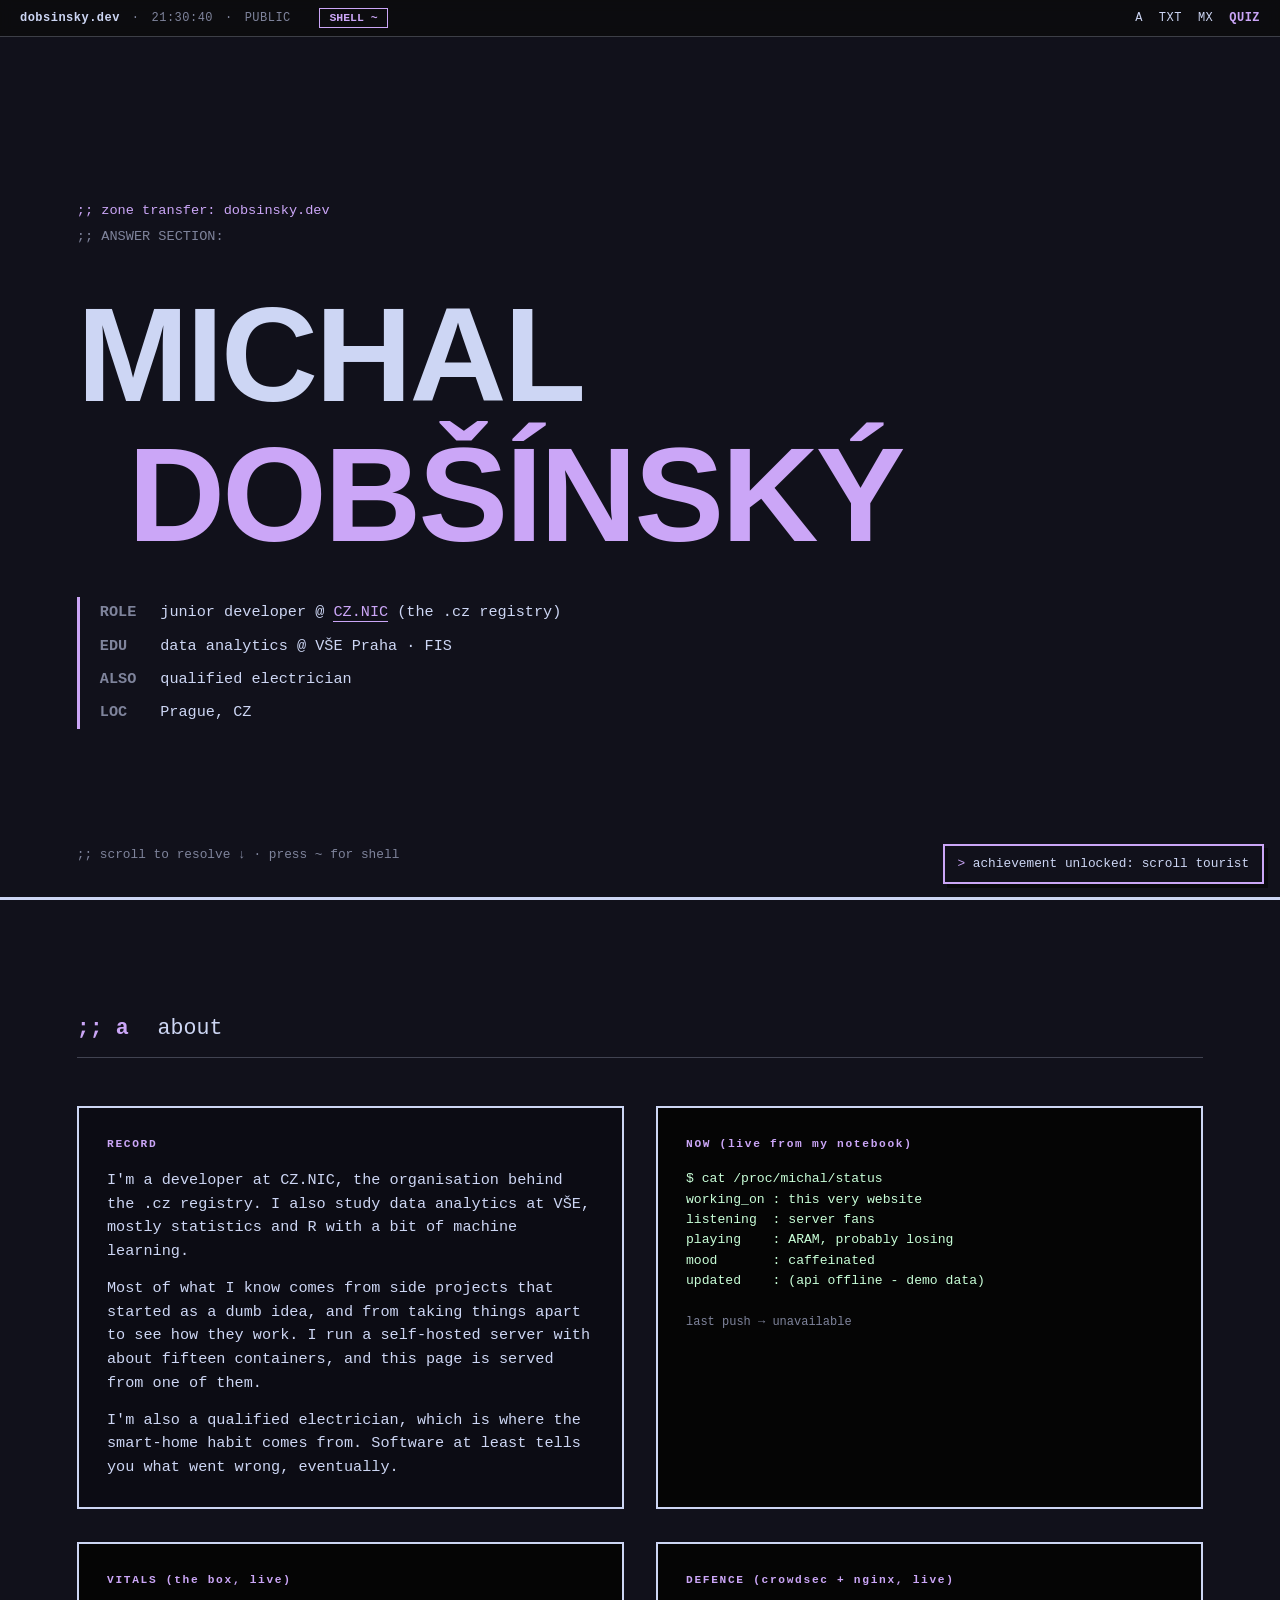
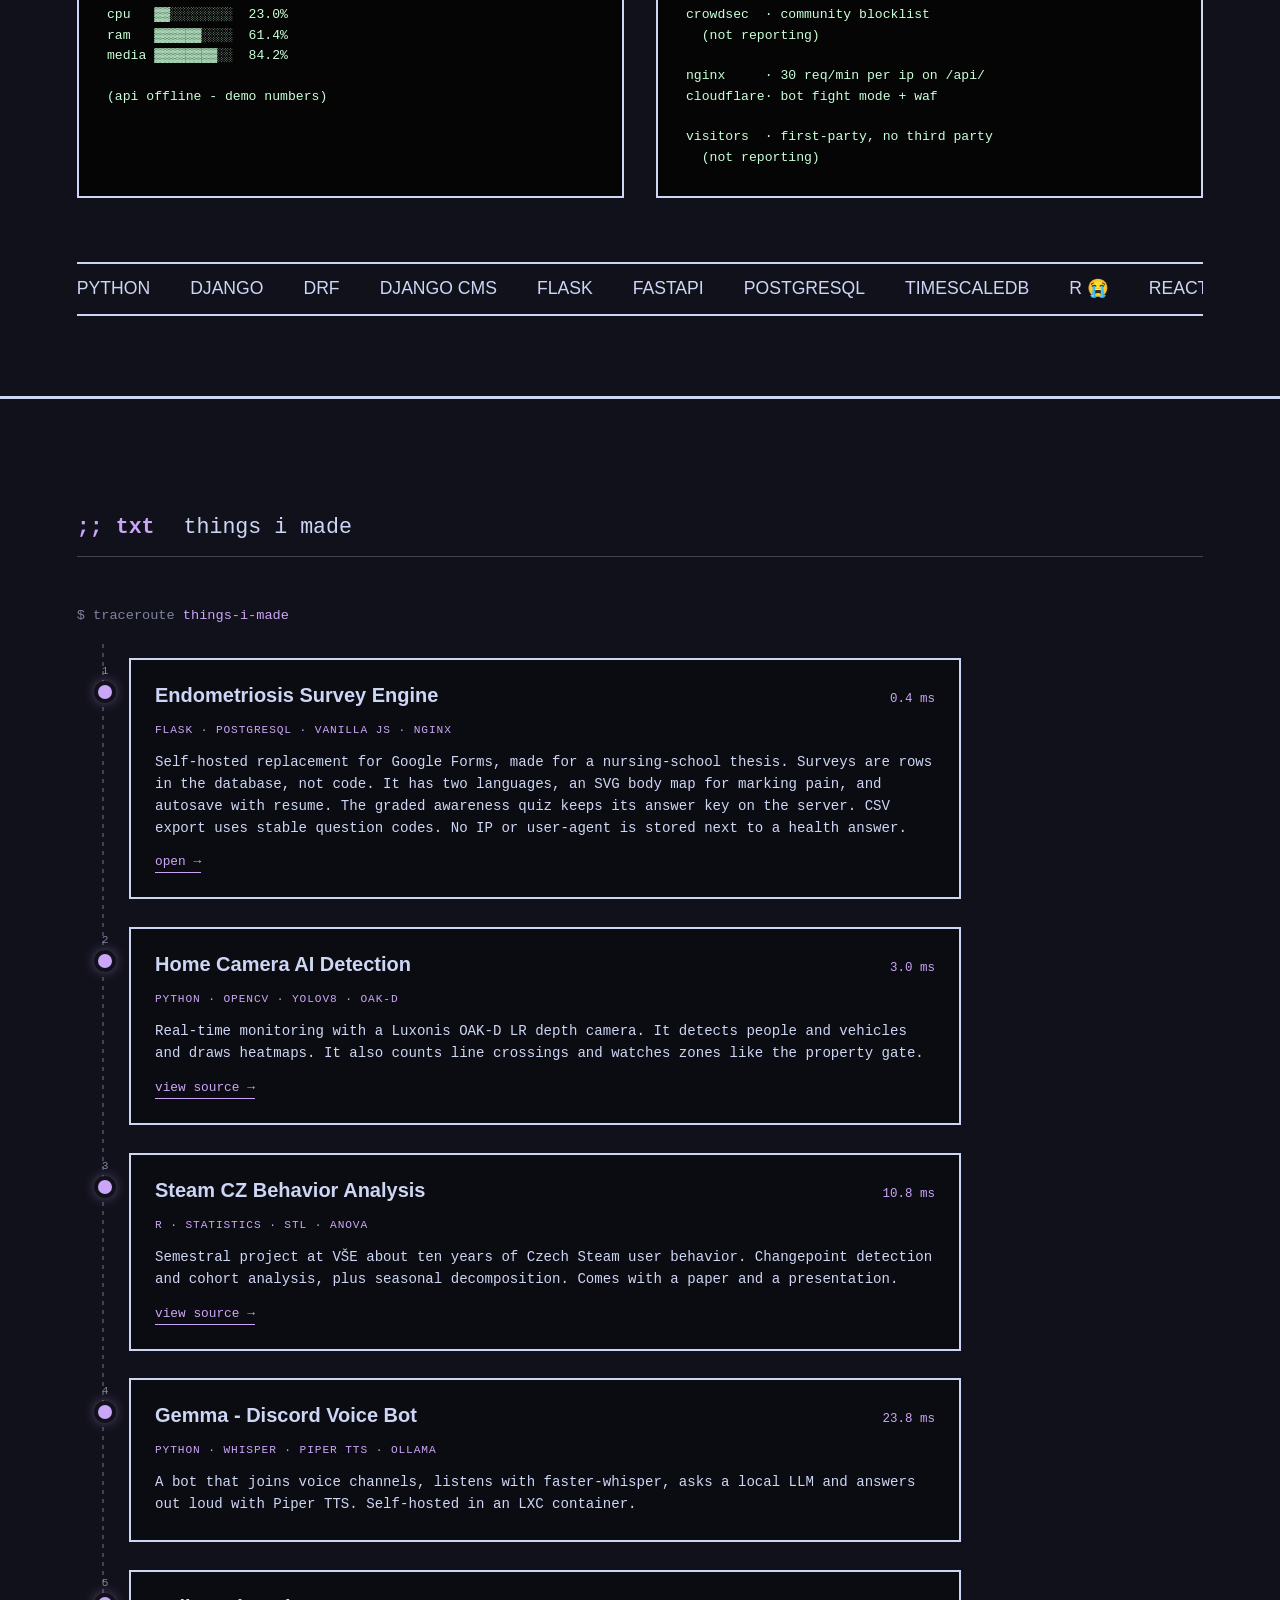
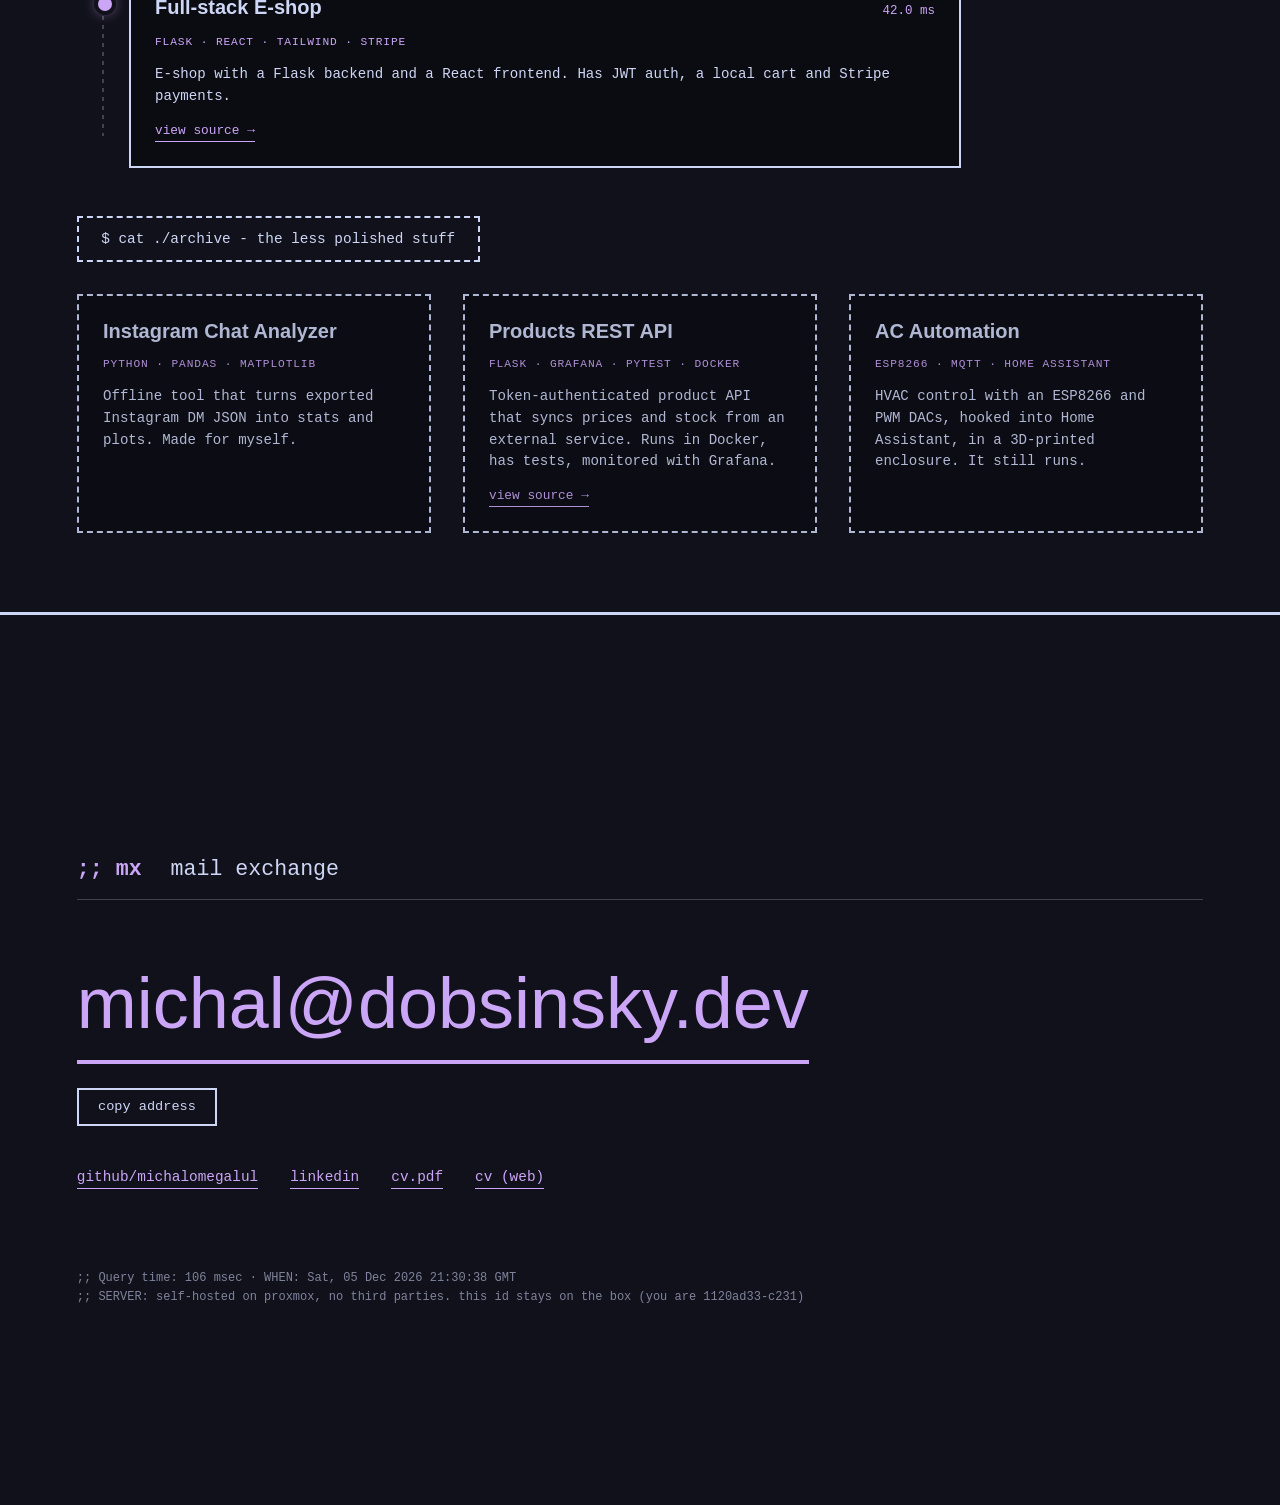
==== commit 627e7730: "portfolio: shell in its own folder, loaded only when needed" ====
--- a/portfolio/site/index.html
+++ b/portfolio/site/index.html
@@ -105,11 +105,8 @@
 <link rel="preload" href="/fonts/IBMPlexMono-400-latin.woff2" as="font" type="font/woff2" crossorigin>
 <!-- The Š in DOBŠÍNSKÝ is the LCP element and lives in the latin-ext subset. -->
 <link rel="preload" href="/fonts/ArchivoBlack-400-latin-ext.woff2" as="font" type="font/woff2" crossorigin>
-<!-- ?v= busts Cloudflare's four-hour edge cache and the browser's, so a deploy
-     never pairs this HTML with yesterday's CSS and JS. Bump it on every change
-     to a css/js file (and ASSET_V in app.js for the shell). -->
-<link rel="stylesheet" href="css/fonts.css?v=20261027">
-<link rel="stylesheet" href="css/style.css?v=20261027">
+<link rel="stylesheet" href="css/fonts.css">
+<link rel="stylesheet" href="css/style.css">
 </head>
 <body data-bg="ink">
 
@@ -280,9 +277,9 @@
      document order after parsing, so app.js still sees window.gsap; deferring
      only the GSAP pair would have app.js run first, find no gsap, and silently
      drop every animation on the page. -->
-<script defer src="vendor/gsap.min.js?v=20261027"></script>
-<script defer src="vendor/ScrollTrigger.min.js?v=20261027"></script>
-<script defer src="js/app.js?v=20261027"></script>
-<script defer src="js/cursor.js?v=20261027"></script>
+<script defer src="vendor/gsap.min.js"></script>
+<script defer src="vendor/ScrollTrigger.min.js"></script>
+<script defer src="js/app.js"></script>
+<script defer src="js/cursor.js"></script>
 </body>
 </html>
--- a/portfolio/site/css/style.css
+++ b/portfolio/site/css/style.css
@@ -318,7 +318,6 @@
   border: 1px solid rgba(255,255,255,0.3); background: transparent; color: var(--fg);
   padding: 0.25rem 0.5rem;
 }
-.visitor input.visitor__theme { width: 6rem; }
 .visitor button {
   font-family: var(--mono); border: 2px solid rgba(255,255,255,0.3); background: none;
   color: var(--fg); padding: 0.25rem 0.7rem; cursor: pointer;
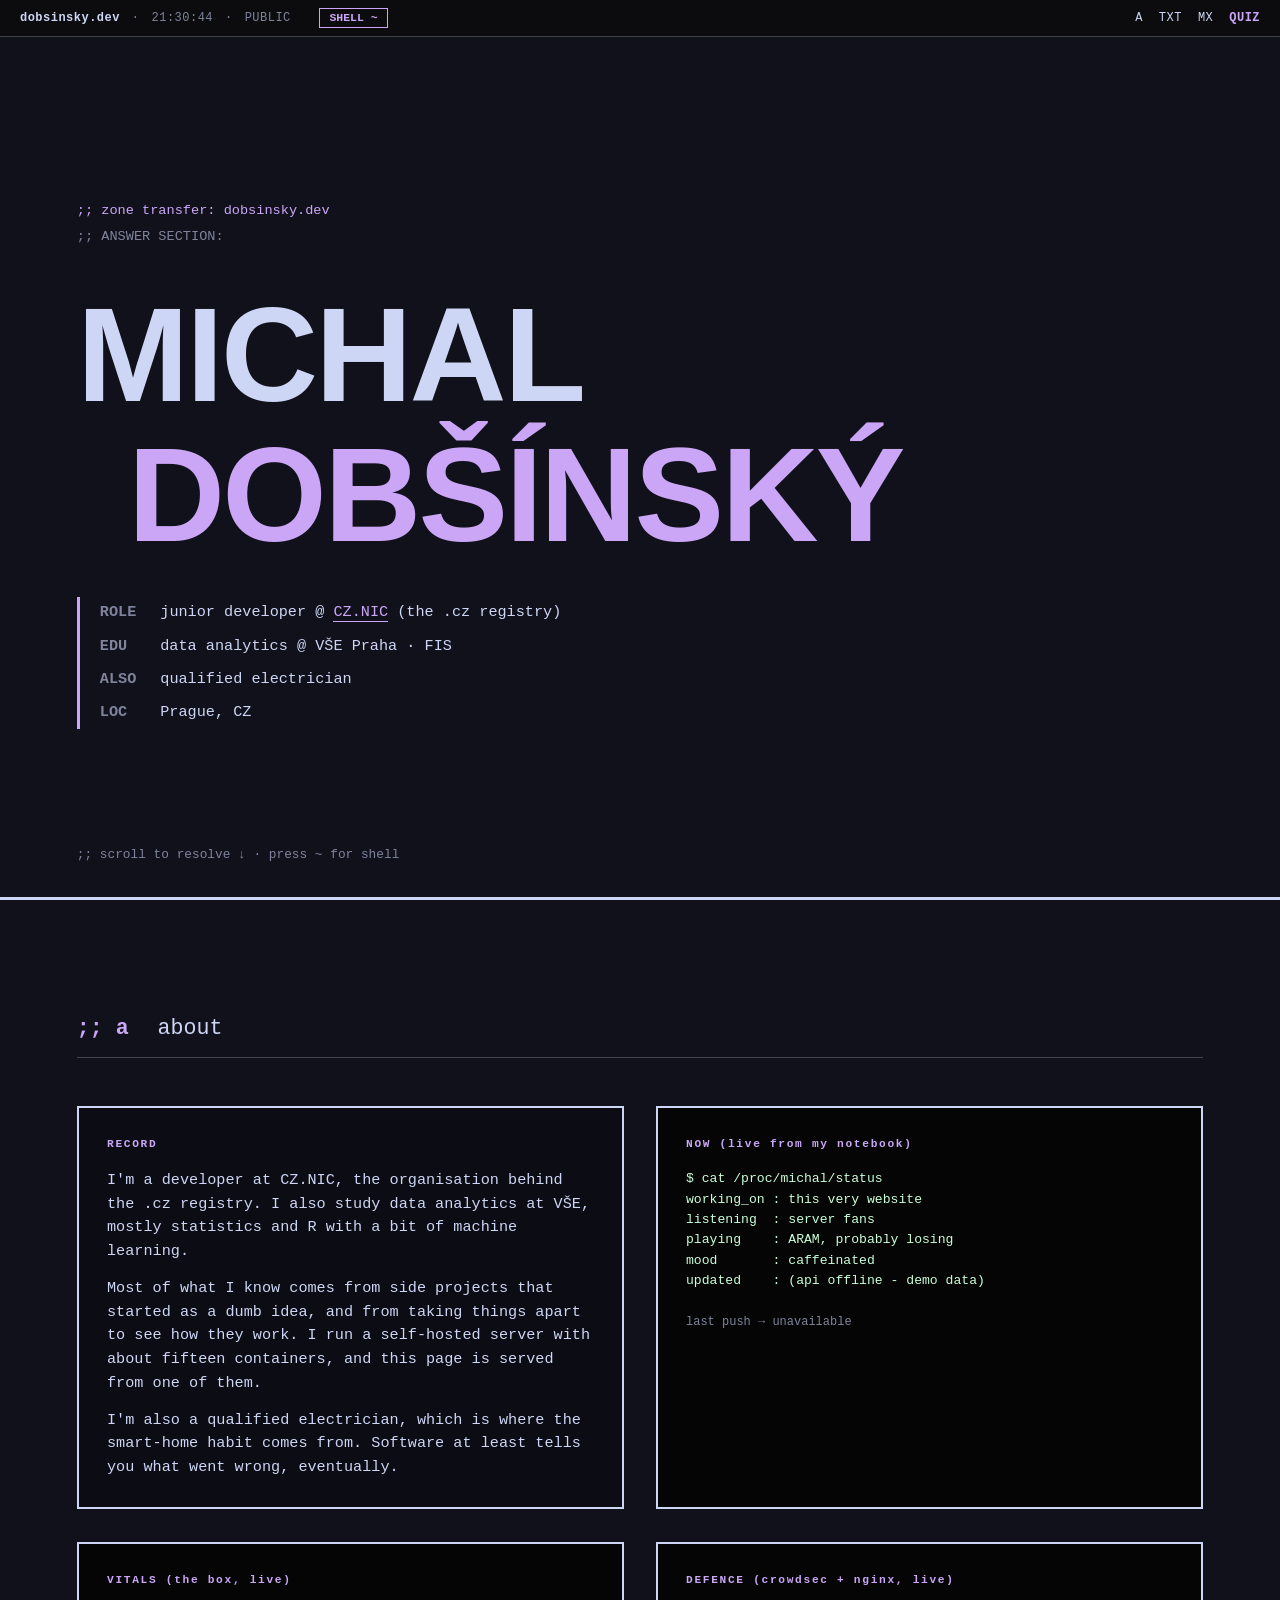
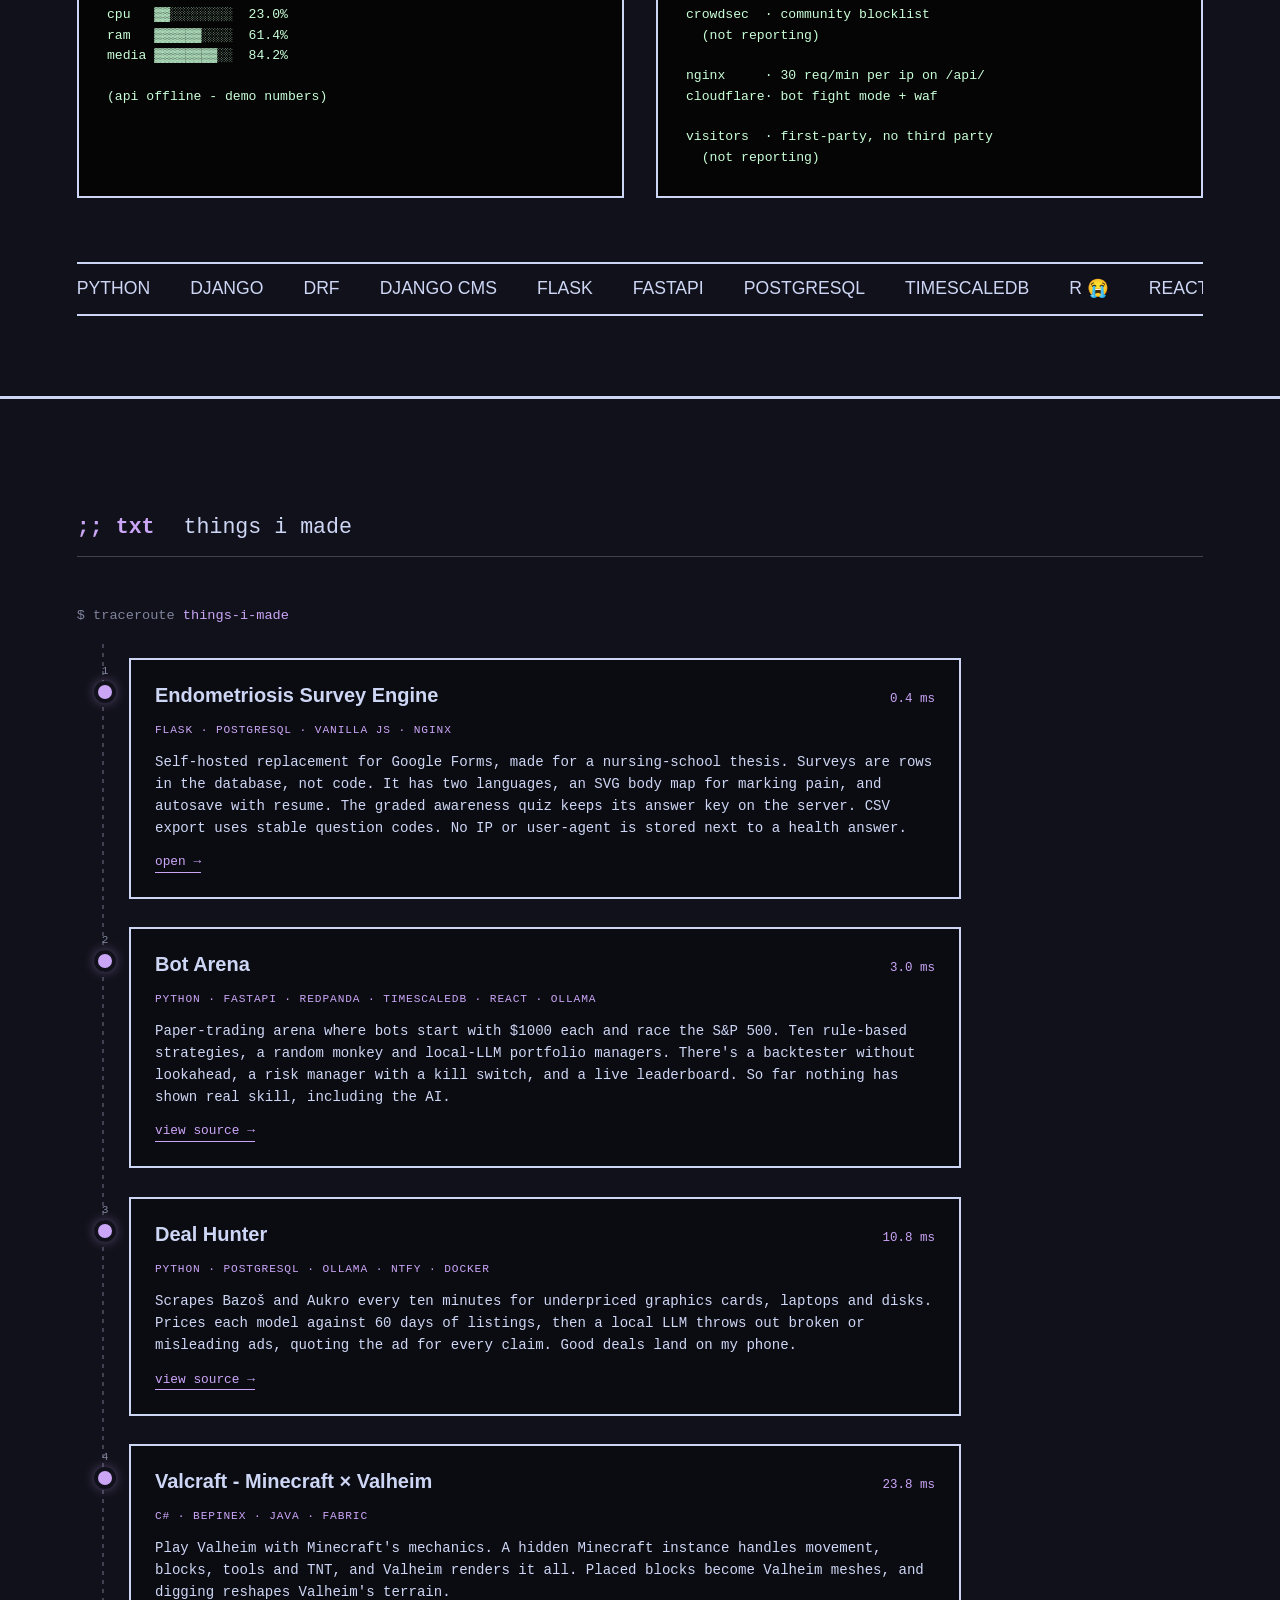
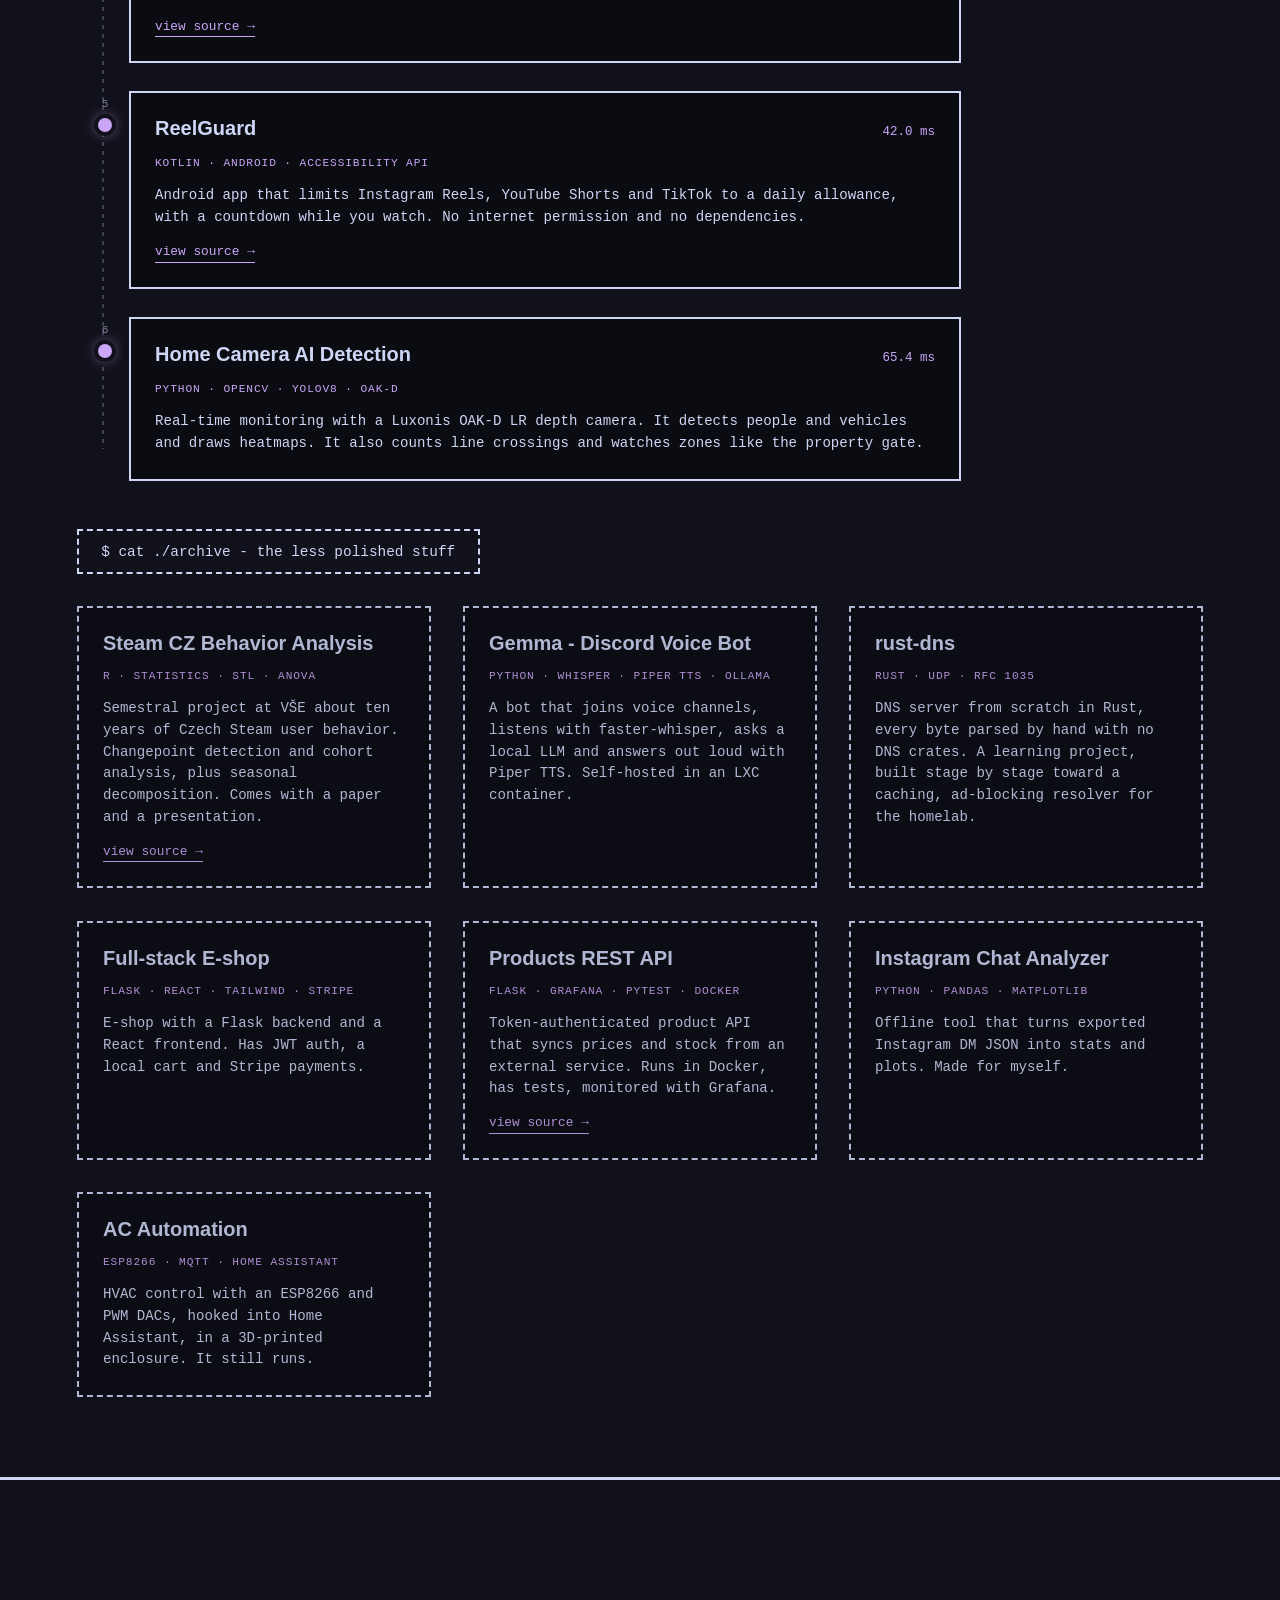
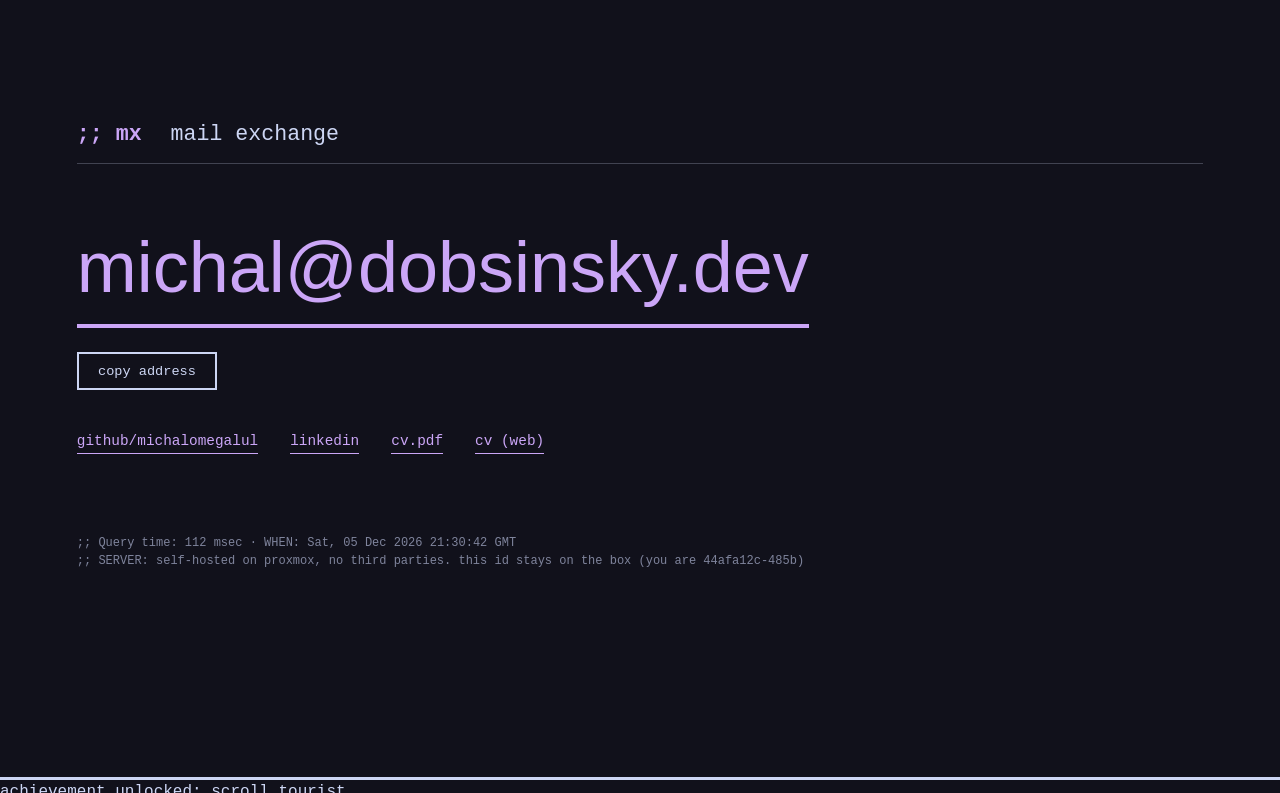
==== commit 32c84234: "portfolio: projects as a traceroute, newest projects featured" ====
--- a/portfolio/site/index.html
+++ b/portfolio/site/index.html
@@ -107,6 +107,7 @@
 <link rel="preload" href="/fonts/ArchivoBlack-400-latin-ext.woff2" as="font" type="font/woff2" crossorigin>
 <link rel="stylesheet" href="css/fonts.css">
 <link rel="stylesheet" href="css/style.css">
+<link rel="stylesheet" href="css/achievements.css">
 </head>
 <body data-bg="ink">
 
@@ -272,8 +273,7 @@
 
 <!-- GSAP vendored at 3.12.5 rather than pulled from cdnjs: one less origin to
      trust, and the animation no longer depends on someone else's uptime.
-     shell/terminal.js is not here: app.js loads it on demand (loadShell).
-     All of them are deferred, and that is load-bearing. Deferred scripts run in
+     ALL FOUR are deferred, and that is load-bearing. Deferred scripts run in
      document order after parsing, so app.js still sees window.gsap; deferring
      only the GSAP pair would have app.js run first, find no gsap, and silently
      drop every animation on the page. -->
@@ -281,5 +281,6 @@
 <script defer src="vendor/ScrollTrigger.min.js"></script>
 <script defer src="js/app.js"></script>
 <script defer src="js/cursor.js"></script>
+<script defer src="js/terminal.js"></script>
 </body>
 </html>
--- a/portfolio/site/css/style.css
+++ b/portfolio/site/css/style.css
@@ -358,13 +358,87 @@
   .statusbar { font-size: 0.68rem; gap: 0.4rem; }
 }
 
-/* ---------- shell button (the shell itself is shell/shell.css) ---------- */
+/* ---------- terminal overlay ---------- */
 .statusbar__shell {
   font-family: var(--mono); font-size: 0.72rem; font-weight: 700;
   background: none; border: 1px solid var(--signal); color: var(--signal);
   padding: 0.15rem 0.6rem; cursor: pointer; margin-left: 1rem;
 }
 .statusbar__shell:hover { background: var(--signal); color: var(--ink); }
+
+.term[hidden] { display: none; }
+
+.term {
+  position: fixed; inset: 0; z-index: 200;
+  background: rgba(0, 0, 0, 0.6);
+  display: flex; align-items: flex-start; justify-content: center;
+  padding: 8vh 4vw;
+}
+.term__win {
+  width: min(60rem, 100%);
+  background: #050505;
+  border: 2px solid var(--signal);
+  box-shadow: 10px 10px 0 rgba(0,0,0,0.45);
+  transform: translateY(-30px); opacity: 0;
+  transition: transform 0.25s ease, opacity 0.25s ease;
+  display: flex; flex-direction: column;
+  max-height: 80vh;
+}
+.term--open .term__win { transform: translateY(0); opacity: 1; }
+
+.term__bar {
+  display: flex; justify-content: space-between; align-items: center;
+  border-bottom: 1px solid var(--signal);
+  padding: 0.4rem 0.9rem; font-size: 0.72rem; color: var(--signal);
+}
+.term__close {
+  font-family: var(--mono); background: none; border: none;
+  color: var(--signal); cursor: pointer; font-size: 0.9rem;
+}
+.term__close:hover { color: var(--fg); }
+
+.term__out {
+  padding: 0.9rem; overflow-y: auto; flex: 1;
+  font-size: 0.82rem; min-height: 14rem;
+}
+.term__line { white-space: pre-wrap; color: var(--fg); }
+.term__line a { color: var(--signal); }
+.term__prompt { color: var(--signal); }
+.term__dim { color: var(--fg-dim); }
+.term__accent { color: var(--signal); }
+.term__err { color: #ff5544; }
+
+.term__inputrow {
+  display: flex; gap: 0.6rem; align-items: center;
+  border-top: 1px solid rgba(255, 176, 0, 0.3);
+  padding: 0.6rem 0.9rem;
+}
+.term__ps1 { color: var(--signal); font-size: 0.82rem; white-space: nowrap; }
+.term__input {
+  flex: 1; font-family: var(--mono); font-size: 0.85rem;
+  background: none; border: none; color: var(--fg); caret-color: var(--signal);
+}
+.term__input:focus { outline: none; }
+
+@media (max-width: 640px) {
+  .term { padding: 4vh 2vw; }
+  .term__ps1 { display: none; }
+}
+
+/* ---------- editor in terminal ---------- */
+.ted { border: 1px solid var(--signal); margin: 0.5rem 0; }
+.ted__bar {
+  display: flex; justify-content: space-between;
+  font-size: 0.7rem; color: var(--ink);
+  background: var(--signal); padding: 0.2rem 0.6rem;
+}
+.ted__area {
+  width: 100%; min-height: 11rem; resize: vertical;
+  font-family: var(--mono); font-size: 0.82rem;
+  background: transparent; color: var(--fg);
+  border: none; padding: 0.6rem;
+}
+.ted__area:focus { outline: none; }
 
 /* ---------- themes ----------
    theme switching redefines the core vars; app.js reads section
@@ -411,6 +485,9 @@
 [data-theme="latte"] .sec--srv .svc, [data-theme="latte"] .sec--srv .visitor input,
 [data-theme="latte"] .sec--srv .visitor button { border-color: #EFF1F5; color: #EFF1F5; background: transparent; }
 
+/* scroll lock while terminal is open */
+body.term-open { overflow: hidden; }
+
 /* ---------- more themes ---------- */
 [data-theme="dracula"] {
   --ink: #191a24; --cobalt: #282a36; --oxide: #44475a; --bone: #f8f8f2;
@@ -424,6 +501,16 @@
   --ink: #2e3440; --cobalt: #3b4252; --oxide: #4c566a; --bone: #eceff4;
   --signal: #88c0d0; --fg: #e5e9f0; --fg-dim: #7b88a1; --line: rgba(229,233,240,.25);
 }
+
+/* ---------- slots foreclosure ---------- */
+.wasted {
+  position: fixed; inset: 0; z-index: 999;
+  background: #000; color: #c33;
+  display: flex; flex-direction: column; align-items: center; justify-content: center;
+  font-family: var(--display); font-size: clamp(1.6rem, 5vw, 3.5rem);
+  gap: 1rem; text-align: center; padding: 2rem;
+}
+.wasted__sub { font-family: var(--mono); font-size: 0.95rem; color: #777; }
 
 /* ---------- cursor tag (js/cursor.js) ---------- */
 .cursor-tag {
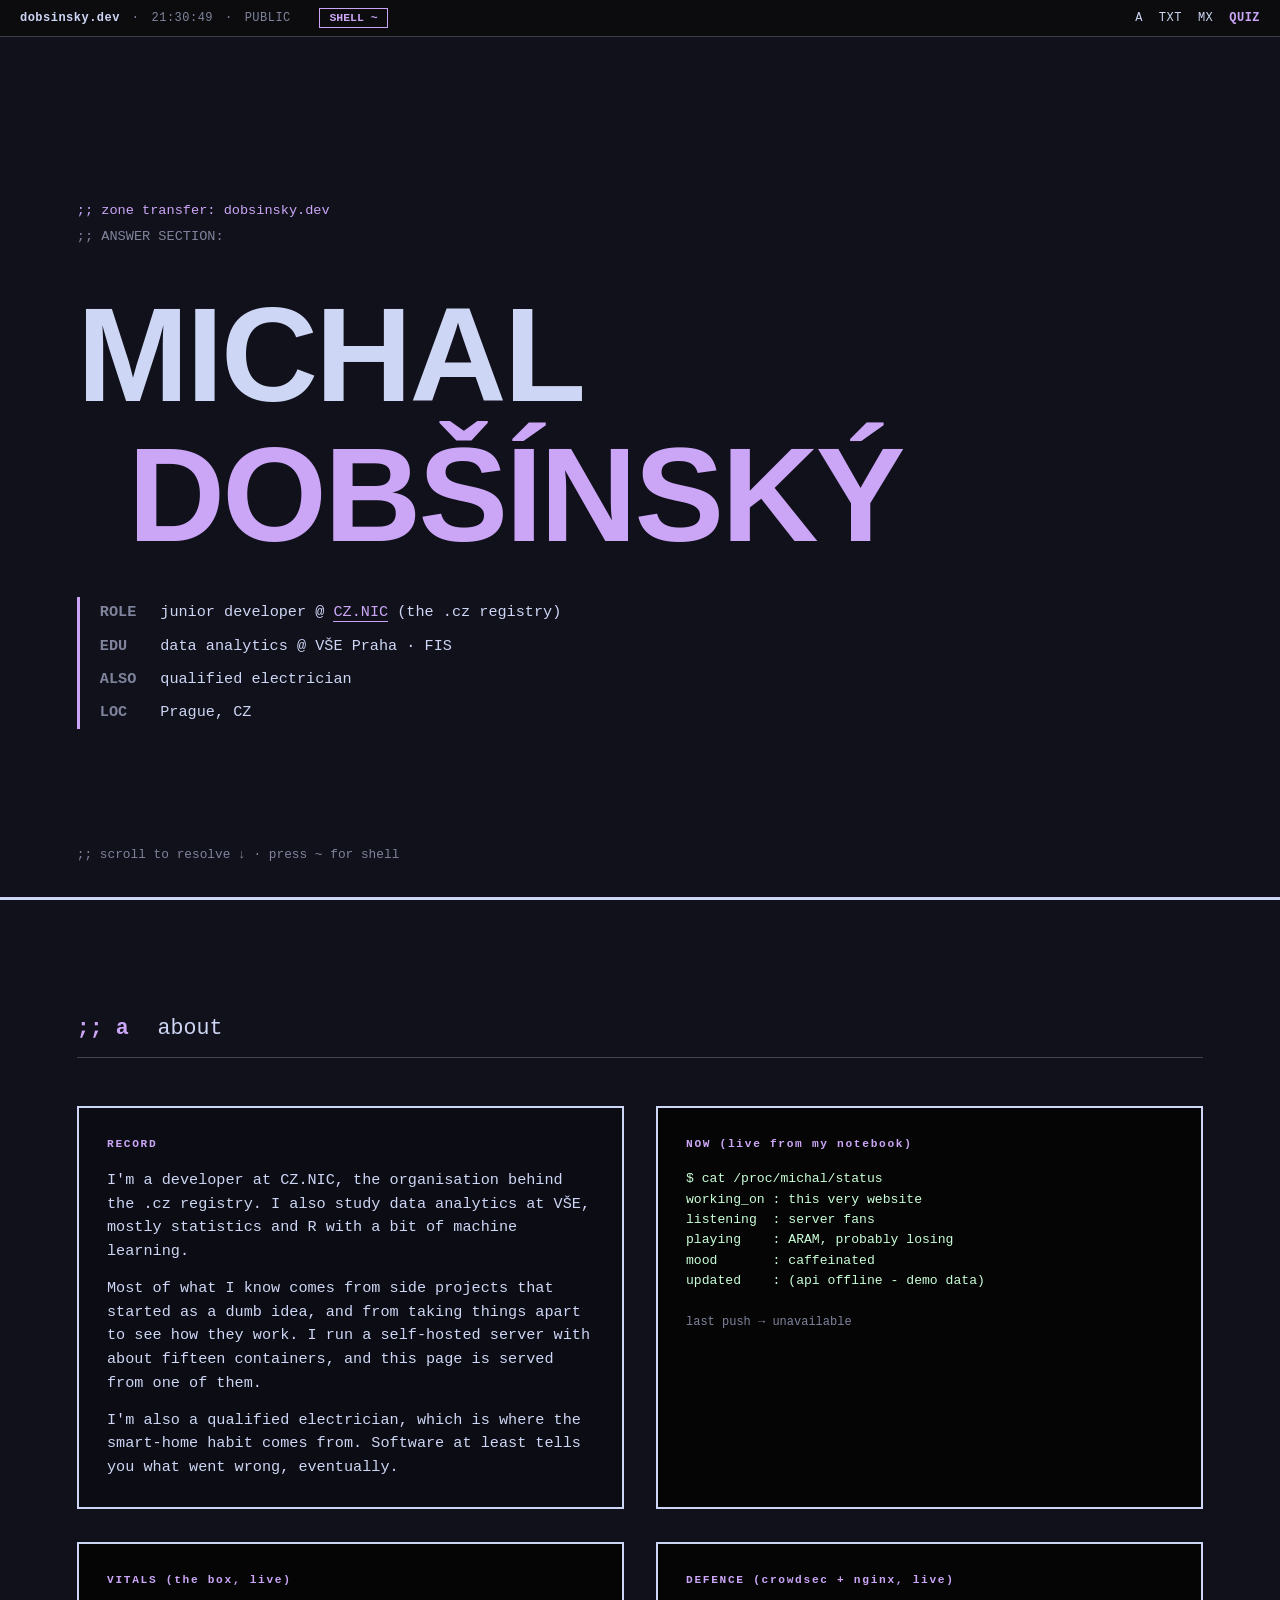
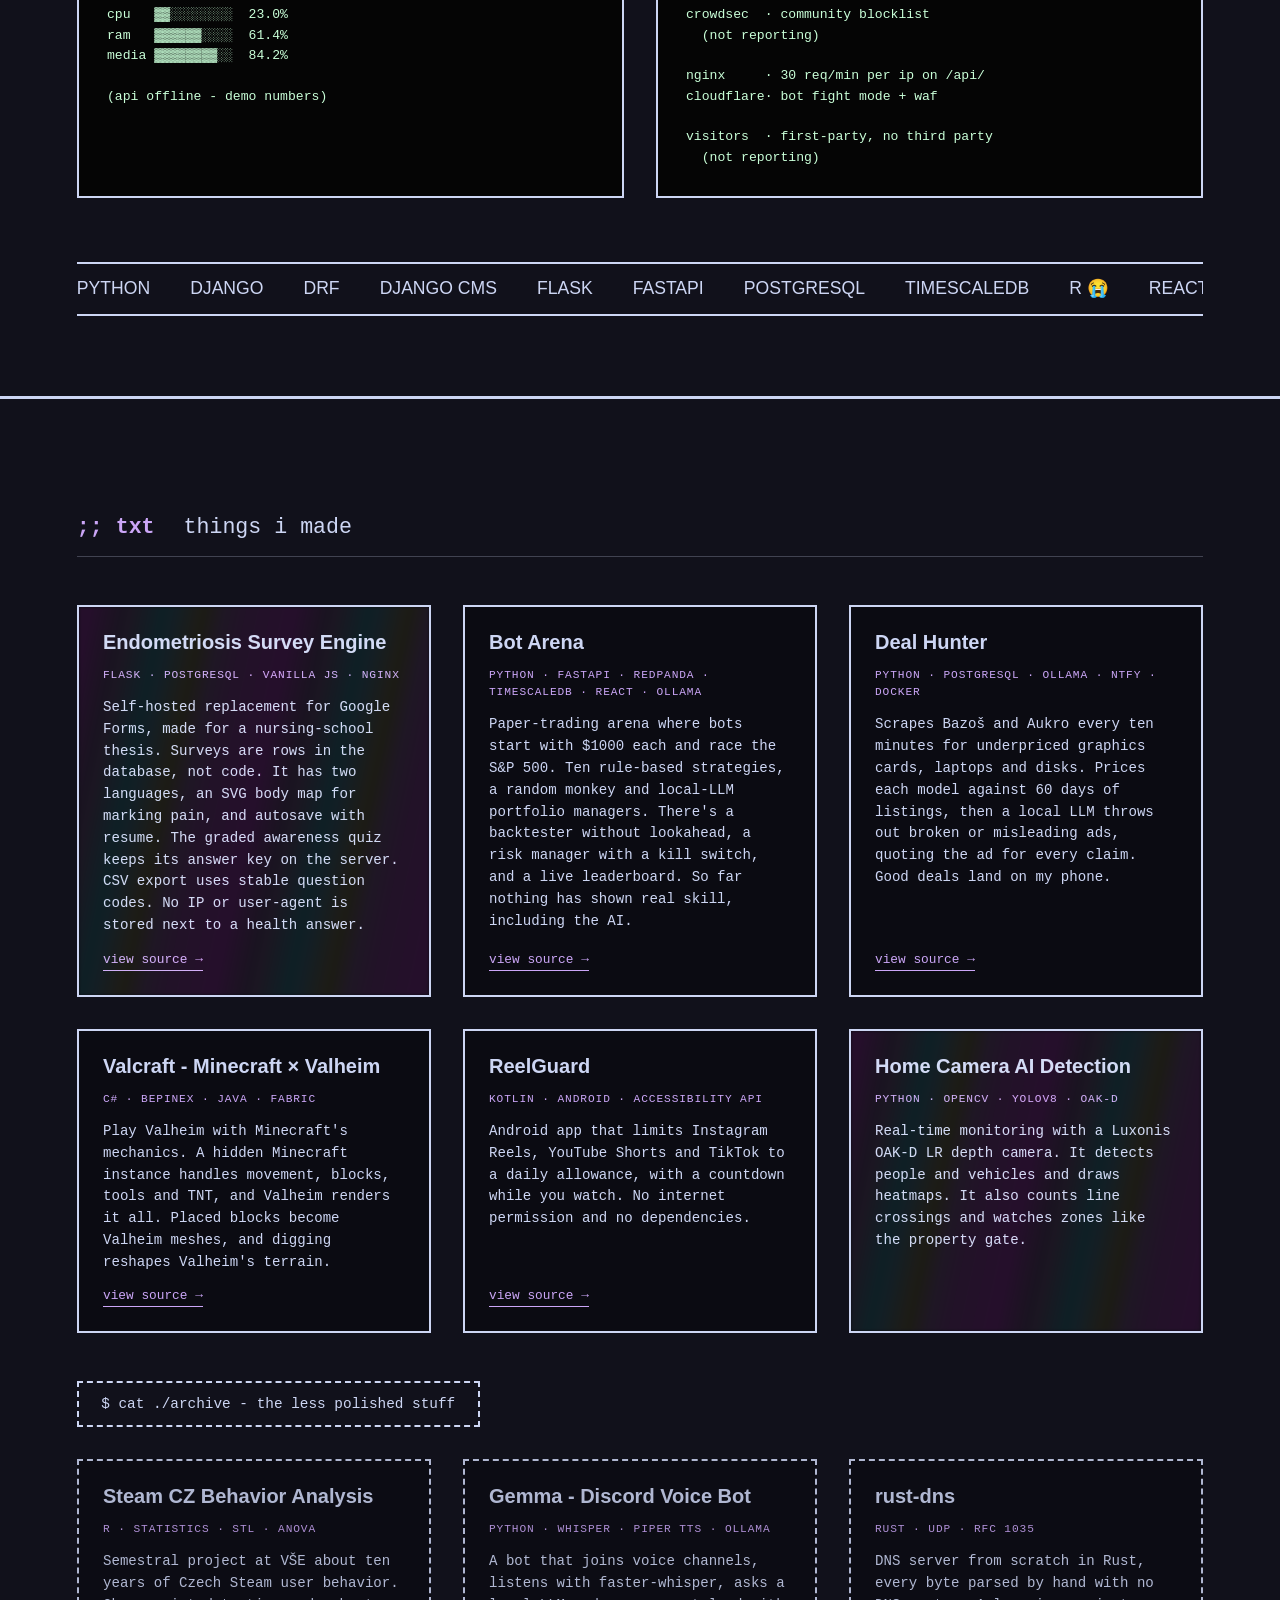
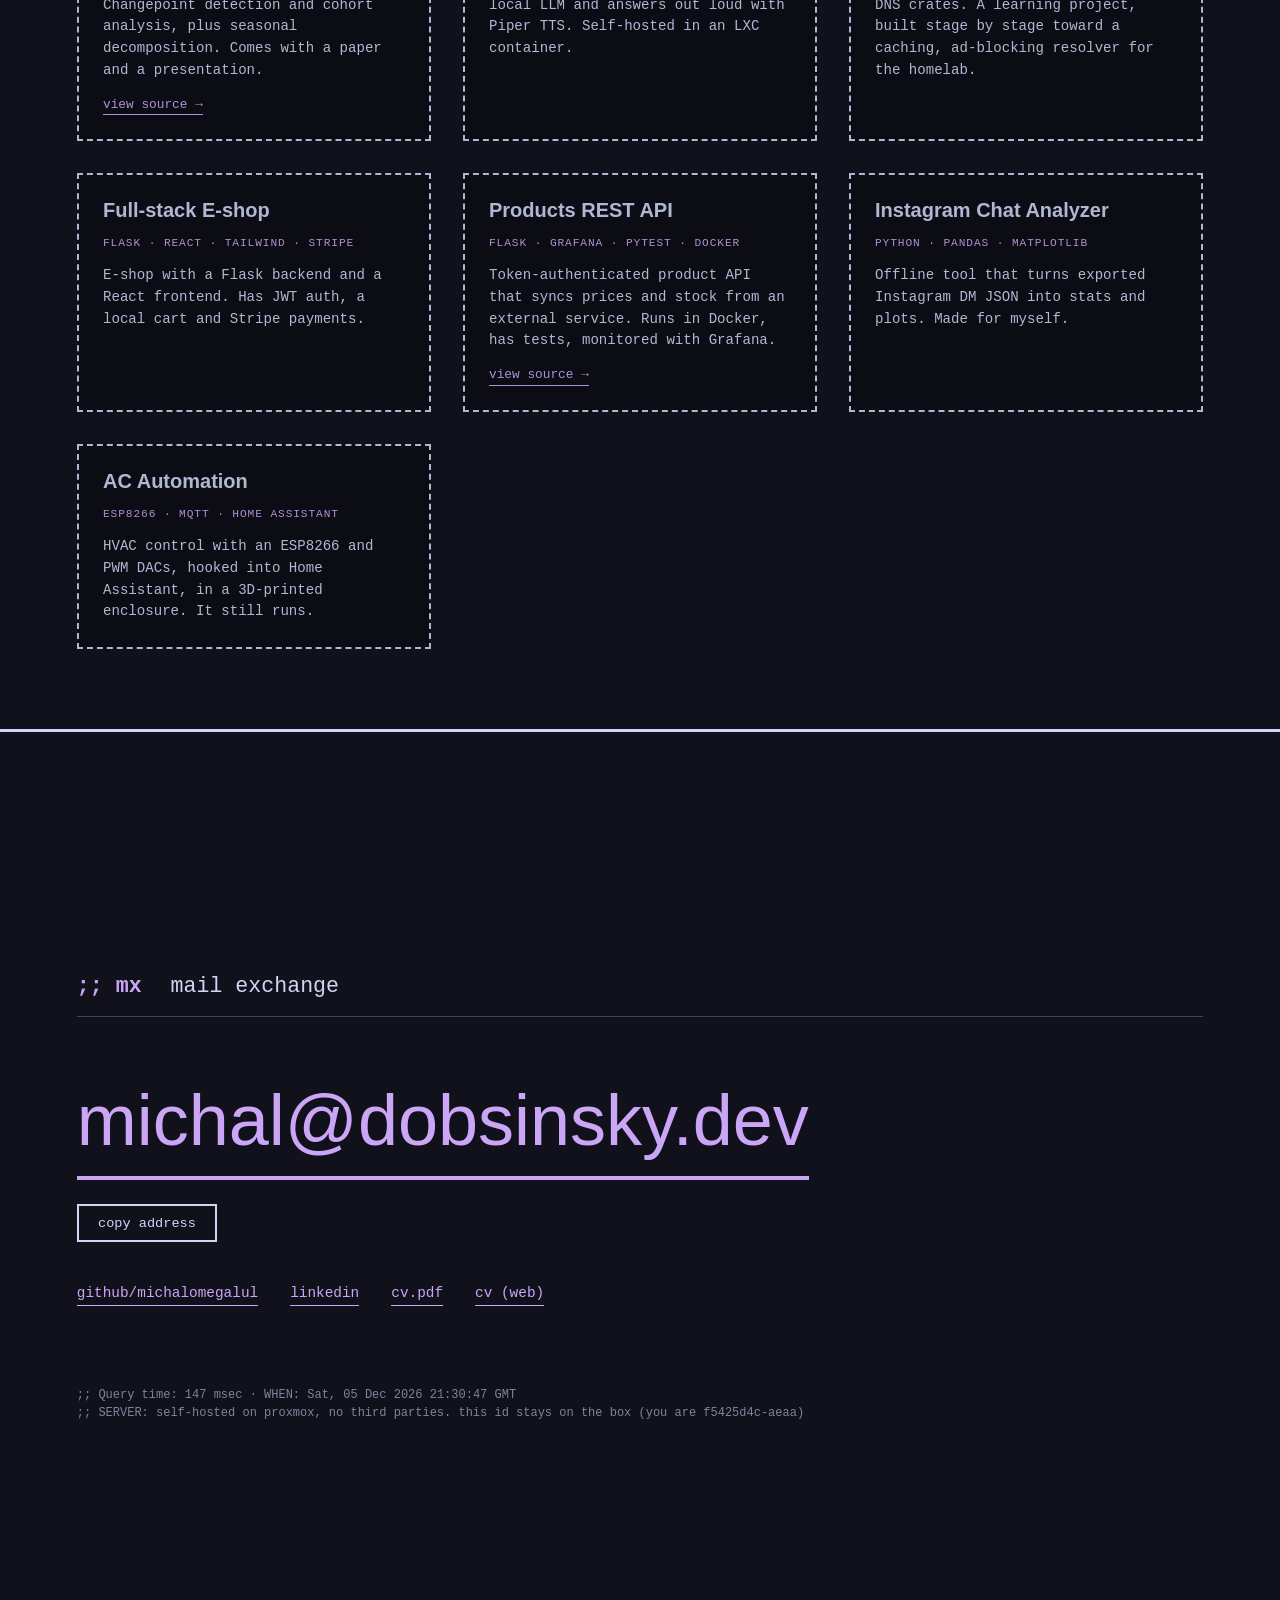
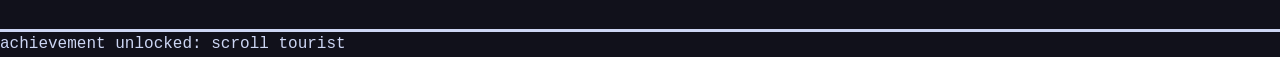
==== commit f905c767: "portfolio: plainer about text, more skills in the marquee" ====
--- a/portfolio/site/index.html
+++ b/portfolio/site/index.html
@@ -207,11 +207,7 @@
 <!-- ============ TXT RECORDS - PROJECTS ============ -->
 <section class="sec" data-bg="ink" id="rec-txt">
   <h2 class="rec__header"><span class="rec__type">;; TXT</span> things I made</h2>
-  <div class="trace" id="projects-featured">
-    <p class="trace__cmd" aria-hidden="true">$ traceroute <b>things-i-made</b></p>
-    <span class="trace__rail" aria-hidden="true"></span>
-    <span class="trace__line" aria-hidden="true"></span>
-  </div>
+  <div class="projects" id="projects-featured"></div>
 
   <button class="archive-toggle" id="archive-toggle" aria-expanded="false">
     $ cat ./archive - the less polished stuff
--- a/portfolio/site/css/style.css
+++ b/portfolio/site/css/style.css
@@ -184,12 +184,19 @@
   /* Defaults matter: attachTilt only sets these on pointer interaction, and on
      a touch device it never runs at all. */
   --rx: 0deg; --ry: 0deg;
+  --mx: 50%; --my: 50%;
+  --bx: 50%; --by: 50%;
+  /* Unitless, and they must have a value here: the variants feed them to calc()
+     inside hue-rotate() and conic-gradient(), and an unresolved var makes the
+     whole declaration invalid rather than just falling back. */
+  --hx: 50; --hy: 50;
   --lift: 0;
 
   position: relative;
   border: 2px solid var(--fg);
   padding: 1.5rem;
   background: rgba(0, 0, 0, 0.3);
+  transform-style: preserve-3d;
   will-change: transform;
   display: flex; flex-direction: column; gap: 0.8rem;
 
@@ -201,65 +208,140 @@
 }
 .project:hover { border-color: var(--signal); }
 
-/* ---------- traceroute (featured projects) ---------- */
-/* The featured list reads as a traceroute: a line runs down the gutter and each
-   project is a hop on it. app.js draws the line as the section scrolls and
-   lights each hop when the line reaches it. The resting state in this file is
-   "all lit", so without JS, without GSAP or with reduced motion the list is
-   simply complete; app.js adds .trace--live to opt into the animation. */
-.trace {
-  --gutter: 3.25rem;
-  position: relative;
-  display: flex; flex-direction: column; gap: 1.75rem;
-  padding-left: var(--gutter);
-  perspective: 1200px;
-}
-.trace__cmd { font-size: 0.85rem; color: var(--fg-dim); margin: 0 0 0.25rem calc(-1 * var(--gutter)); }
-.trace__cmd b { color: var(--signal); font-weight: 400; }
-.trace__rail, .trace__line {
-  position: absolute; top: 2.4rem; bottom: 2rem;
-  left: calc(var(--gutter) / 2 - 1px); width: 2px;
-}
-.trace__rail { background: repeating-linear-gradient(to bottom, var(--line) 0 4px, transparent 4px 9px); }
-.trace__line {
-  background: linear-gradient(to bottom, transparent, var(--signal) 3rem);
-  transform-origin: top;
-  box-shadow: 0 0 10px var(--signal);
-}
-
-.hop { max-width: 52rem; }
-.hop__n {
-  position: absolute; top: 1.55rem; left: calc(-1 * var(--gutter));
-  width: var(--gutter); text-align: center;
-  font-size: 0.7rem; color: var(--fg-dim);
-  transform: translateY(-1.35rem);
-}
-.hop__dot {
-  position: absolute; top: 1.55rem; left: calc(-1 * var(--gutter) / 2 - 7px);
-  width: 14px; height: 14px; border-radius: 50%;
-  border: 2px solid var(--signal); background: var(--signal);
-  box-shadow: 0 0 0 4px var(--ink), 0 0 14px var(--signal);
-  transition: background .3s ease, box-shadow .3s ease;
-}
-.hop__head { display: flex; align-items: baseline; justify-content: space-between; gap: 1rem; }
-.hop__rtt { font-size: 0.78rem; color: var(--signal); white-space: nowrap; font-variant-numeric: tabular-nums; }
-
-/* Unreached hops: hollow dot, dim border, timeout stars. */
-.trace--live .hop:not(.hop--lit) { border-color: var(--line); }
-.trace--live .hop:not(.hop--lit) .hop__dot { background: var(--ink); box-shadow: 0 0 0 4px var(--ink); }
-.trace--live .hop:not(.hop--lit) .hop__rtt { color: var(--fg-dim); }
-.hop--lit { animation: hop-ping .6s ease-out; }
-@keyframes hop-ping { from { box-shadow: 0 0 0 0 var(--signal); } to { box-shadow: 0 0 0 14px transparent; } }
-
-@media (max-width: 480px) {
-  .trace { --gutter: 2rem; }
-  .hop__head { flex-direction: column; gap: 0.3rem; }
-}
-
-/* The tilt is motion. Leave the border cue, drop the rest. */
+/* ---------- holographic foil (featured cards only) ---------- */
+/* Two stacked layers, the way a foil card actually reads: a rainbow diffraction
+   pattern that slides against the tilt, and a specular highlight that tracks
+   the cursor. isolation:isolate keeps the blend modes inside the card instead
+   of letting them punch through to the page background. */
+.project--holo { overflow: hidden; isolation: isolate; }
+
+.project__foil, .project__glare {
+  position: absolute; inset: 0;
+  pointer-events: none;
+  opacity: 0;
+  transition: opacity .3s ease;
+  border-radius: inherit;
+}
+.project--holo:hover .project__foil { opacity: .55; }
+.project--holo:hover .project__glare { opacity: 1; }
+
+/* Shared specular highlight. Variants override it where the look needs
+   something other than a round hotspot. */
+.project__glare {
+  background: radial-gradient(
+    circle at var(--mx) var(--my),
+    rgba(255, 255, 255, .30),
+    rgba(255, 255, 255, .07) 32%,
+    transparent 62%
+  );
+  mix-blend-mode: overlay;
+}
+
+/* ---- 1. HOLOGRAPHIC (Balatro) ------------------------------------------- */
+/* Magenta-dominant with cyan and gold streaks, not a full rainbow - that is
+   what separates Balatro's Holographic from its Polychrome. The hue rotates
+   with pointer x, because a hologram changes colour with viewing angle; a fixed
+   gradient just looks like a sticker. Faintly present at rest and drifting,
+   since these cards are always holographic in-game, not only on hover. */
+.project--fx-holo .project__foil {
+  background: repeating-linear-gradient(
+    102deg,
+    rgba(255, 92, 190, .70) 0%,
+    rgba(255, 170, 235, .40) 4%,
+    rgba(130, 225, 255, .55) 9%,
+    rgba(255, 232, 150, .45) 14%,
+    rgba(196, 120, 255, .60) 19%,
+    rgba(255, 92, 190, .70) 25%
+  );
+  background-size: 190% 190%;
+  background-position: var(--bx) var(--by);
+  mix-blend-mode: color-dodge;
+  filter: saturate(1.9) contrast(1.15) hue-rotate(calc((var(--hx) - 50) * 1.4deg)) blur(1.5px);
+  opacity: .22;
+  animation: holo-drift 7s ease-in-out infinite;
+}
+.project--fx-holo:hover .project__foil {
+  opacity: .62;
+  animation: none;                 /* pointer takes over from the idle drift */
+}
+@keyframes holo-drift {
+  0%, 100% { background-position: 22% 32%; }
+  50%      { background-position: 78% 68%; }
+}
+
+/* ---- 2. FOIL ------------------------------------------------------------ */
+/* Cool, narrow, mirror-like. Screen rather than color-dodge keeps it metallic
+   instead of neon. */
+.project--fx-foil .project__foil {
+  background: repeating-linear-gradient(
+    74deg,
+    rgba(120, 190, 255, 0) 0 3%,
+    rgba(205, 235, 255, .80) 5%,
+    rgba(70, 130, 225, .35) 8%,
+    rgba(120, 190, 255, 0) 11% 17%
+  );
+  background-size: 165% 165%;
+  background-position: var(--bx) var(--by);
+  mix-blend-mode: screen;
+  filter: contrast(1.35) blur(.5px);
+}
+.project--fx-foil:hover .project__foil { opacity: .8; }
+
+/* ---- 3. POLYCHROME ----------------------------------------------------- */
+/* Oil slick: a wide conic sweep, heavily blurred so there are no visible bands,
+   rotating with the pointer. */
+.project--fx-poly .project__foil {
+  background: conic-gradient(
+    from calc(var(--hx) * 3.6deg) at var(--mx) var(--my),
+    #ff5ea8, #ffd166, #4ade80, #38bdf8, #a855f7, #ff5ea8
+  );
+  mix-blend-mode: color-dodge;
+  filter: blur(18px) saturate(1.35);
+}
+.project--fx-poly:hover .project__foil { opacity: .45; }
+
+/* ---- 4. CRT ------------------------------------------------------------- */
+/* Scanlines plus a phosphor band that follows the cursor. The one variant that
+   belongs to this site's own terminal idiom rather than to a card game. */
+.project--fx-crt .project__foil {
+  background: repeating-linear-gradient(
+    0deg,
+    rgba(120, 255, 200, .16) 0 1px,
+    transparent 1px 3px
+  );
+  mix-blend-mode: screen;
+}
+.project--fx-crt:hover .project__foil { opacity: .9; }
+.project--fx-crt .project__glare {
+  background: radial-gradient(
+    130% 16% at 50% var(--my),
+    rgba(170, 255, 220, .38),
+    transparent 70%
+  );
+  mix-blend-mode: screen;
+}
+
+/* ---- 5. GLASS ---------------------------------------------------------- */
+/* Restrained: one diagonal light sweep and a lit top edge. The option that does
+   not announce itself, for comparison against the loud four. */
+.project--fx-glass .project__foil {
+  background:
+    linear-gradient(
+      calc((var(--hx) - 50) * 0.9deg + 115deg),
+      transparent 35%,
+      rgba(255, 255, 255, .16) 48%,
+      rgba(255, 255, 255, .04) 55%,
+      transparent 68%
+    );
+  box-shadow: inset 0 1px 0 rgba(255, 255, 255, .22);
+  mix-blend-mode: screen;
+}
+.project--fx-glass:hover .project__foil { opacity: 1; }
+
+/* The tilt and the foil are both motion. Leave the border cue, drop the rest. */
 @media (prefers-reduced-motion: reduce) {
   .project { transition: border-color .25s ease; transform: none; }
-  .hop--lit { animation: none; }
+  .project__foil, .project__glare { display: none; }
 }
 .project__name { font-family: var(--display); font-size: 1.25rem; line-height: 1.15; }
 .project__stack { font-size: 0.7rem; color: var(--signal); letter-spacing: 0.08em; }
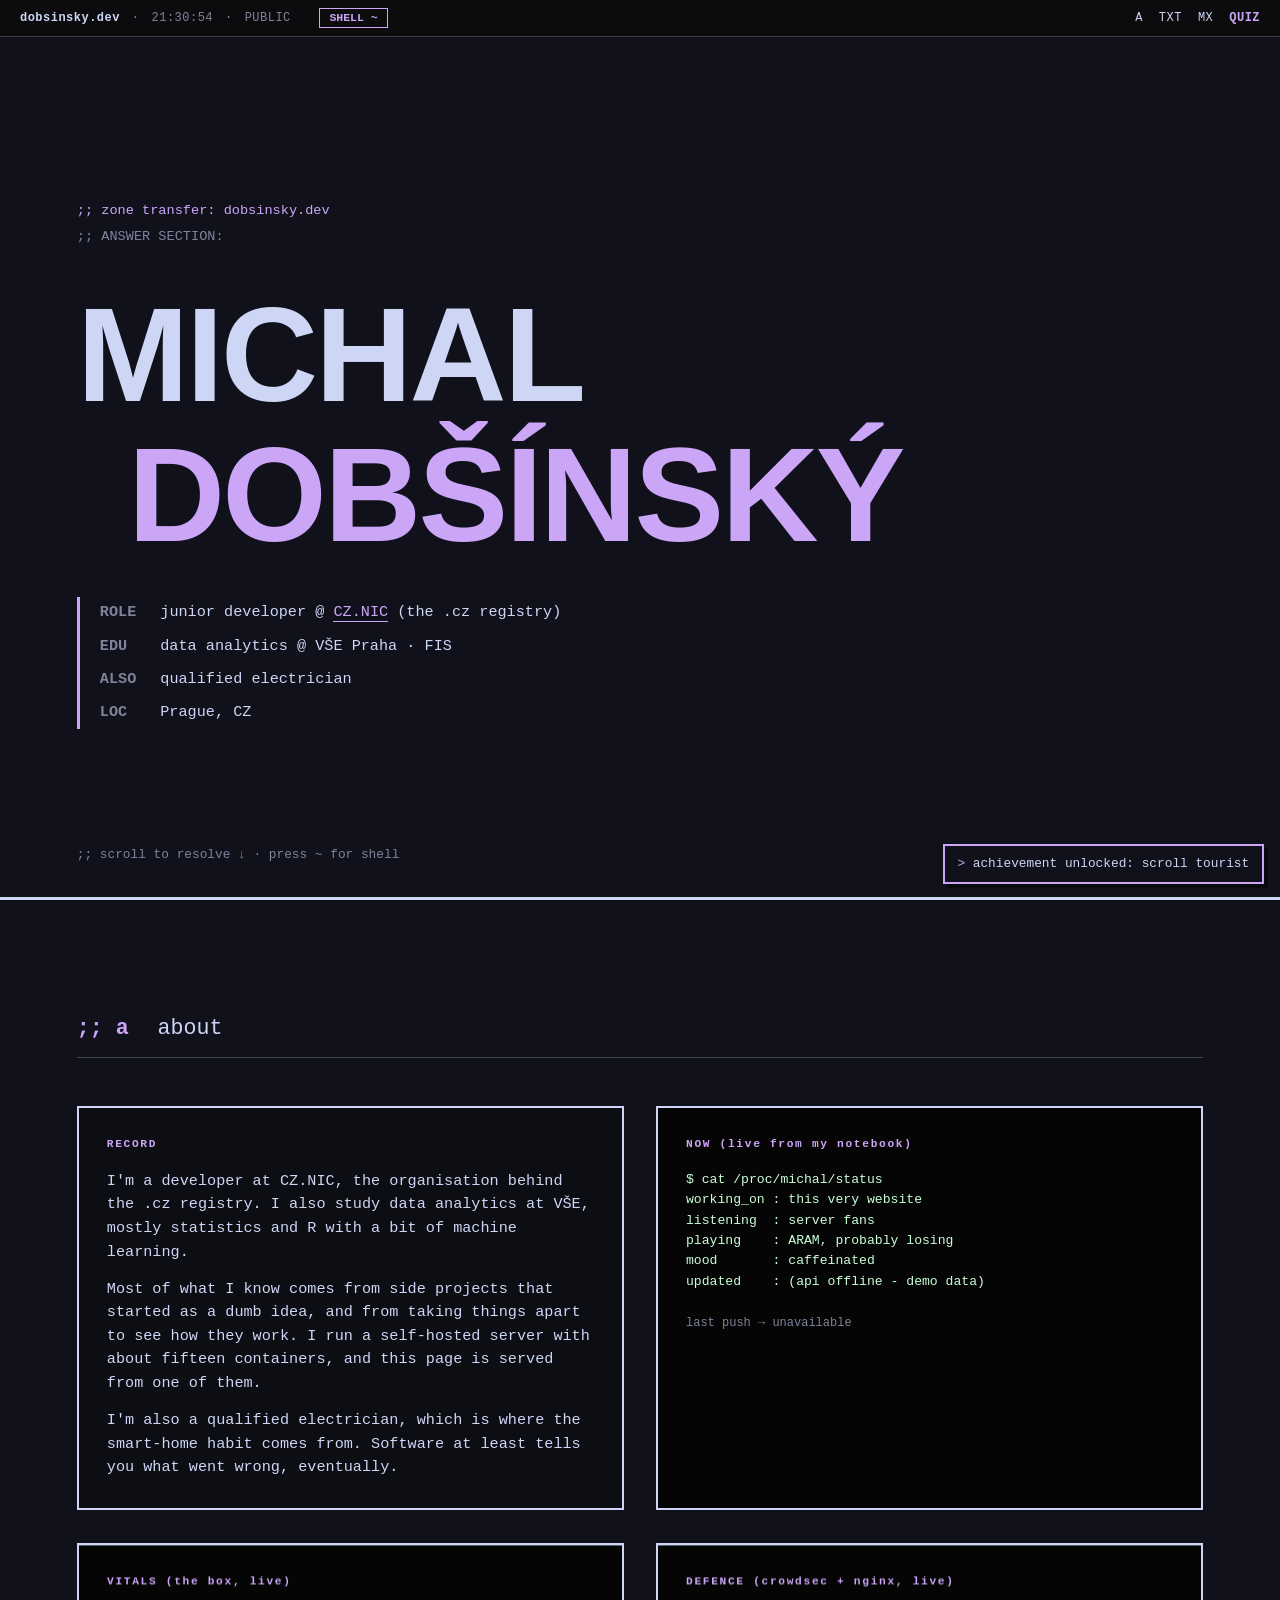
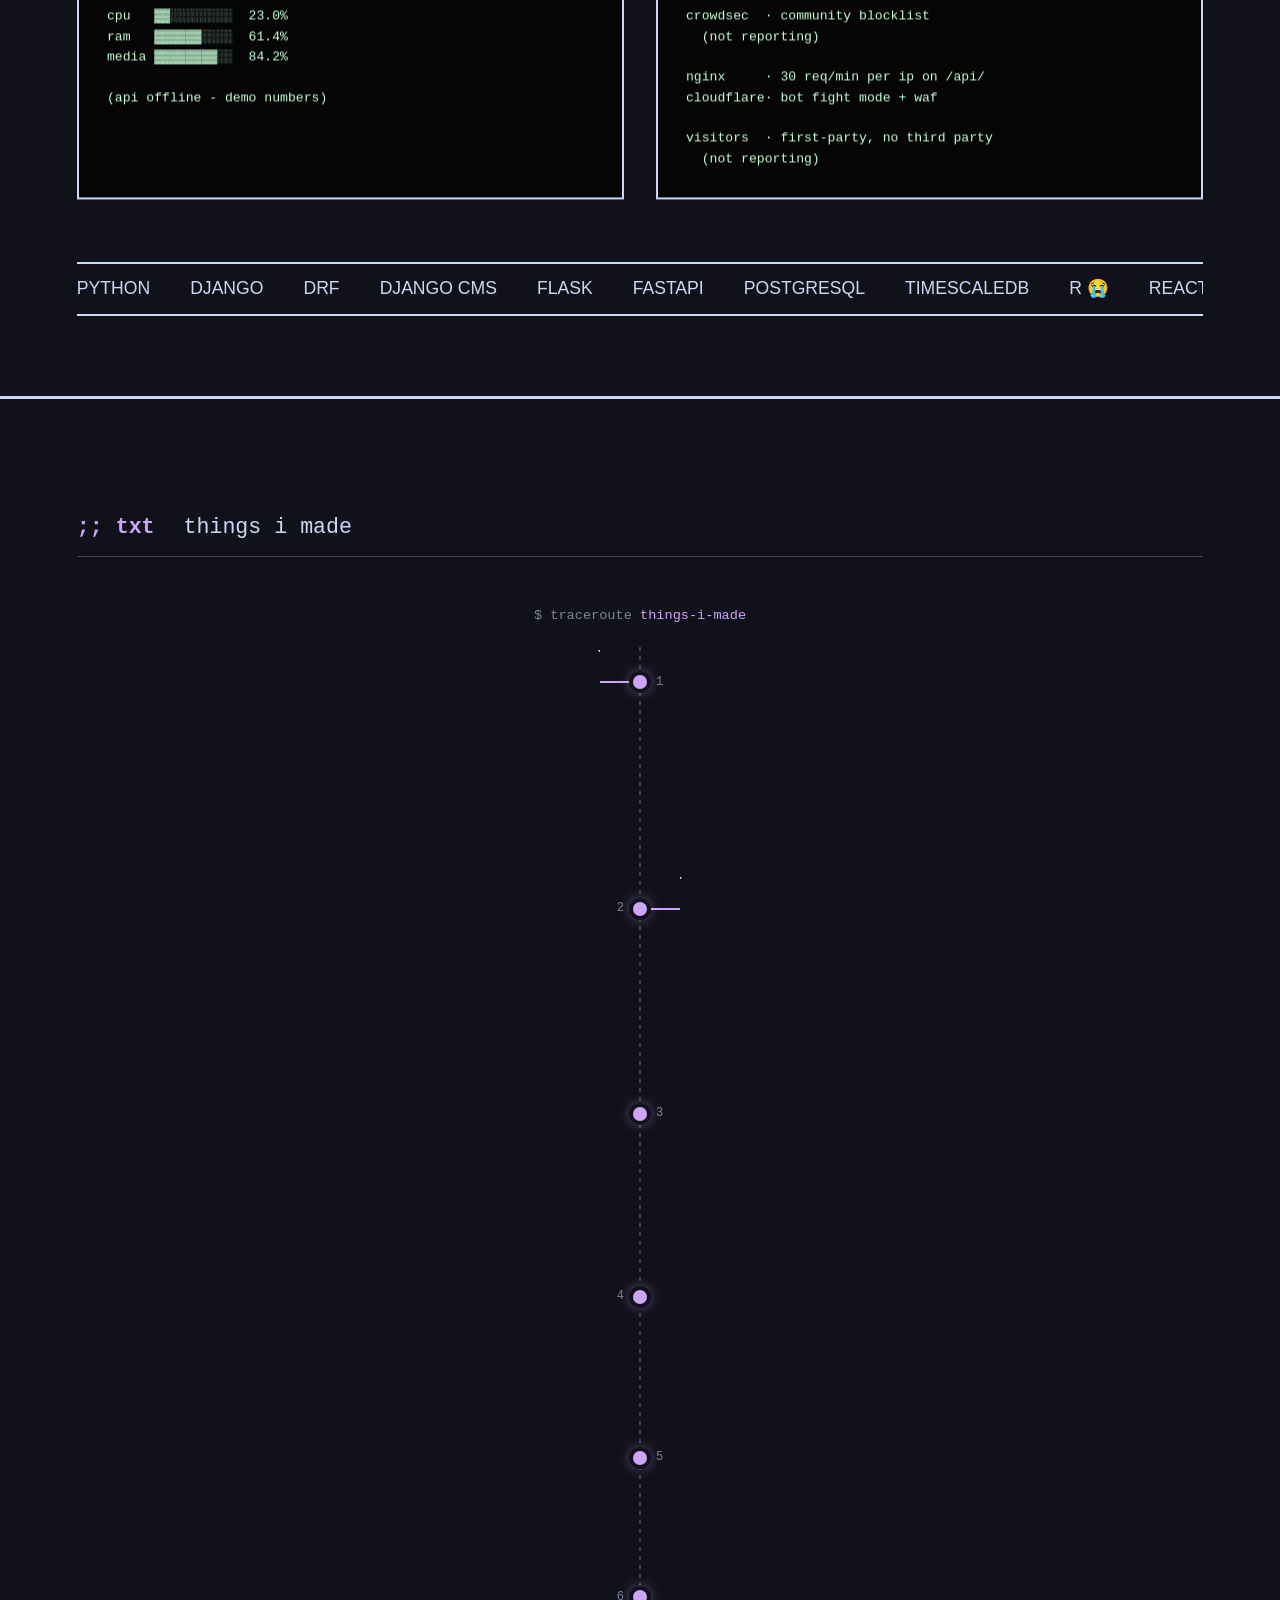
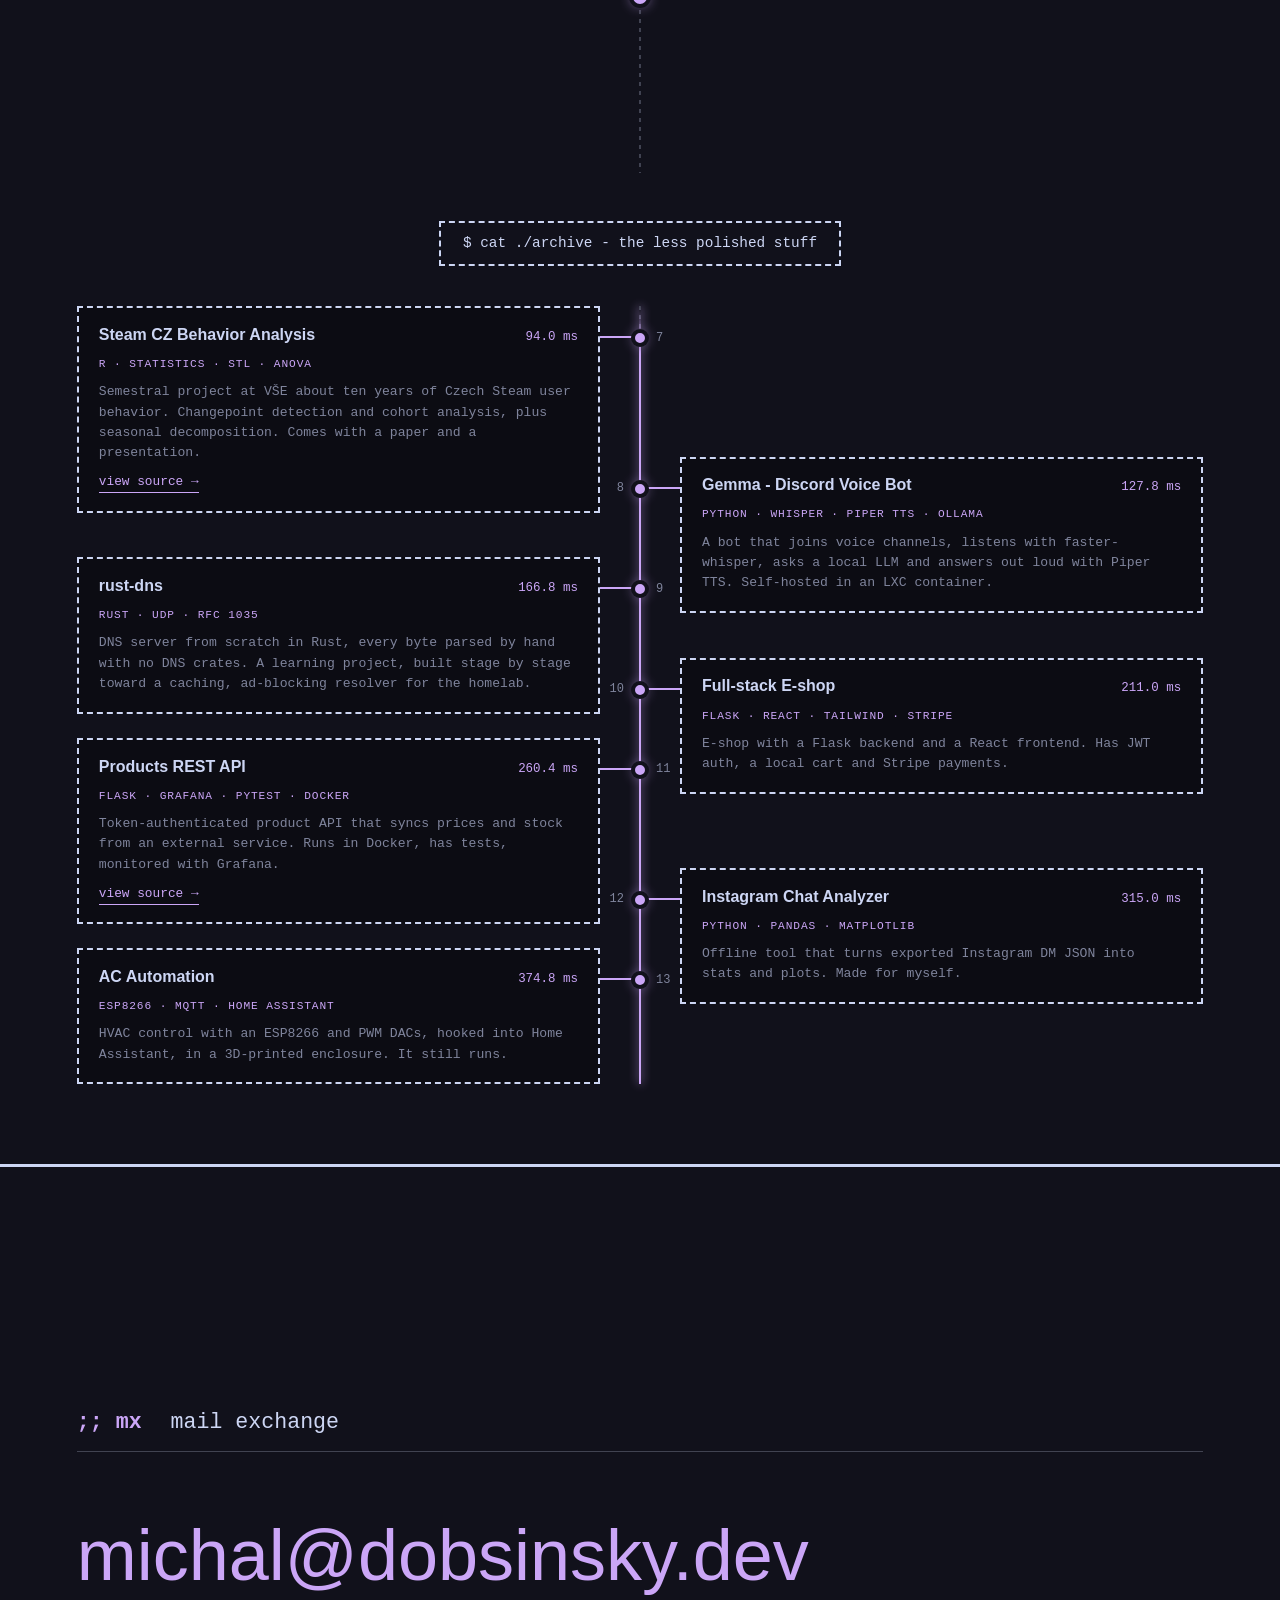
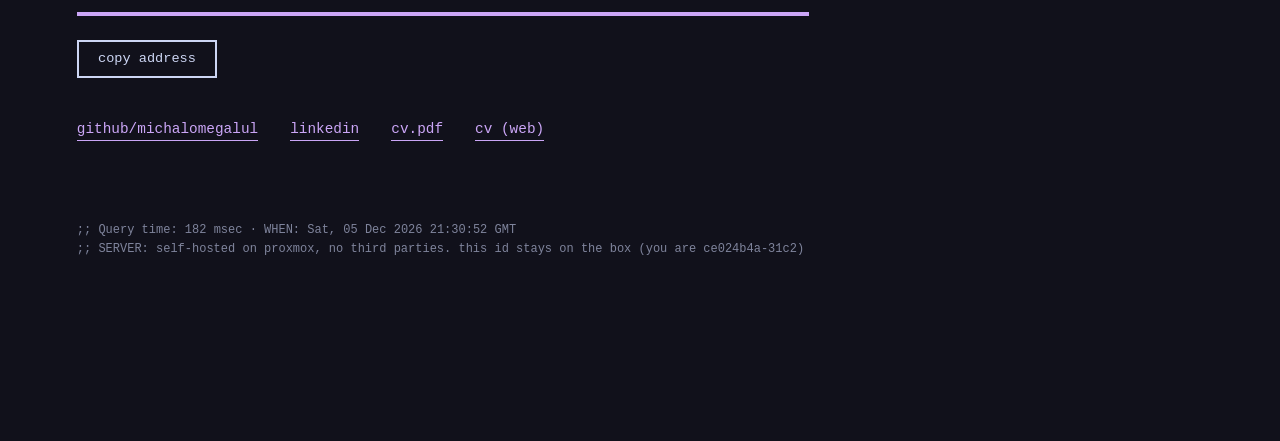
==== commit fc55da83: "portfolio: projects on a centred timeline, cards draw themselves in, archive on the same line" ====
--- a/portfolio/site/index.html
+++ b/portfolio/site/index.html
@@ -105,9 +105,11 @@
 <link rel="preload" href="/fonts/IBMPlexMono-400-latin.woff2" as="font" type="font/woff2" crossorigin>
 <!-- The Š in DOBŠÍNSKÝ is the LCP element and lives in the latin-ext subset. -->
 <link rel="preload" href="/fonts/ArchivoBlack-400-latin-ext.woff2" as="font" type="font/woff2" crossorigin>
-<link rel="stylesheet" href="css/fonts.css">
-<link rel="stylesheet" href="css/style.css">
-<link rel="stylesheet" href="css/achievements.css">
+<!-- ?v= busts Cloudflare's four-hour edge cache and the browser's, so a deploy
+     never pairs this HTML with yesterday's CSS and JS. Bump it on every change
+     to a css/js file (and ASSET_V in app.js for the shell). -->
+<link rel="stylesheet" href="css/fonts.css?v=20261027b">
+<link rel="stylesheet" href="css/style.css?v=20261027b">
 </head>
 <body data-bg="ink">
 
@@ -159,7 +161,7 @@
   <h2 class="rec__header"><span class="rec__type">;; A</span> about</h2>
 
   <div class="grid grid--2">
-    <div class="panel" data-tilt>
+    <div class="panel">
       <p class="panel__label">RECORD</p>
       <p class="panel__body">
         I'm a developer at CZ.NIC, the organisation behind the .cz registry.
@@ -179,18 +181,18 @@
       <p class="panel__foot" id="steam-now" hidden></p>
     </div>
 
-    <div class="panel panel--terminal" data-tilt>
+    <div class="panel panel--terminal">
       <p class="panel__label" id="now-label">NOW (live from my notebook)</p>
       <pre class="now__output" id="now-output">loading...</pre>
       <p class="panel__foot" id="last-commit">fetching last commit...</p>
     </div>
 
-    <div class="panel panel--terminal" data-tilt>
+    <div class="panel panel--terminal">
       <p class="panel__label">VITALS (the box, live)</p>
       <pre class="now__output" id="pulse-output">querying...</pre>
     </div>
 
-    <div class="panel panel--terminal" data-tilt>
+    <div class="panel panel--terminal">
       <p class="panel__label">DEFENCE (crowdsec + nginx, live)</p>
       <pre class="now__output" id="defence-output">querying...</pre>
     </div>
@@ -207,12 +209,24 @@
 <!-- ============ TXT RECORDS - PROJECTS ============ -->
 <section class="sec" data-bg="ink" id="rec-txt">
   <h2 class="rec__header"><span class="rec__type">;; TXT</span> things I made</h2>
-  <div class="projects" id="projects-featured"></div>
+  <div class="trace" id="projects-featured">
+    <p class="trace__cmd" aria-hidden="true">$ traceroute <b>things-i-made</b></p>
+    <span class="trace__rail" aria-hidden="true"></span>
+    <span class="trace__line" aria-hidden="true"></span>
+  </div>
 
   <button class="archive-toggle" id="archive-toggle" aria-expanded="false">
     $ cat ./archive - the less polished stuff
   </button>
-  <div class="projects projects--archive" id="projects-archive" hidden></div>
+  <div class="trace trace--archive" id="projects-archive" hidden>
+    <span class="trace__rail" aria-hidden="true"></span>
+    <span class="trace__line" aria-hidden="true"></span>
+  </div>
+
+  <div class="ruler" id="trace-ruler" aria-hidden="true">
+    <span class="ruler__label">hop 1/1</span>
+    <span class="ruler__scale"><span class="ruler__marks"></span><i class="ruler__head"></i></span>
+  </div>
 </section>
 
 <!-- ============ SRV RECORDS - HOMELAB (TRUSTED ONLY) ============ -->
@@ -269,14 +283,14 @@
 
 <!-- GSAP vendored at 3.12.5 rather than pulled from cdnjs: one less origin to
      trust, and the animation no longer depends on someone else's uptime.
-     ALL FOUR are deferred, and that is load-bearing. Deferred scripts run in
+     shell/terminal.js is not here: app.js loads it on demand (loadShell).
+     All of them are deferred, and that is load-bearing. Deferred scripts run in
      document order after parsing, so app.js still sees window.gsap; deferring
      only the GSAP pair would have app.js run first, find no gsap, and silently
      drop every animation on the page. -->
-<script defer src="vendor/gsap.min.js"></script>
-<script defer src="vendor/ScrollTrigger.min.js"></script>
-<script defer src="js/app.js"></script>
-<script defer src="js/cursor.js"></script>
-<script defer src="js/terminal.js"></script>
+<script defer src="vendor/gsap.min.js?v=20261027b"></script>
+<script defer src="vendor/ScrollTrigger.min.js?v=20261027b"></script>
+<script defer src="js/app.js?v=20261027b"></script>
+<script defer src="js/cursor.js?v=20261027b"></script>
 </body>
 </html>
--- a/portfolio/site/css/style.css
+++ b/portfolio/site/css/style.css
@@ -95,7 +95,13 @@
 .dig-line--dim { color: var(--fg-dim); }
 
 /* ---------- hero ---------- */
-.sec--hero { display: flex; flex-direction: column; justify-content: center; }
+.sec--hero {
+  display: flex; flex-direction: column; justify-content: center;
+  /* The name drifts sideways as it scrolls away (app.js), and body's
+     overflow-x: hidden didn't stop the page from scrolling after it. clip, not
+     hidden: it cuts the overflow without making the section a scroll box. */
+  overflow-x: clip;
+}
 
 .hero__name {
   font-family: var(--display);
@@ -136,19 +142,10 @@
 .grid--2 { grid-template-columns: repeat(auto-fit, minmax(min(100%, 24rem), 1fr)); }
 
 .panel {
-  /* Same var-driven transform as .project - attachTilt writes these and no
-     longer touches style.transform, so the stylesheet has to compose it here or
-     the panels would not tilt at all. */
-  --rx: 0deg; --ry: 0deg; --lift: 0;
-
+  position: relative;
   border: 2px solid var(--fg);
   padding: 1.75rem;
   background: rgba(0, 0, 0, 0.25);
-  transform-style: preserve-3d;
-  will-change: transform;
-  transform: rotateX(var(--rx)) rotateY(var(--ry))
-             translateZ(calc(var(--lift) * 8px));
-  transition: transform .14s ease-out;
 }
 @media (prefers-reduced-motion: reduce) {
   .panel { transform: none; transition: none; }
@@ -177,187 +174,222 @@
 }
 @keyframes marquee { to { transform: translateX(-50%); } }
 
+/* ---------- hover: a light running around the border ---------- */
+/* Replaces the old 3D tilt. A short bright arc travels round the frame, like
+   the playheads circling the rings on animejs.com. Nothing moves the box itself,
+   so nothing fights the scroll animations. @property lets the angle animate. */
+@property --run { syntax: '<angle>'; inherits: false; initial-value: 0deg; }
+.panel::after, .hop__card::after {
+  content: ''; position: absolute; inset: -2px; padding: 2px;
+  background: conic-gradient(from var(--run), transparent 0 58%, var(--signal) 82%, #fff 89%, transparent 90%);
+  filter: drop-shadow(0 0 5px var(--signal));
+  -webkit-mask: linear-gradient(#000 0 0) content-box, linear-gradient(#000 0 0);
+  -webkit-mask-composite: xor;
+  mask: linear-gradient(#000 0 0) content-box exclude, linear-gradient(#000 0 0);
+  opacity: 0; transition: opacity .3s ease;
+  pointer-events: none;
+}
+.panel:hover::after, .hop__card:hover::after { opacity: 1; animation: border-run 1.8s linear infinite; }
+/* The frame steps back so the running light is what you see. */
+.panel:hover, .hop__card:hover { border-color: var(--line); }
+@keyframes border-run { to { --run: 360deg; } }
+
 /* ---------- projects ---------- */
-.projects { display: grid; gap: 2rem; grid-template-columns: repeat(auto-fill, minmax(min(100%, 21rem), 1fr)); perspective: 1200px; }
-
 .project {
-  /* Defaults matter: attachTilt only sets these on pointer interaction, and on
-     a touch device it never runs at all. */
-  --rx: 0deg; --ry: 0deg;
-  --mx: 50%; --my: 50%;
-  --bx: 50%; --by: 50%;
-  /* Unitless, and they must have a value here: the variants feed them to calc()
-     inside hue-rotate() and conic-gradient(), and an unresolved var makes the
-     whole declaration invalid rather than just falling back. */
-  --hx: 50; --hy: 50;
-  --lift: 0;
-
   position: relative;
   border: 2px solid var(--fg);
   padding: 1.5rem;
   background: rgba(0, 0, 0, 0.3);
-  transform-style: preserve-3d;
-  will-change: transform;
   display: flex; flex-direction: column; gap: 0.8rem;
-
-  /* CSS owns the transform so nothing races an inline style. .projects already
-     establishes the perspective, so these are plain rotations. */
-  transform: rotateX(var(--rx)) rotateY(var(--ry))
-             translateZ(calc(var(--lift) * 10px));
-  transition: transform .14s ease-out, border-color .25s ease;
-}
-.project:hover { border-color: var(--signal); }
-
-/* ---------- holographic foil (featured cards only) ---------- */
-/* Two stacked layers, the way a foil card actually reads: a rainbow diffraction
-   pattern that slides against the tilt, and a specular highlight that tracks
-   the cursor. isolation:isolate keeps the blend modes inside the card instead
-   of letting them punch through to the page background. */
-.project--holo { overflow: hidden; isolation: isolate; }
-
-.project__foil, .project__glare {
-  position: absolute; inset: 0;
-  pointer-events: none;
-  opacity: 0;
+  transition: border-color .25s ease;
+}
+
+/* ---------- traceroute ---------- */
+/* Projects are hops hanging off a line down the middle, alternating sides, so
+   the section is as wide as the panel grids above. The archive continues the
+   same line below with smaller hops. Phones get one column with the line on the
+   left. app.js scrubs everything to the scroll; the resting state in this file
+   is the finished picture, and .trace--live opts into the animation. */
+.trace {
+  --gap: 2.5rem;        /* between a card and the line */
+  --overlap: 5rem;      /* how far a hop tucks up beside the previous one */
+  position: relative;
+  display: flex; flex-direction: column;
+}
+.trace__cmd { font-size: 0.85rem; color: var(--fg-dim); margin-bottom: 1.5rem; text-align: center; }
+.trace__cmd b { color: var(--signal); font-weight: 400; }
+.trace__rail, .trace__line {
+  position: absolute; top: 2.6rem; bottom: 0;
+  left: calc(50% - 1px); width: 2px;
+}
+.trace--archive { margin-top: 2.5rem; }
+.trace--archive .trace__rail, .trace--archive .trace__line { top: 0; }
+.trace__rail { background: repeating-linear-gradient(to bottom, var(--line) 0 4px, transparent 4px 9px); }
+.trace__line {
+  background: linear-gradient(to bottom, transparent, var(--signal) 3rem);
+  transform-origin: top;
+  box-shadow: 0 0 10px var(--signal);
+}
+
+/* A hop is the timeline node (number, dot, connector); .hop__card inside it is
+   the card, so the card can be clipped open without clipping the connector. */
+.hop { position: relative; width: calc(50% - var(--gap)); }
+.hop--l { align-self: flex-start; }
+.hop--r { align-self: flex-end; }
+.hop + .hop { margin-top: calc(var(--overlap) * -1); }
+.hop__card { height: 100%; }
+
+/* The "●──" connector, grown out of the line by app.js through --link. */
+.hop::before {
+  content: ''; position: absolute; top: 1.95rem; height: 2px;
+  width: var(--gap); background: var(--signal);
+  transform: scaleX(var(--link, 1));
+}
+.hop--l::before { left: 100%; transform-origin: right; }
+.hop--r::before { right: 100%; transform-origin: left; }
+.hop__dot {
+  position: absolute; top: calc(1.95rem - 6px); z-index: 1;
+  width: 14px; height: 14px; border-radius: 50%;
+  border: 2px solid var(--signal); background: var(--signal);
+  box-shadow: 0 0 0 4px var(--ink), 0 0 14px var(--signal);
+  transition: background .3s ease, box-shadow .3s ease;
+}
+.hop--l .hop__dot { left:  calc(100% + var(--gap) - 7px); }
+.hop--r .hop__dot { right: calc(100% + var(--gap) - 7px); }
+/* Ping ring, on lighting up and again on hover. */
+.hop__dot::after {
+  content: ''; position: absolute; inset: -2px; border-radius: 50%;
+  border: 2px solid var(--signal); opacity: 0;
+}
+.hop--ping .hop__dot::after { animation: hop-ping .7s ease-out; }
+@keyframes hop-ping { from { transform: scale(1); opacity: 1; } to { transform: scale(3); opacity: 0; } }
+/* Hop number on the far side of the line, like traceroute's first column. */
+.hop__n {
+  position: absolute; top: calc(1.95rem - 0.55rem);
+  font-size: 0.75rem; color: var(--fg-dim);
+}
+.hop--l .hop__n { left:  calc(100% + var(--gap) + 1rem); }
+.hop--r .hop__n { right: calc(100% + var(--gap) + 1rem); }
+
+.hop__head { display: flex; align-items: baseline; justify-content: space-between; gap: 1rem; }
+.hop__rtt { font-size: 0.78rem; color: var(--signal); white-space: nowrap; font-variant-numeric: tabular-nums; }
+
+/* Archive hops: smaller, dashed, a step quieter. */
+.trace--archive { --overlap: 3.5rem; }
+.hop--small .hop__card { padding: 1.1rem 1.25rem; gap: 0.55rem; border-style: dashed; }
+.hop--small .project__name { font-size: 1rem; }
+.hop--small .project__desc { font-size: 0.82rem; color: var(--fg-dim); }
+.hop--small .hop__dot { width: 10px; height: 10px; top: calc(1.95rem - 4px); }
+.hop--small.hop--l .hop__dot { left:  calc(100% + var(--gap) - 5px); }
+.hop--small.hop--r .hop__dot { right: calc(100% + var(--gap) - 5px); }
+.hop--small::before { top: calc(1.95rem - 1px); }
+
+/* The drawn frame. While animating, the real border steps aside and ::before
+   draws the frame instead, as four edges growing from the corner where the
+   connector meets the card: the top and line-side edges over the first half of
+   --draw, the bottom and far edges over the second. The background fades in
+   with it, so the card is never an empty box. app.js tweens --draw 0 to 1. */
+.trace--live .hop__card {
+  --draw: 1;
+  border-color: transparent;
+  /* Fill only over the second half, once the frame is mostly there. */
+  background-color: rgb(0 0 0 / calc(clamp(0, var(--draw) * 2 - 1, 1) * 0.3));
+}
+.trace--live .hop__card::before {
+  --c: var(--fg);
+  --d1: clamp(0, calc(var(--draw) * 2), 1);
+  --d2: clamp(0, calc(var(--draw) * 2 - 1), 1);
+  --h: linear-gradient(var(--c), var(--c));
+  --v: linear-gradient(var(--c), var(--c));
+  content: ''; position: absolute; inset: -2px; pointer-events: none;
+  background:
+    var(--h) top var(--near)    / calc(var(--d1) * 100%) 2px no-repeat,
+    var(--v) var(--near) top    / 2px calc(var(--d1) * 100%) no-repeat,
+    var(--h) bottom var(--near) / calc(var(--d2) * 100%) 2px no-repeat,
+    var(--v) var(--far) top     / 2px calc(var(--d2) * 100%) no-repeat;
   transition: opacity .3s ease;
-  border-radius: inherit;
-}
-.project--holo:hover .project__foil { opacity: .55; }
-.project--holo:hover .project__glare { opacity: 1; }
-
-/* Shared specular highlight. Variants override it where the look needs
-   something other than a round hotspot. */
-.project__glare {
-  background: radial-gradient(
-    circle at var(--mx) var(--my),
-    rgba(255, 255, 255, .30),
-    rgba(255, 255, 255, .07) 32%,
-    transparent 62%
-  );
-  mix-blend-mode: overlay;
-}
-
-/* ---- 1. HOLOGRAPHIC (Balatro) ------------------------------------------- */
-/* Magenta-dominant with cyan and gold streaks, not a full rainbow - that is
-   what separates Balatro's Holographic from its Polychrome. The hue rotates
-   with pointer x, because a hologram changes colour with viewing angle; a fixed
-   gradient just looks like a sticker. Faintly present at rest and drifting,
-   since these cards are always holographic in-game, not only on hover. */
-.project--fx-holo .project__foil {
-  background: repeating-linear-gradient(
-    102deg,
-    rgba(255, 92, 190, .70) 0%,
-    rgba(255, 170, 235, .40) 4%,
-    rgba(130, 225, 255, .55) 9%,
-    rgba(255, 232, 150, .45) 14%,
-    rgba(196, 120, 255, .60) 19%,
-    rgba(255, 92, 190, .70) 25%
-  );
-  background-size: 190% 190%;
-  background-position: var(--bx) var(--by);
-  mix-blend-mode: color-dodge;
-  filter: saturate(1.9) contrast(1.15) hue-rotate(calc((var(--hx) - 50) * 1.4deg)) blur(1.5px);
-  opacity: .22;
-  animation: holo-drift 7s ease-in-out infinite;
-}
-.project--fx-holo:hover .project__foil {
-  opacity: .62;
-  animation: none;                 /* pointer takes over from the idle drift */
-}
-@keyframes holo-drift {
-  0%, 100% { background-position: 22% 32%; }
-  50%      { background-position: 78% 68%; }
-}
-
-/* ---- 2. FOIL ------------------------------------------------------------ */
-/* Cool, narrow, mirror-like. Screen rather than color-dodge keeps it metallic
-   instead of neon. */
-.project--fx-foil .project__foil {
-  background: repeating-linear-gradient(
-    74deg,
-    rgba(120, 190, 255, 0) 0 3%,
-    rgba(205, 235, 255, .80) 5%,
-    rgba(70, 130, 225, .35) 8%,
-    rgba(120, 190, 255, 0) 11% 17%
-  );
-  background-size: 165% 165%;
-  background-position: var(--bx) var(--by);
-  mix-blend-mode: screen;
-  filter: contrast(1.35) blur(.5px);
-}
-.project--fx-foil:hover .project__foil { opacity: .8; }
-
-/* ---- 3. POLYCHROME ----------------------------------------------------- */
-/* Oil slick: a wide conic sweep, heavily blurred so there are no visible bands,
-   rotating with the pointer. */
-.project--fx-poly .project__foil {
-  background: conic-gradient(
-    from calc(var(--hx) * 3.6deg) at var(--mx) var(--my),
-    #ff5ea8, #ffd166, #4ade80, #38bdf8, #a855f7, #ff5ea8
-  );
-  mix-blend-mode: color-dodge;
-  filter: blur(18px) saturate(1.35);
-}
-.project--fx-poly:hover .project__foil { opacity: .45; }
-
-/* ---- 4. CRT ------------------------------------------------------------- */
-/* Scanlines plus a phosphor band that follows the cursor. The one variant that
-   belongs to this site's own terminal idiom rather than to a card game. */
-.project--fx-crt .project__foil {
-  background: repeating-linear-gradient(
-    0deg,
-    rgba(120, 255, 200, .16) 0 1px,
-    transparent 1px 3px
-  );
-  mix-blend-mode: screen;
-}
-.project--fx-crt:hover .project__foil { opacity: .9; }
-.project--fx-crt .project__glare {
-  background: radial-gradient(
-    130% 16% at 50% var(--my),
-    rgba(170, 255, 220, .38),
-    transparent 70%
-  );
-  mix-blend-mode: screen;
-}
-
-/* ---- 5. GLASS ---------------------------------------------------------- */
-/* Restrained: one diagonal light sweep and a lit top edge. The option that does
-   not announce itself, for comparison against the loud four. */
-.project--fx-glass .project__foil {
-  background:
-    linear-gradient(
-      calc((var(--hx) - 50) * 0.9deg + 115deg),
-      transparent 35%,
-      rgba(255, 255, 255, .16) 48%,
-      rgba(255, 255, 255, .04) 55%,
-      transparent 68%
-    );
-  box-shadow: inset 0 1px 0 rgba(255, 255, 255, .22);
-  mix-blend-mode: screen;
-}
-.project--fx-glass:hover .project__foil { opacity: 1; }
-
-/* The tilt and the foil are both motion. Leave the border cue, drop the rest. */
+}
+/* near = the side facing the line. */
+.hop--l .hop__card { --near: right; --far: left; }
+.hop--r .hop__card { --near: left;  --far: right; }
+.trace--live .hop--small .hop__card::before {
+  --h: repeating-linear-gradient(90deg, var(--c) 0 6px, transparent 6px 10px);
+  --v: repeating-linear-gradient(180deg, var(--c) 0 6px, transparent 6px 10px);
+}
+.trace--live .hop__card:hover::before { opacity: .35; }
+
+/* Unreached hops: hollow dot, dim frame and connector, timeout stars. */
+.trace--live .hop:not(.hop--lit) .hop__card::before { --c: var(--line); }
+.trace--live .hop:not(.hop--lit)::before { background: var(--line); }
+.trace--live .hop:not(.hop--lit) .hop__dot { background: var(--ink); box-shadow: 0 0 0 4px var(--ink); }
+.trace--live .hop:not(.hop--lit) .hop__rtt { color: var(--fg-dim); }
+
+/* One column, line on the left. */
+@media (max-width: 860px) {
+  .trace { --gap: 1.6rem; padding-left: 1.6rem; }
+  .trace__cmd { text-align: left; margin-left: -1.6rem; }
+  .trace__rail, .trace__line { left: calc(1.6rem / 2 - 1px); }
+  .hop { width: auto; align-self: stretch; }
+  .hop + .hop { margin-top: 1.75rem; }
+  .hop--l::before, .hop--r::before { left: auto; right: 100%; width: calc(var(--gap) / 2); transform-origin: left; }
+  .hop--l .hop__dot, .hop--r .hop__dot { left: auto; right: calc(100% + var(--gap) / 2 - 7px); }
+  .hop--small.hop--l .hop__dot, .hop--small.hop--r .hop__dot { left: auto; right: calc(100% + var(--gap) / 2 - 5px); }
+  .hop__n { display: none; }
+  .hop--l .hop__card, .hop--r .hop__card { --near: left; --far: right; }
+  .archive-toggle { margin-left: 0; }
+}
+@media (max-width: 480px) {
+  .hop__head { flex-direction: column; gap: 0.3rem; }
+}
+
+/* ---------- ruler (scroll progress through the projects) ---------- */
+.ruler {
+  position: fixed; right: 1.5rem; bottom: 1.5rem; z-index: 50;
+  display: flex; align-items: center; gap: 0.9rem;
+  padding: 0.55rem 0.9rem;
+  background: rgba(0, 0, 0, 0.55); border: 1px solid var(--line);
+  backdrop-filter: blur(6px);
+  font-size: 0.7rem; color: var(--fg-dim);
+  opacity: 0; transform: translateY(10px); pointer-events: none;
+  transition: opacity .3s ease, transform .3s ease;
+}
+.ruler--on { opacity: 1; transform: none; }
+.ruler__label { min-width: 6.5ch; font-variant-numeric: tabular-nums; }
+.ruler__scale {
+  position: relative; width: 14rem; height: 0.9rem;
+  background: repeating-linear-gradient(to right, var(--line) 0 1px, transparent 1px 6px);
+}
+.ruler__marks i {
+  position: absolute; top: -2px; bottom: -2px; width: 1px; background: var(--fg-dim);
+}
+.ruler__head {
+  position: absolute; top: -4px; bottom: -4px; left: 0; width: 2px;
+  background: var(--signal); box-shadow: 0 0 8px var(--signal);
+}
+@media (max-width: 860px) { .ruler { display: none; } }
+
+/* The hover ring and the ping are motion. Keep the border colour cue only. */
 @media (prefers-reduced-motion: reduce) {
-  .project { transition: border-color .25s ease; transform: none; }
-  .project__foil, .project__glare { display: none; }
+  .panel:hover::after, .hop__card:hover::after { animation: none; opacity: 0; }
+  .panel:hover, .hop__card:hover { border-color: var(--signal); }
+  .hop--ping .hop__dot::after { animation: none; }
+  .ruler { display: none; }
 }
 .project__name { font-family: var(--display); font-size: 1.25rem; line-height: 1.15; }
 .project__stack { font-size: 0.7rem; color: var(--signal); letter-spacing: 0.08em; }
 .project__desc { font-size: 0.88rem; color: var(--fg); flex: 1; }
 .project__link { align-self: flex-start; font-size: 0.8rem; }
 .project__count { font-size: 0.75rem; color: var(--fg-dim); }
-.project--archive { opacity: 0.85; border-style: dashed; }
-
+
+/* Sits on the line, where the featured trace ends and the archive carries on. */
 .archive-toggle {
-  margin-top: 3rem;
+  display: block; position: relative; z-index: 1;
+  margin: 3rem auto 0;
   font-family: var(--mono); font-size: 0.9rem;
-  background: none; border: 2px dashed var(--fg); color: var(--fg);
+  background: var(--ink); border: 2px dashed var(--fg); color: var(--fg);
   padding: 0.8rem 1.4rem; cursor: pointer;
 }
 .archive-toggle:hover { background: var(--fg); color: var(--ink); }
-.projects--archive { margin-top: 2rem; }
 
 /* ---------- SRV / homelab ---------- */
 /* Every section is now `ink`, so this block reads on dark. It used to sit on
@@ -400,6 +432,7 @@
   border: 1px solid rgba(255,255,255,0.3); background: transparent; color: var(--fg);
   padding: 0.25rem 0.5rem;
 }
+.visitor input.visitor__theme { width: 6rem; }
 .visitor button {
   font-family: var(--mono); border: 2px solid rgba(255,255,255,0.3); background: none;
   color: var(--fg); padding: 0.25rem 0.7rem; cursor: pointer;
@@ -440,87 +473,13 @@
   .statusbar { font-size: 0.68rem; gap: 0.4rem; }
 }
 
-/* ---------- terminal overlay ---------- */
+/* ---------- shell button (the shell itself is shell/shell.css) ---------- */
 .statusbar__shell {
   font-family: var(--mono); font-size: 0.72rem; font-weight: 700;
   background: none; border: 1px solid var(--signal); color: var(--signal);
   padding: 0.15rem 0.6rem; cursor: pointer; margin-left: 1rem;
 }
 .statusbar__shell:hover { background: var(--signal); color: var(--ink); }
-
-.term[hidden] { display: none; }
-
-.term {
-  position: fixed; inset: 0; z-index: 200;
-  background: rgba(0, 0, 0, 0.6);
-  display: flex; align-items: flex-start; justify-content: center;
-  padding: 8vh 4vw;
-}
-.term__win {
-  width: min(60rem, 100%);
-  background: #050505;
-  border: 2px solid var(--signal);
-  box-shadow: 10px 10px 0 rgba(0,0,0,0.45);
-  transform: translateY(-30px); opacity: 0;
-  transition: transform 0.25s ease, opacity 0.25s ease;
-  display: flex; flex-direction: column;
-  max-height: 80vh;
-}
-.term--open .term__win { transform: translateY(0); opacity: 1; }
-
-.term__bar {
-  display: flex; justify-content: space-between; align-items: center;
-  border-bottom: 1px solid var(--signal);
-  padding: 0.4rem 0.9rem; font-size: 0.72rem; color: var(--signal);
-}
-.term__close {
-  font-family: var(--mono); background: none; border: none;
-  color: var(--signal); cursor: pointer; font-size: 0.9rem;
-}
-.term__close:hover { color: var(--fg); }
-
-.term__out {
-  padding: 0.9rem; overflow-y: auto; flex: 1;
-  font-size: 0.82rem; min-height: 14rem;
-}
-.term__line { white-space: pre-wrap; color: var(--fg); }
-.term__line a { color: var(--signal); }
-.term__prompt { color: var(--signal); }
-.term__dim { color: var(--fg-dim); }
-.term__accent { color: var(--signal); }
-.term__err { color: #ff5544; }
-
-.term__inputrow {
-  display: flex; gap: 0.6rem; align-items: center;
-  border-top: 1px solid rgba(255, 176, 0, 0.3);
-  padding: 0.6rem 0.9rem;
-}
-.term__ps1 { color: var(--signal); font-size: 0.82rem; white-space: nowrap; }
-.term__input {
-  flex: 1; font-family: var(--mono); font-size: 0.85rem;
-  background: none; border: none; color: var(--fg); caret-color: var(--signal);
-}
-.term__input:focus { outline: none; }
-
-@media (max-width: 640px) {
-  .term { padding: 4vh 2vw; }
-  .term__ps1 { display: none; }
-}
-
-/* ---------- editor in terminal ---------- */
-.ted { border: 1px solid var(--signal); margin: 0.5rem 0; }
-.ted__bar {
-  display: flex; justify-content: space-between;
-  font-size: 0.7rem; color: var(--ink);
-  background: var(--signal); padding: 0.2rem 0.6rem;
-}
-.ted__area {
-  width: 100%; min-height: 11rem; resize: vertical;
-  font-family: var(--mono); font-size: 0.82rem;
-  background: transparent; color: var(--fg);
-  border: none; padding: 0.6rem;
-}
-.ted__area:focus { outline: none; }
 
 /* ---------- themes ----------
    theme switching redefines the core vars; app.js reads section
@@ -567,9 +526,6 @@
 [data-theme="latte"] .sec--srv .svc, [data-theme="latte"] .sec--srv .visitor input,
 [data-theme="latte"] .sec--srv .visitor button { border-color: #EFF1F5; color: #EFF1F5; background: transparent; }
 
-/* scroll lock while terminal is open */
-body.term-open { overflow: hidden; }
-
 /* ---------- more themes ---------- */
 [data-theme="dracula"] {
   --ink: #191a24; --cobalt: #282a36; --oxide: #44475a; --bone: #f8f8f2;
@@ -583,16 +539,6 @@
   --ink: #2e3440; --cobalt: #3b4252; --oxide: #4c566a; --bone: #eceff4;
   --signal: #88c0d0; --fg: #e5e9f0; --fg-dim: #7b88a1; --line: rgba(229,233,240,.25);
 }
-
-/* ---------- slots foreclosure ---------- */
-.wasted {
-  position: fixed; inset: 0; z-index: 999;
-  background: #000; color: #c33;
-  display: flex; flex-direction: column; align-items: center; justify-content: center;
-  font-family: var(--display); font-size: clamp(1.6rem, 5vw, 3.5rem);
-  gap: 1rem; text-align: center; padding: 2rem;
-}
-.wasted__sub { font-family: var(--mono); font-size: 0.95rem; color: #777; }
 
 /* ---------- cursor tag (js/cursor.js) ---------- */
 .cursor-tag {
